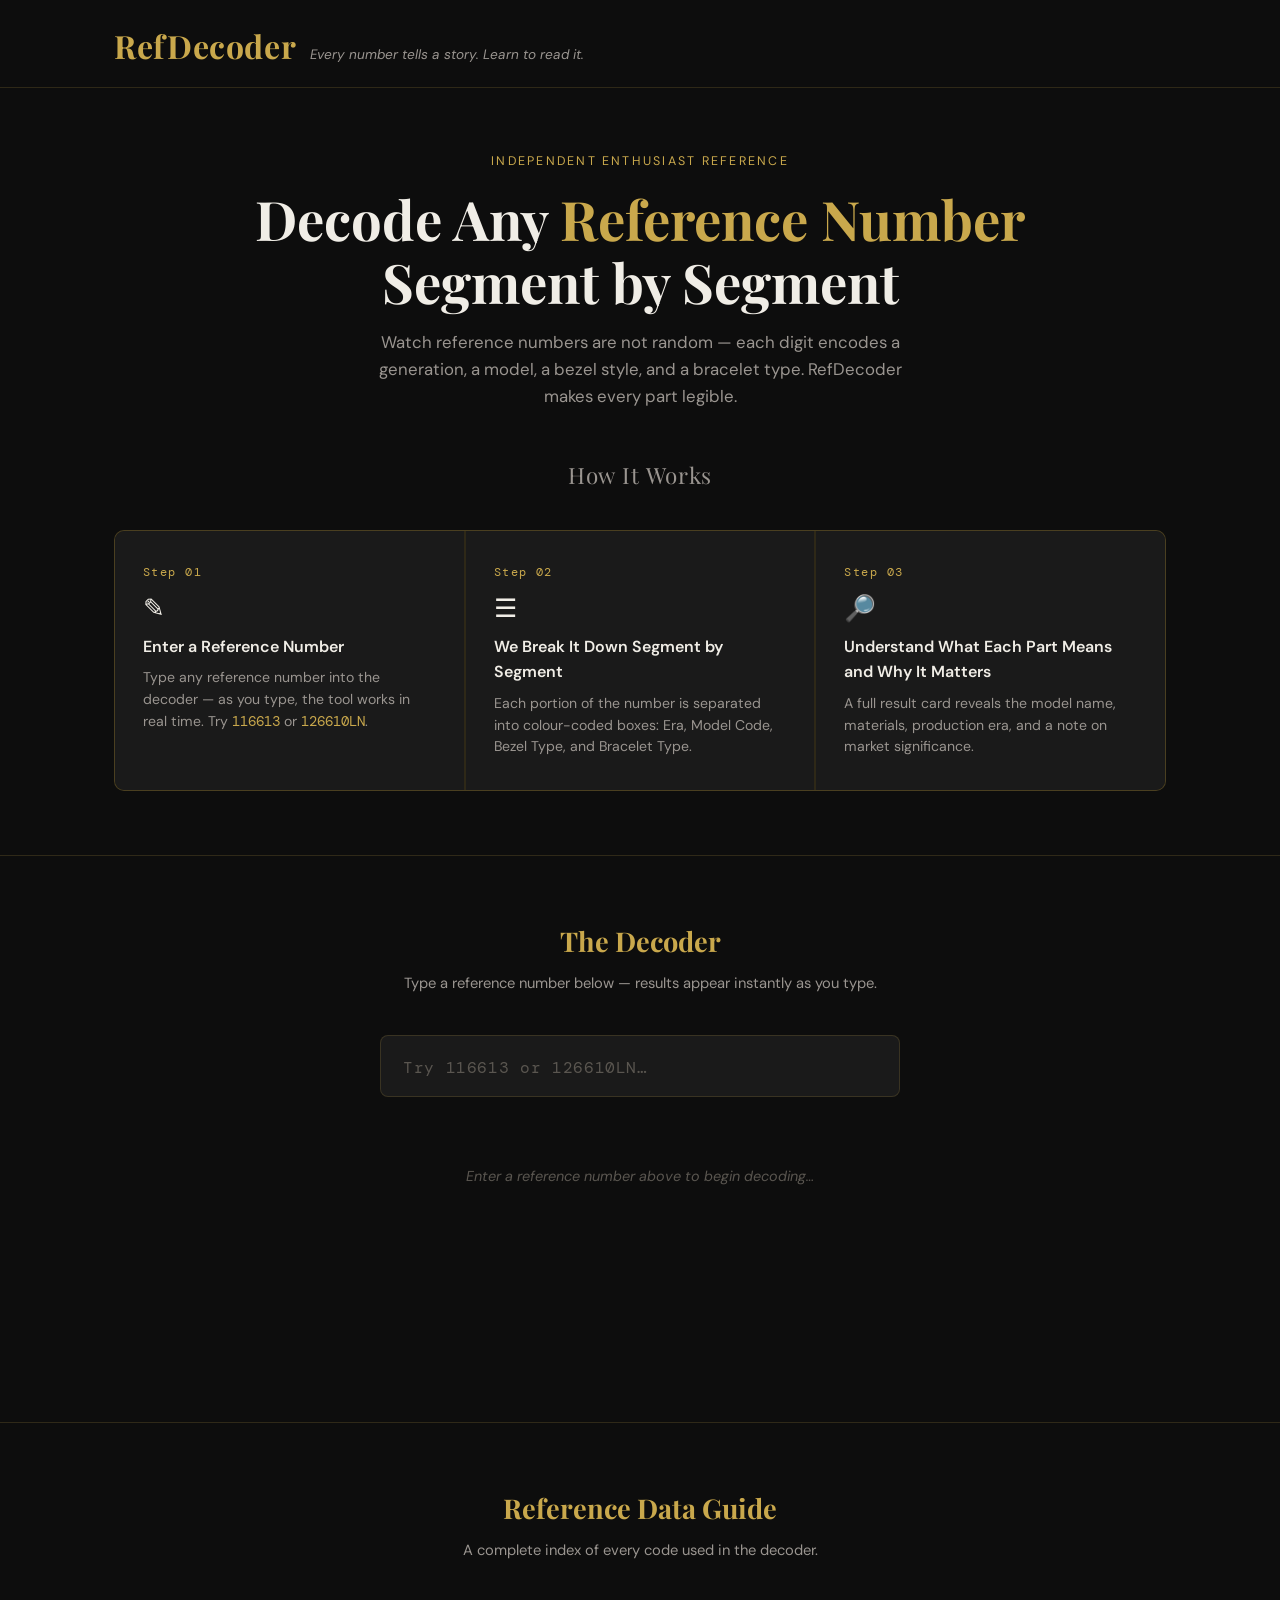
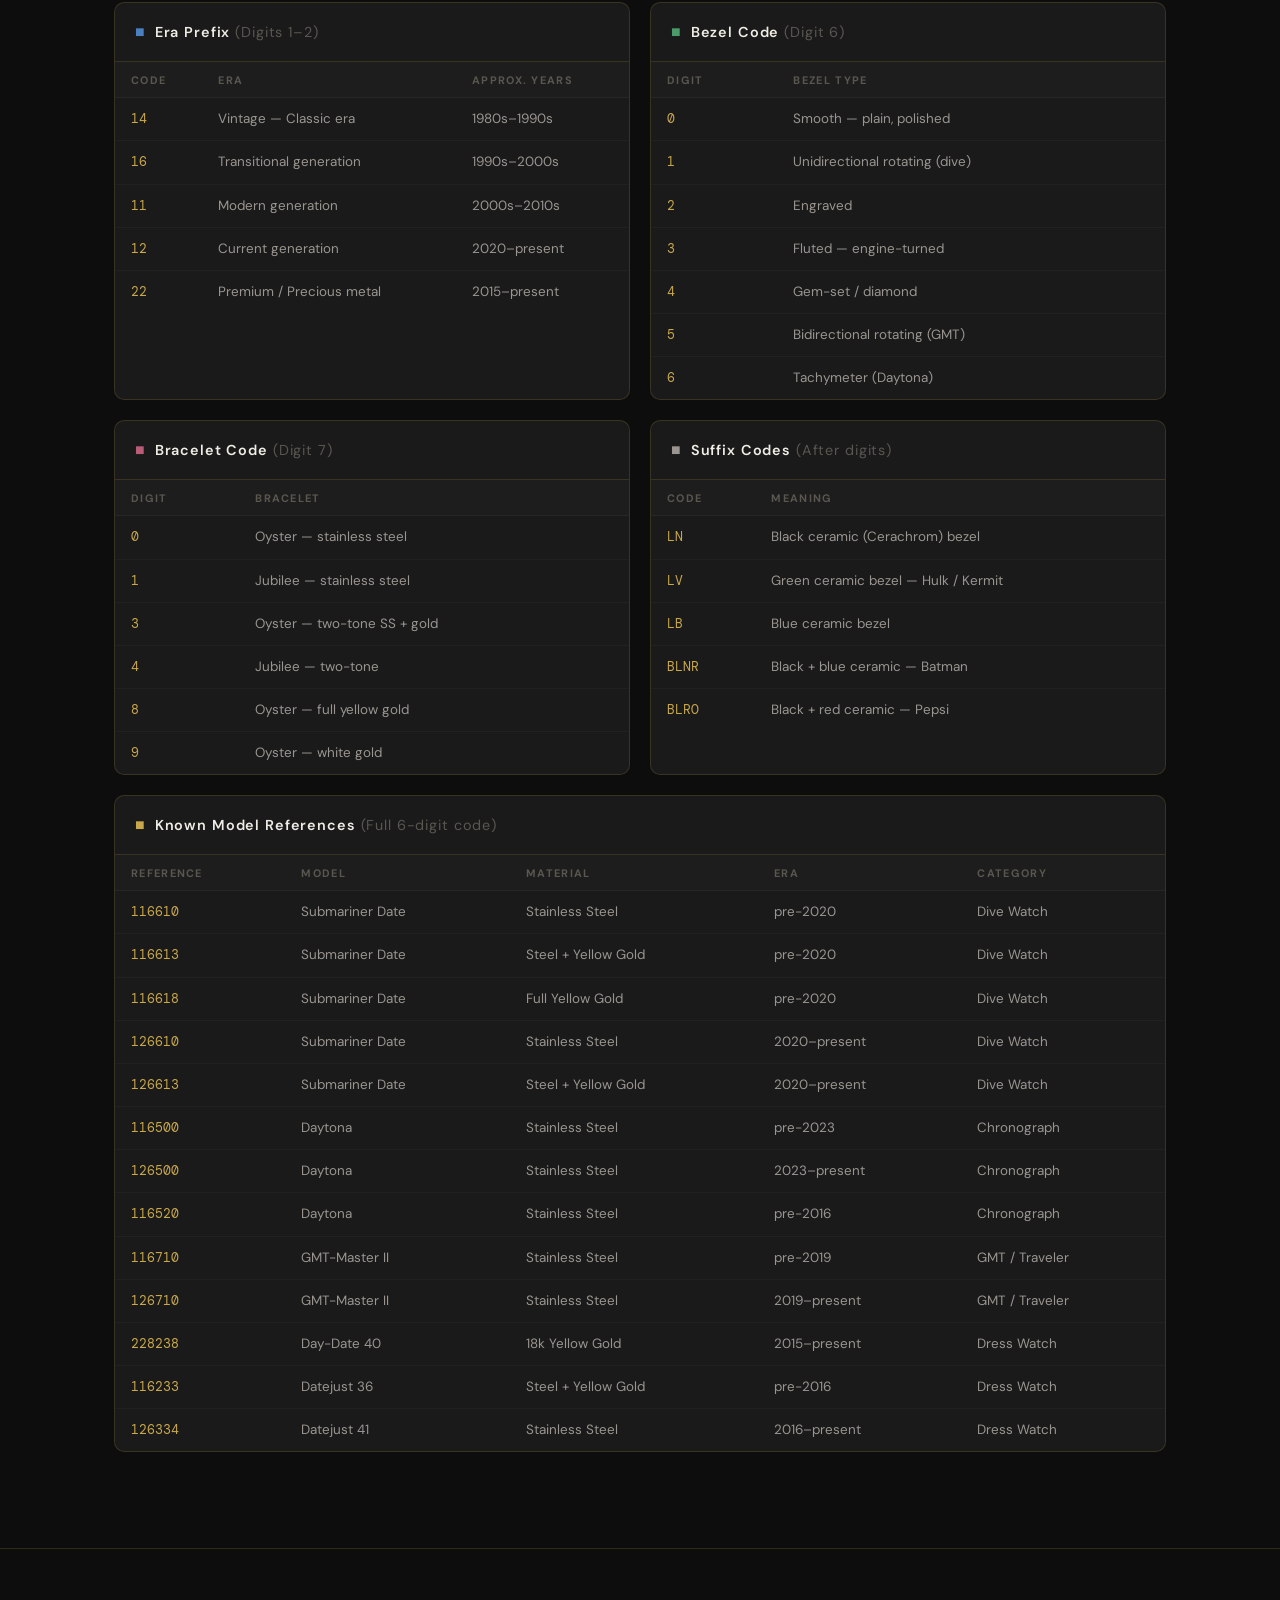
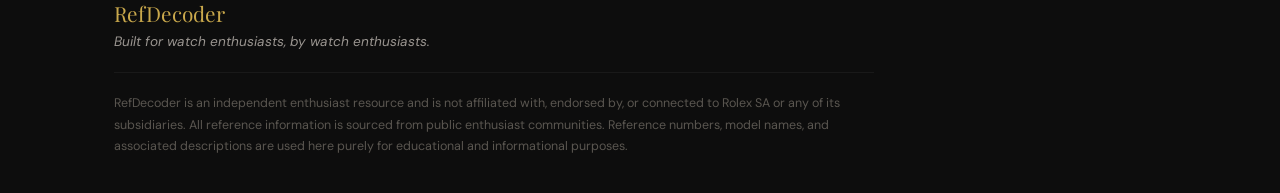
==== refdecoder/index.html @ c5a449d3 "Add RefDecoder test deployment under /refdecoder Co-Authored-By: Claude Sonnet 4.6 <noreply@anthropi" ====
<!-- TESTING VERSION — hosted at habibitakes.com/refdecoder — do not share publicly -->
<!DOCTYPE html>
<html lang="en">
<head>
  <meta charset="UTF-8" />
  <meta name="viewport" content="width=device-width, initial-scale=1.0" />
  <title>RefDecoder — Decode Rolex Reference Numbers</title>
  <meta name="description" content="An independent educational tool for watch enthusiasts to understand how Rolex reference numbers work. Enter any reference number and decode it segment by segment." />
  <meta name="robots" content="noindex, nofollow" />
  <link rel="preconnect" href="https://fonts.googleapis.com" />
  <link rel="preconnect" href="https://fonts.gstatic.com" crossorigin />
  <link href="https://fonts.googleapis.com/css2?family=Playfair+Display:wght@400;700&family=DM+Mono:wght@400;500&family=DM+Sans:wght@400;500;600&display=swap" rel="stylesheet" />
  <link rel="stylesheet" href="styles.css" />
</head>
<body>

  <!-- ── Header ──────────────────────────────────────────────────────── -->
  <header>
    <div class="container">
      <div class="header-inner">
        <span class="site-name">RefDecoder</span>
        <span class="site-tagline">Every number tells a story. Learn to read it.</span>
      </div>
    </div>
  </header>

  <main>

    <!-- ── Hero ──────────────────────────────────────────────────────── -->
    <section class="hero">
      <div class="container">
        <p class="hero-eyebrow">Independent Enthusiast Reference</p>
        <h1 class="hero-title">
          Decode Any <em>Reference Number</em><br>Segment by Segment
        </h1>
        <p class="hero-sub">
          Watch reference numbers are not random — each digit encodes a generation, a model, a bezel style, and a bracelet type. RefDecoder makes every part legible.
        </p>
      </div>
    </section>

    <!-- ── How It Works ───────────────────────────────────────────────── -->
    <section class="how-it-works">
      <div class="container">
        <h2>How It Works</h2>
        <div class="steps-strip">

          <div class="step">
            <span class="step-num">Step 01</span>
            <span class="step-icon">&#9998;</span>
            <p class="step-title">Enter a Reference Number</p>
            <p class="step-desc">Type any reference number into the decoder — as you type, the tool works in real time. Try <code style="color:var(--gold);font-family:'DM Mono',monospace;">116613</code> or <code style="color:var(--gold);font-family:'DM Mono',monospace;">126610LN</code>.</p>
          </div>

          <div class="step">
            <span class="step-num">Step 02</span>
            <span class="step-icon">&#9776;</span>
            <p class="step-title">We Break It Down Segment by Segment</p>
            <p class="step-desc">Each portion of the number is separated into colour-coded boxes: Era, Model Code, Bezel Type, and Bracelet Type.</p>
          </div>

          <div class="step">
            <span class="step-num">Step 03</span>
            <span class="step-icon">&#128270;</span>
            <p class="step-title">Understand What Each Part Means and Why It Matters</p>
            <p class="step-desc">A full result card reveals the model name, materials, production era, and a note on market significance.</p>
          </div>

        </div>
      </div>
    </section>

    <hr class="section-divider" />

    <!-- ── Decoder Tool ───────────────────────────────────────────────── -->
    <section class="decoder-section" id="decoder">
      <div class="container">
        <h2 class="section-title">The Decoder</h2>
        <p class="section-sub">Type a reference number below — results appear instantly as you type.</p>

        <!-- Input -->
        <div class="decoder-input-wrap">
          <input
            type="text"
            id="ref-input"
            class="mono"
            placeholder="Try 116613 or 126610LN&hellip;"
            maxlength="20"
            autocomplete="off"
            autocorrect="off"
            spellcheck="false"
            aria-label="Reference number input"
          />
        </div>

        <!-- Placeholder -->
        <div id="decoder-placeholder" class="decoder-placeholder">
          Enter a reference number above to begin decoding&hellip;
        </div>

        <!-- Segment Boxes -->
        <div class="segments-strip">

          <div class="seg-box hidden" id="seg-era" aria-label="Era segment">
            <span class="seg-label dot-blue">Era / Generation</span>
            <span class="seg-value mono" id="seg-era-value">—</span>
            <span class="seg-decoded" id="seg-era-decoded"></span>
          </div>

          <div class="seg-box hidden" id="seg-model" aria-label="Model code segment">
            <span class="seg-label dot-gold">Model Code</span>
            <span class="seg-value mono" id="seg-model-value">—</span>
            <span class="seg-decoded" id="seg-model-decoded"></span>
          </div>

          <div class="seg-box hidden" id="seg-bezel" aria-label="Bezel type segment">
            <span class="seg-label dot-green">Bezel Type</span>
            <span class="seg-value mono" id="seg-bezel-value">—</span>
            <span class="seg-decoded" id="seg-bezel-decoded"></span>
          </div>

          <div class="seg-box hidden" id="seg-bracelet" aria-label="Bracelet type segment">
            <span class="seg-label dot-rose">Bracelet</span>
            <span class="seg-value mono" id="seg-bracelet-value">—</span>
            <span class="seg-decoded" id="seg-bracelet-decoded"></span>
          </div>

          <div class="seg-box hidden" id="seg-suffix" aria-label="Suffix segment">
            <span class="seg-label">Suffix</span>
            <span class="seg-value mono" id="seg-suffix-value">—</span>
            <span class="seg-decoded" id="seg-suffix-decoded"></span>
          </div>

        </div>

        <!-- Result Card -->
        <div id="result-card" class="hidden" aria-live="polite"></div>

      </div>
    </section>

    <hr class="section-divider" />

    <!-- ── Reference Data Guide ───────────────────────────────────────── -->
    <section class="ref-guide" id="guide">
      <div class="container">
        <h2 class="section-title">Reference Data Guide</h2>
        <p class="section-sub">A complete index of every code used in the decoder.</p>

        <div class="ref-guide-grid">

          <!-- Era Prefixes -->
          <div class="ref-card">
            <div class="ref-card-header">
              <span class="ref-card-icon dot-blue">&#9632;</span>
              <h3>Era Prefix <span style="color:var(--text-faint);font-weight:400">(Digits 1–2)</span></h3>
            </div>
            <table class="ref-table">
              <thead>
                <tr><th>Code</th><th>Era</th><th>Approx. Years</th></tr>
              </thead>
              <tbody>
                <tr><td>14</td><td>Vintage — Classic era</td><td>1980s–1990s</td></tr>
                <tr><td>16</td><td>Transitional generation</td><td>1990s–2000s</td></tr>
                <tr><td>11</td><td>Modern generation</td><td>2000s–2010s</td></tr>
                <tr><td>12</td><td>Current generation</td><td>2020–present</td></tr>
                <tr><td>22</td><td>Premium / Precious metal</td><td>2015–present</td></tr>
              </tbody>
            </table>
          </div>

          <!-- Bezel Codes -->
          <div class="ref-card">
            <div class="ref-card-header">
              <span class="ref-card-icon dot-green">&#9632;</span>
              <h3>Bezel Code <span style="color:var(--text-faint);font-weight:400">(Digit 6)</span></h3>
            </div>
            <table class="ref-table">
              <thead>
                <tr><th>Digit</th><th>Bezel Type</th></tr>
              </thead>
              <tbody>
                <tr><td>0</td><td>Smooth — plain, polished</td></tr>
                <tr><td>1</td><td>Unidirectional rotating (dive)</td></tr>
                <tr><td>2</td><td>Engraved</td></tr>
                <tr><td>3</td><td>Fluted — engine-turned</td></tr>
                <tr><td>4</td><td>Gem-set / diamond</td></tr>
                <tr><td>5</td><td>Bidirectional rotating (GMT)</td></tr>
                <tr><td>6</td><td>Tachymeter (Daytona)</td></tr>
              </tbody>
            </table>
          </div>

          <!-- Bracelet Codes -->
          <div class="ref-card">
            <div class="ref-card-header">
              <span class="ref-card-icon dot-rose">&#9632;</span>
              <h3>Bracelet Code <span style="color:var(--text-faint);font-weight:400">(Digit 7)</span></h3>
            </div>
            <table class="ref-table">
              <thead>
                <tr><th>Digit</th><th>Bracelet</th></tr>
              </thead>
              <tbody>
                <tr><td>0</td><td>Oyster — stainless steel</td></tr>
                <tr><td>1</td><td>Jubilee — stainless steel</td></tr>
                <tr><td>3</td><td>Oyster — two-tone SS + gold</td></tr>
                <tr><td>4</td><td>Jubilee — two-tone</td></tr>
                <tr><td>8</td><td>Oyster — full yellow gold</td></tr>
                <tr><td>9</td><td>Oyster — white gold</td></tr>
              </tbody>
            </table>
          </div>

          <!-- Suffix Codes -->
          <div class="ref-card">
            <div class="ref-card-header">
              <span class="ref-card-icon" style="color:var(--text-dim)">&#9632;</span>
              <h3>Suffix Codes <span style="color:var(--text-faint);font-weight:400">(After digits)</span></h3>
            </div>
            <table class="ref-table">
              <thead>
                <tr><th>Code</th><th>Meaning</th></tr>
              </thead>
              <tbody>
                <tr><td>LN</td><td>Black ceramic (Cerachrom) bezel</td></tr>
                <tr><td>LV</td><td>Green ceramic bezel — Hulk / Kermit</td></tr>
                <tr><td>LB</td><td>Blue ceramic bezel</td></tr>
                <tr><td>BLNR</td><td>Black + blue ceramic — Batman</td></tr>
                <tr><td>BLRO</td><td>Black + red ceramic — Pepsi</td></tr>
              </tbody>
            </table>
          </div>

          <!-- Model Codes — full width -->
          <div class="ref-card full-width">
            <div class="ref-card-header">
              <span class="ref-card-icon dot-gold">&#9632;</span>
              <h3>Known Model References <span style="color:var(--text-faint);font-weight:400">(Full 6-digit code)</span></h3>
            </div>
            <table class="ref-table">
              <thead>
                <tr><th>Reference</th><th>Model</th><th>Material</th><th>Era</th><th>Category</th></tr>
              </thead>
              <tbody>
                <tr><td>116610</td><td>Submariner Date</td><td>Stainless Steel</td><td>pre-2020</td><td>Dive Watch</td></tr>
                <tr><td>116613</td><td>Submariner Date</td><td>Steel + Yellow Gold</td><td>pre-2020</td><td>Dive Watch</td></tr>
                <tr><td>116618</td><td>Submariner Date</td><td>Full Yellow Gold</td><td>pre-2020</td><td>Dive Watch</td></tr>
                <tr><td>126610</td><td>Submariner Date</td><td>Stainless Steel</td><td>2020–present</td><td>Dive Watch</td></tr>
                <tr><td>126613</td><td>Submariner Date</td><td>Steel + Yellow Gold</td><td>2020–present</td><td>Dive Watch</td></tr>
                <tr><td>116500</td><td>Daytona</td><td>Stainless Steel</td><td>pre-2023</td><td>Chronograph</td></tr>
                <tr><td>126500</td><td>Daytona</td><td>Stainless Steel</td><td>2023–present</td><td>Chronograph</td></tr>
                <tr><td>116520</td><td>Daytona</td><td>Stainless Steel</td><td>pre-2016</td><td>Chronograph</td></tr>
                <tr><td>116710</td><td>GMT-Master II</td><td>Stainless Steel</td><td>pre-2019</td><td>GMT / Traveler</td></tr>
                <tr><td>126710</td><td>GMT-Master II</td><td>Stainless Steel</td><td>2019–present</td><td>GMT / Traveler</td></tr>
                <tr><td>228238</td><td>Day-Date 40</td><td>18k Yellow Gold</td><td>2015–present</td><td>Dress Watch</td></tr>
                <tr><td>116233</td><td>Datejust 36</td><td>Steel + Yellow Gold</td><td>pre-2016</td><td>Dress Watch</td></tr>
                <tr><td>126334</td><td>Datejust 41</td><td>Stainless Steel</td><td>2016–present</td><td>Dress Watch</td></tr>
              </tbody>
            </table>
          </div>

        </div>
      </div>
    </section>

  </main>

  <!-- ── Footer ──────────────────────────────────────────────────────────── -->
  <footer>
    <div class="container">
      <div class="footer-inner">
        <div>
          <div class="footer-brand">RefDecoder</div>
          <div class="footer-tagline">Built for watch enthusiasts, by watch enthusiasts.</div>
        </div>
        <p class="footer-disclaimer">
          RefDecoder is an independent enthusiast resource and is not affiliated with, endorsed by, or connected to Rolex SA or any of its subsidiaries. All reference information is sourced from public enthusiast communities. Reference numbers, model names, and associated descriptions are used here purely for educational and informational purposes.
        </p>
      </div>
    </div>
  </footer>

  <script src="data/references.js"></script>
  <script src="decoder.js"></script>
</body>
</html>
---- refdecoder/styles.css ----
/* ── Reset & Base ──────────────────────────────────────────────────────── */
*, *::before, *::after { box-sizing: border-box; margin: 0; padding: 0; }

:root {
  --bg:        #0D0D0D;
  --surface:   #1A1A1A;
  --surface2:  #222222;
  --gold:      #C9A84C;
  --gold-dim:  #8a6f2e;
  --gold-glow: rgba(201,168,76,0.18);
  --text:      #F0EDE6;
  --text-dim:  #9a9590;
  --text-faint:#5a5650;
  --blue:      #4a7fc1;
  --green:     #4a9c6a;
  --rose:      #b85c78;
  --border:    rgba(201,168,76,0.18);
  --radius:    10px;
}

html { font-size: 16px; scroll-behavior: smooth; }

body {
  background: var(--bg);
  color: var(--text);
  font-family: "DM Sans", sans-serif;
  line-height: 1.6;
  min-height: 100vh;
}

/* ── Typography ────────────────────────────────────────────────────────── */
h1, h2, h3 { font-family: "Playfair Display", serif; }

.mono { font-family: "DM Mono", monospace; }

/* ── Utility ────────────────────────────────────────────────────────────── */
.hidden { display: none !important; }

.container {
  max-width: 1100px;
  margin: 0 auto;
  padding: 0 24px;
}

/* ── Header / Hero ──────────────────────────────────────────────────────── */
header {
  border-bottom: 1px solid var(--border);
  padding: 20px 0 16px;
  animation: fadeIn 800ms ease both;
}

.header-inner {
  display: flex;
  align-items: baseline;
  gap: 14px;
}

.site-name {
  font-family: "Playfair Display", serif;
  font-size: 2rem;
  font-weight: 700;
  color: var(--gold);
  letter-spacing: 0.02em;
}

.site-tagline {
  font-size: 0.85rem;
  color: var(--text-dim);
  font-style: italic;
}

/* ── Hero Strip ─────────────────────────────────────────────────────────── */
.hero {
  padding: 64px 0 48px;
  text-align: center;
  animation: fadeIn 800ms ease 100ms both;
}

.hero-eyebrow {
  font-size: 0.78rem;
  letter-spacing: 0.18em;
  text-transform: uppercase;
  color: var(--gold);
  margin-bottom: 16px;
}

.hero-title {
  font-size: clamp(2rem, 5vw, 3.4rem);
  font-weight: 700;
  line-height: 1.15;
  margin-bottom: 16px;
  color: var(--text);
}

.hero-title em {
  font-style: normal;
  color: var(--gold);
}

.hero-sub {
  font-size: 1.05rem;
  color: var(--text-dim);
  max-width: 540px;
  margin: 0 auto;
}

/* ── How It Works ───────────────────────────────────────────────────────── */
.how-it-works {
  padding: 0 0 64px;
  animation: fadeIn 800ms ease 200ms both;
}

.how-it-works h2 {
  text-align: center;
  font-size: 1.4rem;
  color: var(--text-dim);
  margin-bottom: 36px;
  font-weight: 400;
  letter-spacing: 0.04em;
}

.steps-strip {
  display: grid;
  grid-template-columns: repeat(3, 1fr);
  gap: 2px;
  background: var(--border);
  border: 1px solid var(--border);
  border-radius: var(--radius);
  overflow: hidden;
}

.step {
  background: var(--surface);
  padding: 32px 28px;
  position: relative;
}

.step-num {
  font-family: "DM Mono", monospace;
  font-size: 0.75rem;
  color: var(--gold);
  letter-spacing: 0.12em;
  margin-bottom: 14px;
  display: block;
}

.step-icon {
  font-size: 1.6rem;
  margin-bottom: 12px;
  display: block;
  line-height: 1;
}

.step-title {
  font-size: 1rem;
  font-weight: 600;
  color: var(--text);
  margin-bottom: 8px;
}

.step-desc {
  font-size: 0.88rem;
  color: var(--text-dim);
  line-height: 1.55;
}

/* ── Decoder Tool ───────────────────────────────────────────────────────── */
.decoder-section {
  padding: 64px 0;
  animation: fadeIn 800ms ease 300ms both;
}

.section-title {
  font-size: 1.7rem;
  color: var(--gold);
  margin-bottom: 8px;
  text-align: center;
}

.section-sub {
  text-align: center;
  color: var(--text-dim);
  font-size: 0.92rem;
  margin-bottom: 40px;
}

/* Input */
.decoder-input-wrap {
  display: flex;
  justify-content: center;
  margin-bottom: 40px;
}

#ref-input {
  width: 100%;
  max-width: 520px;
  background: var(--surface);
  border: 1.5px solid var(--border);
  border-radius: 8px;
  color: var(--text);
  font-family: "DM Mono", monospace;
  font-size: 1.35rem;
  padding: 16px 22px;
  outline: none;
  letter-spacing: 0.08em;
  transition: border-color 250ms, box-shadow 250ms;
}

#ref-input::placeholder {
  color: var(--text-faint);
  font-size: 1rem;
  letter-spacing: 0.04em;
}

#ref-input:focus {
  border-color: var(--gold);
  box-shadow: 0 0 0 3px var(--gold-glow);
}

/* Placeholder state */
.decoder-placeholder {
  text-align: center;
  padding: 28px;
  color: var(--text-faint);
  font-size: 0.9rem;
  font-style: italic;
}

/* Segment strip */
.segments-strip {
  display: flex;
  gap: 10px;
  justify-content: center;
  flex-wrap: wrap;
  margin-bottom: 32px;
  min-height: 110px;
  align-items: center;
}

.seg-box {
  display: flex;
  flex-direction: column;
  align-items: center;
  background: var(--surface);
  border: 1.5px solid var(--border);
  border-radius: 8px;
  padding: 14px 18px;
  min-width: 120px;
  max-width: 200px;
  transition: border-color 250ms, box-shadow 250ms;
  cursor: default;
}

.seg-box:hover {
  border-color: var(--gold);
  box-shadow: 0 0 14px var(--gold-glow);
}

.seg-box.seg-unknown {
  border-color: rgba(255,255,255,0.1);
  opacity: 0.7;
}

.seg-label {
  font-size: 0.68rem;
  letter-spacing: 0.12em;
  text-transform: uppercase;
  color: var(--text-faint);
  margin-bottom: 8px;
}

.seg-value {
  font-family: "DM Mono", monospace;
  font-size: 1.5rem;
  font-weight: 700;
  margin-bottom: 6px;
  letter-spacing: 0.06em;
}

.seg-decoded {
  font-size: 0.78rem;
  color: var(--text-dim);
  text-align: center;
  line-height: 1.4;
}

/* Segment color accents */
#seg-era    .seg-value { color: var(--blue); }
#seg-model  .seg-value { color: var(--gold); }
#seg-bezel  .seg-value { color: var(--green); }
#seg-bracelet .seg-value { color: var(--rose); }
#seg-suffix .seg-value { color: var(--text); font-size: 1.1rem; }

#seg-era    { border-top: 2px solid var(--blue); }
#seg-model  { border-top: 2px solid var(--gold); }
#seg-bezel  { border-top: 2px solid var(--green); }
#seg-bracelet { border-top: 2px solid var(--rose); }
#seg-suffix { border-top: 2px solid var(--text-dim); }

/* Result Card */
#result-card {
  background: var(--surface);
  border: 1px solid var(--border);
  border-radius: var(--radius);
  padding: 0;
  overflow: hidden;
  max-width: 760px;
  margin: 0 auto;
}

.card-partial-notice {
  background: rgba(201,168,76,0.08);
  border-bottom: 1px solid var(--border);
  padding: 14px 28px;
  font-size: 0.85rem;
  color: var(--gold);
}

.card-header {
  padding: 28px 28px 20px;
  border-bottom: 1px solid var(--border);
}

.card-ref {
  font-family: "DM Mono", monospace;
  font-size: 0.8rem;
  color: var(--text-faint);
  letter-spacing: 0.12em;
  display: block;
  margin-bottom: 6px;
}

.card-model-name {
  font-size: 1.6rem;
  color: var(--text);
  font-weight: 700;
  margin-bottom: 6px;
}

.card-category {
  display: inline-block;
  font-size: 0.72rem;
  letter-spacing: 0.14em;
  text-transform: uppercase;
  color: var(--gold);
  background: rgba(201,168,76,0.1);
  border: 1px solid rgba(201,168,76,0.25);
  border-radius: 4px;
  padding: 2px 9px;
}

.card-grid {
  padding: 8px 28px;
}

.card-row {
  display: grid;
  grid-template-columns: 180px 1fr;
  gap: 12px;
  padding: 14px 0;
  border-bottom: 1px solid rgba(255,255,255,0.04);
  align-items: start;
}

.card-row:last-child { border-bottom: none; }

.card-row-label {
  font-size: 0.78rem;
  letter-spacing: 0.1em;
  text-transform: uppercase;
  color: var(--text-faint);
  padding-top: 2px;
}

.card-row-value {
  font-size: 0.93rem;
  color: var(--text);
  line-height: 1.5;
}

.card-sub {
  font-size: 0.82rem;
  color: var(--text-dim);
  display: block;
  margin-top: 3px;
}

.unknown-inline {
  color: var(--text-faint);
  font-style: italic;
  font-size: 0.85rem;
}

.ceramic-dot {
  display: inline-block;
  width: 10px;
  height: 10px;
  border-radius: 50%;
  margin-right: 8px;
  vertical-align: middle;
  border: 1px solid rgba(255,255,255,0.15);
}

.card-significance {
  margin: 0 28px 28px;
  background: rgba(201,168,76,0.06);
  border: 1px solid rgba(201,168,76,0.15);
  border-radius: 7px;
  padding: 18px 20px;
}

.sig-label {
  font-size: 0.7rem;
  letter-spacing: 0.15em;
  text-transform: uppercase;
  color: var(--gold);
  display: block;
  margin-bottom: 8px;
}

.card-significance p {
  font-size: 0.9rem;
  color: var(--text-dim);
  line-height: 1.6;
}

/* ── Reference Data Guide ───────────────────────────────────────────────── */
.ref-guide {
  padding: 64px 0;
  animation: fadeIn 800ms ease 400ms both;
}

.ref-guide-grid {
  display: grid;
  grid-template-columns: repeat(2, 1fr);
  gap: 20px;
  margin-top: 40px;
}

.ref-card {
  background: var(--surface);
  border: 1px solid var(--border);
  border-radius: var(--radius);
  overflow: hidden;
}

.ref-card-header {
  padding: 16px 20px;
  border-bottom: 1px solid var(--border);
  display: flex;
  align-items: center;
  gap: 10px;
}

.ref-card-header h3 {
  font-size: 0.9rem;
  font-family: "DM Sans", sans-serif;
  font-weight: 600;
  letter-spacing: 0.06em;
  color: var(--text);
}

.ref-card-icon {
  font-size: 1rem;
}

.ref-table {
  width: 100%;
  border-collapse: collapse;
}

.ref-table th {
  font-size: 0.68rem;
  letter-spacing: 0.12em;
  text-transform: uppercase;
  color: var(--text-faint);
  padding: 10px 16px 8px;
  text-align: left;
  border-bottom: 1px solid rgba(255,255,255,0.04);
  background: rgba(255,255,255,0.01);
}

.ref-table td {
  padding: 11px 16px;
  font-size: 0.84rem;
  color: var(--text-dim);
  border-bottom: 1px solid rgba(255,255,255,0.03);
  vertical-align: top;
  line-height: 1.5;
}

.ref-table tr:last-child td { border-bottom: none; }

.ref-table tr:hover td { background: rgba(255,255,255,0.02); }

.ref-table td:first-child {
  font-family: "DM Mono", monospace;
  font-size: 0.82rem;
  color: var(--gold);
  white-space: nowrap;
}

/* Wide model table spans full width */
.ref-card.full-width {
  grid-column: 1 / -1;
}

/* Color accent dots next to code type */
.dot-blue  { color: var(--blue); }
.dot-gold  { color: var(--gold); }
.dot-green { color: var(--green); }
.dot-rose  { color: var(--rose); }

/* ── Divider ─────────────────────────────────────────────────────────────── */
.section-divider {
  border: none;
  border-top: 1px solid var(--border);
  margin: 0;
}

/* ── Footer ──────────────────────────────────────────────────────────────── */
footer {
  border-top: 1px solid var(--border);
  padding: 48px 0 36px;
  margin-top: 32px;
}

.footer-inner {
  display: flex;
  flex-direction: column;
  gap: 20px;
}

.footer-brand {
  font-family: "Playfair Display", serif;
  font-size: 1.3rem;
  color: var(--gold);
}

.footer-tagline {
  font-size: 0.85rem;
  color: var(--text-dim);
  font-style: italic;
}

.footer-disclaimer {
  font-size: 0.78rem;
  color: var(--text-faint);
  line-height: 1.7;
  max-width: 760px;
  border-top: 1px solid rgba(255,255,255,0.05);
  padding-top: 20px;
}

/* ── Animations ──────────────────────────────────────────────────────────── */
@keyframes fadeIn {
  from { opacity: 0; transform: translateY(10px); }
  to   { opacity: 1; transform: translateY(0); }
}

/* ── Responsive ──────────────────────────────────────────────────────────── */
@media (max-width: 768px) {
  .steps-strip {
    grid-template-columns: 1fr;
    gap: 1px;
  }

  .ref-guide-grid {
    grid-template-columns: 1fr;
  }

  .segments-strip {
    gap: 8px;
  }

  .seg-box {
    min-width: 90px;
    padding: 10px 12px;
  }

  .seg-value {
    font-size: 1.2rem;
  }

  .card-row {
    grid-template-columns: 1fr;
    gap: 4px;
  }

  .card-row-label {
    font-size: 0.72rem;
  }

  .header-inner {
    flex-direction: column;
    gap: 4px;
  }
}

@media (max-width: 480px) {
  #ref-input {
    font-size: 1.1rem;
  }

  .site-name {
    font-size: 1.6rem;
  }
}
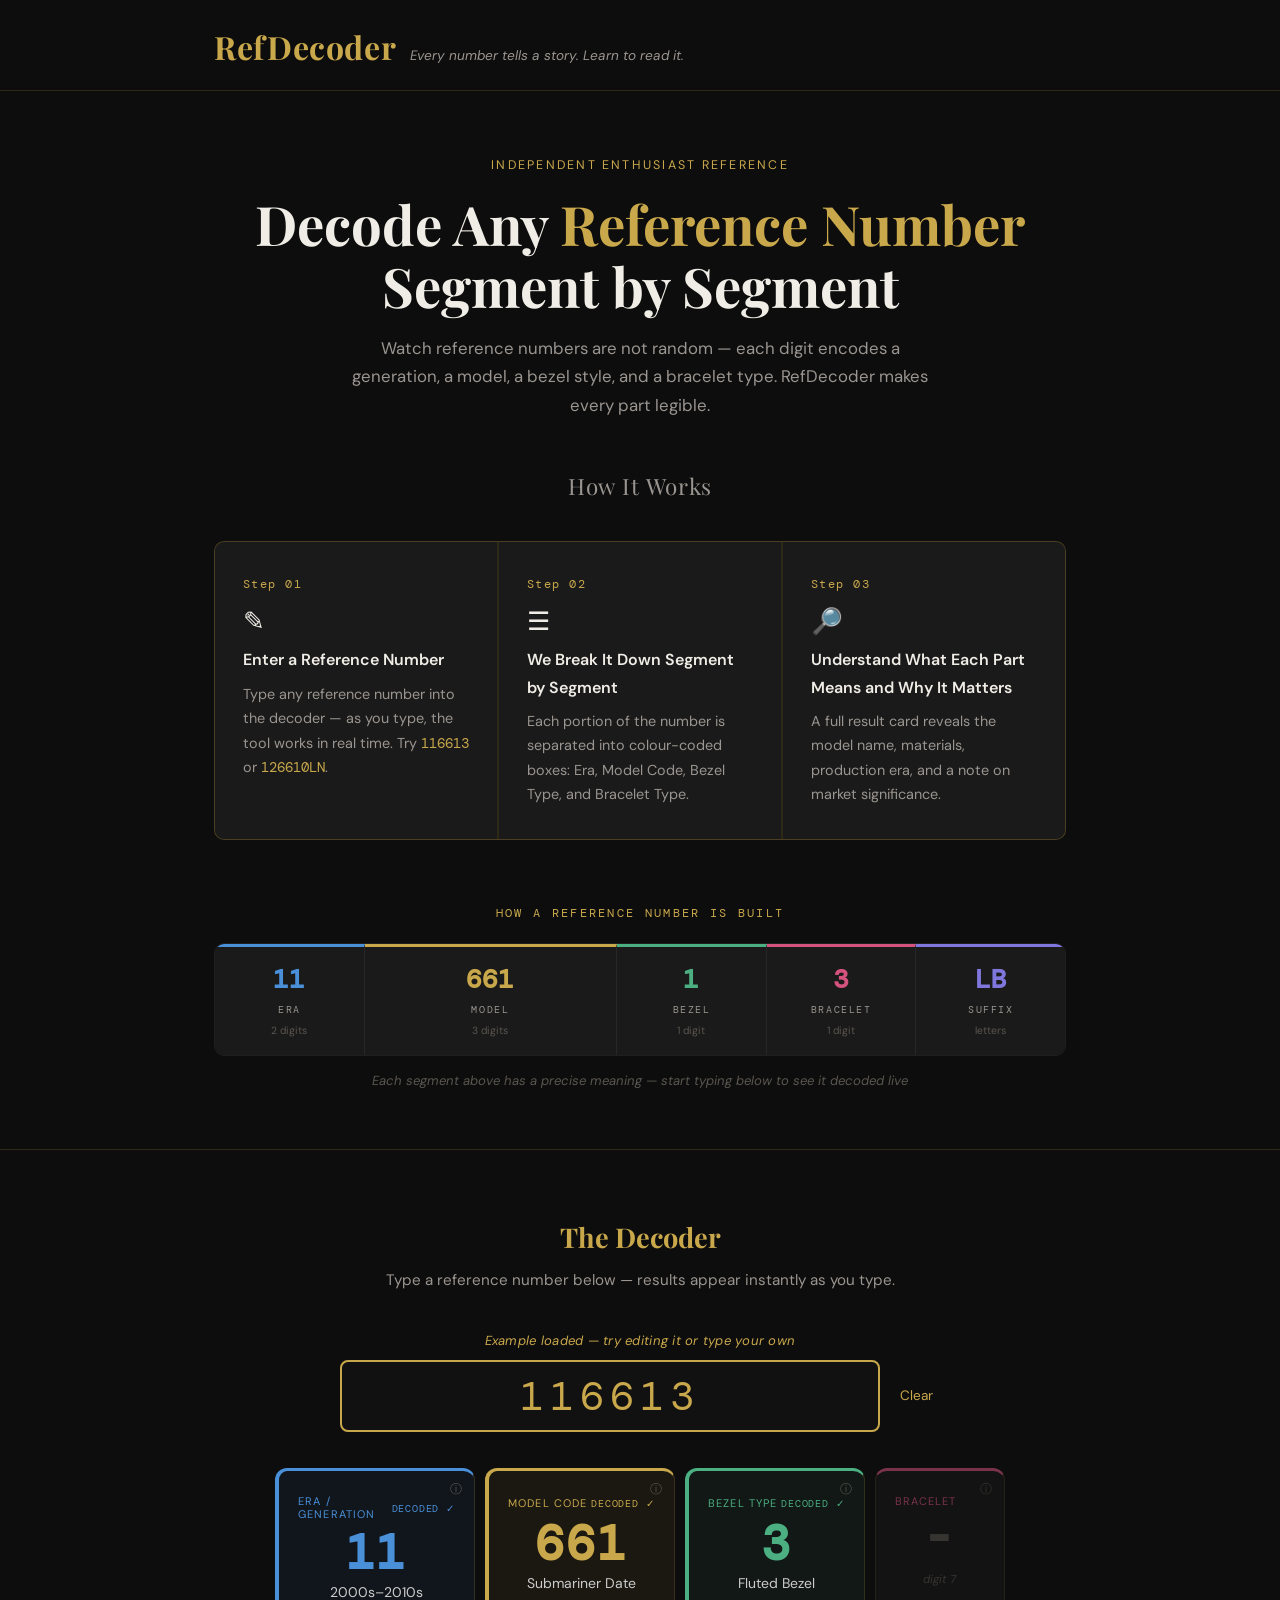
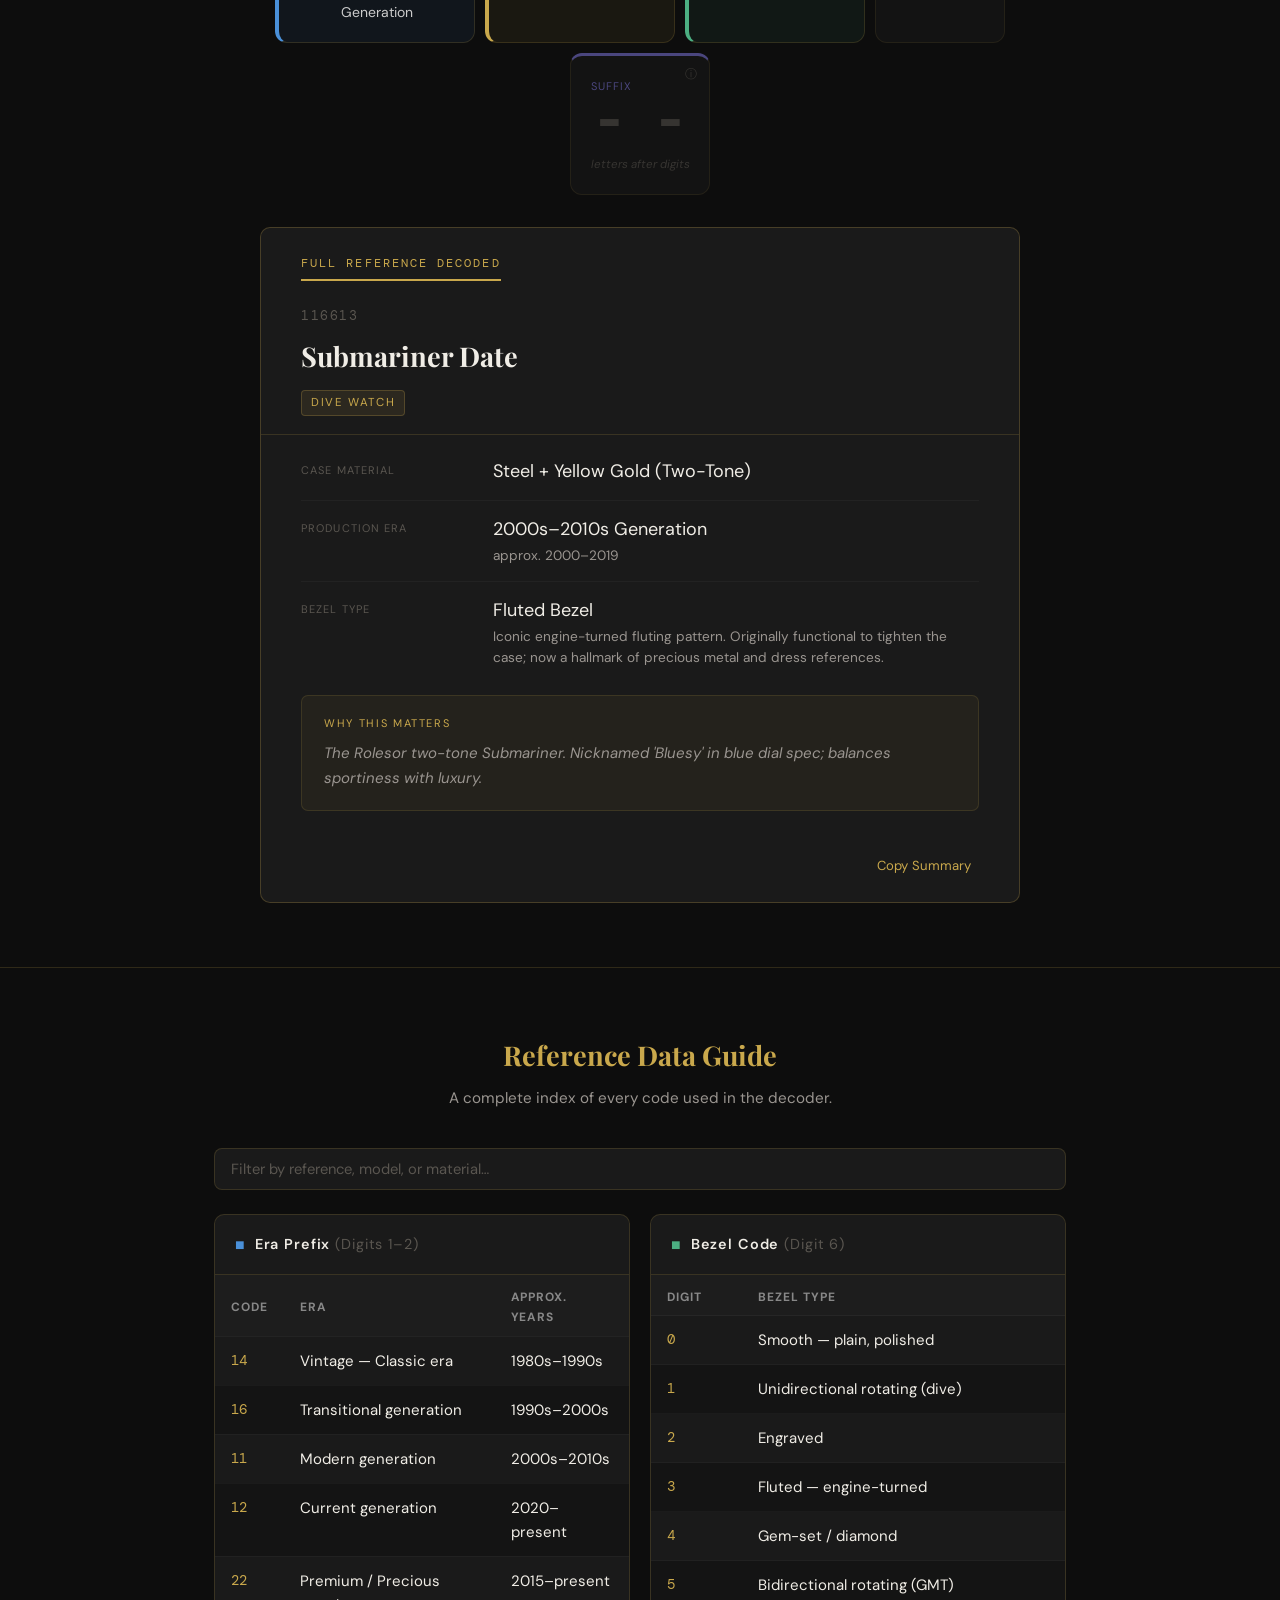
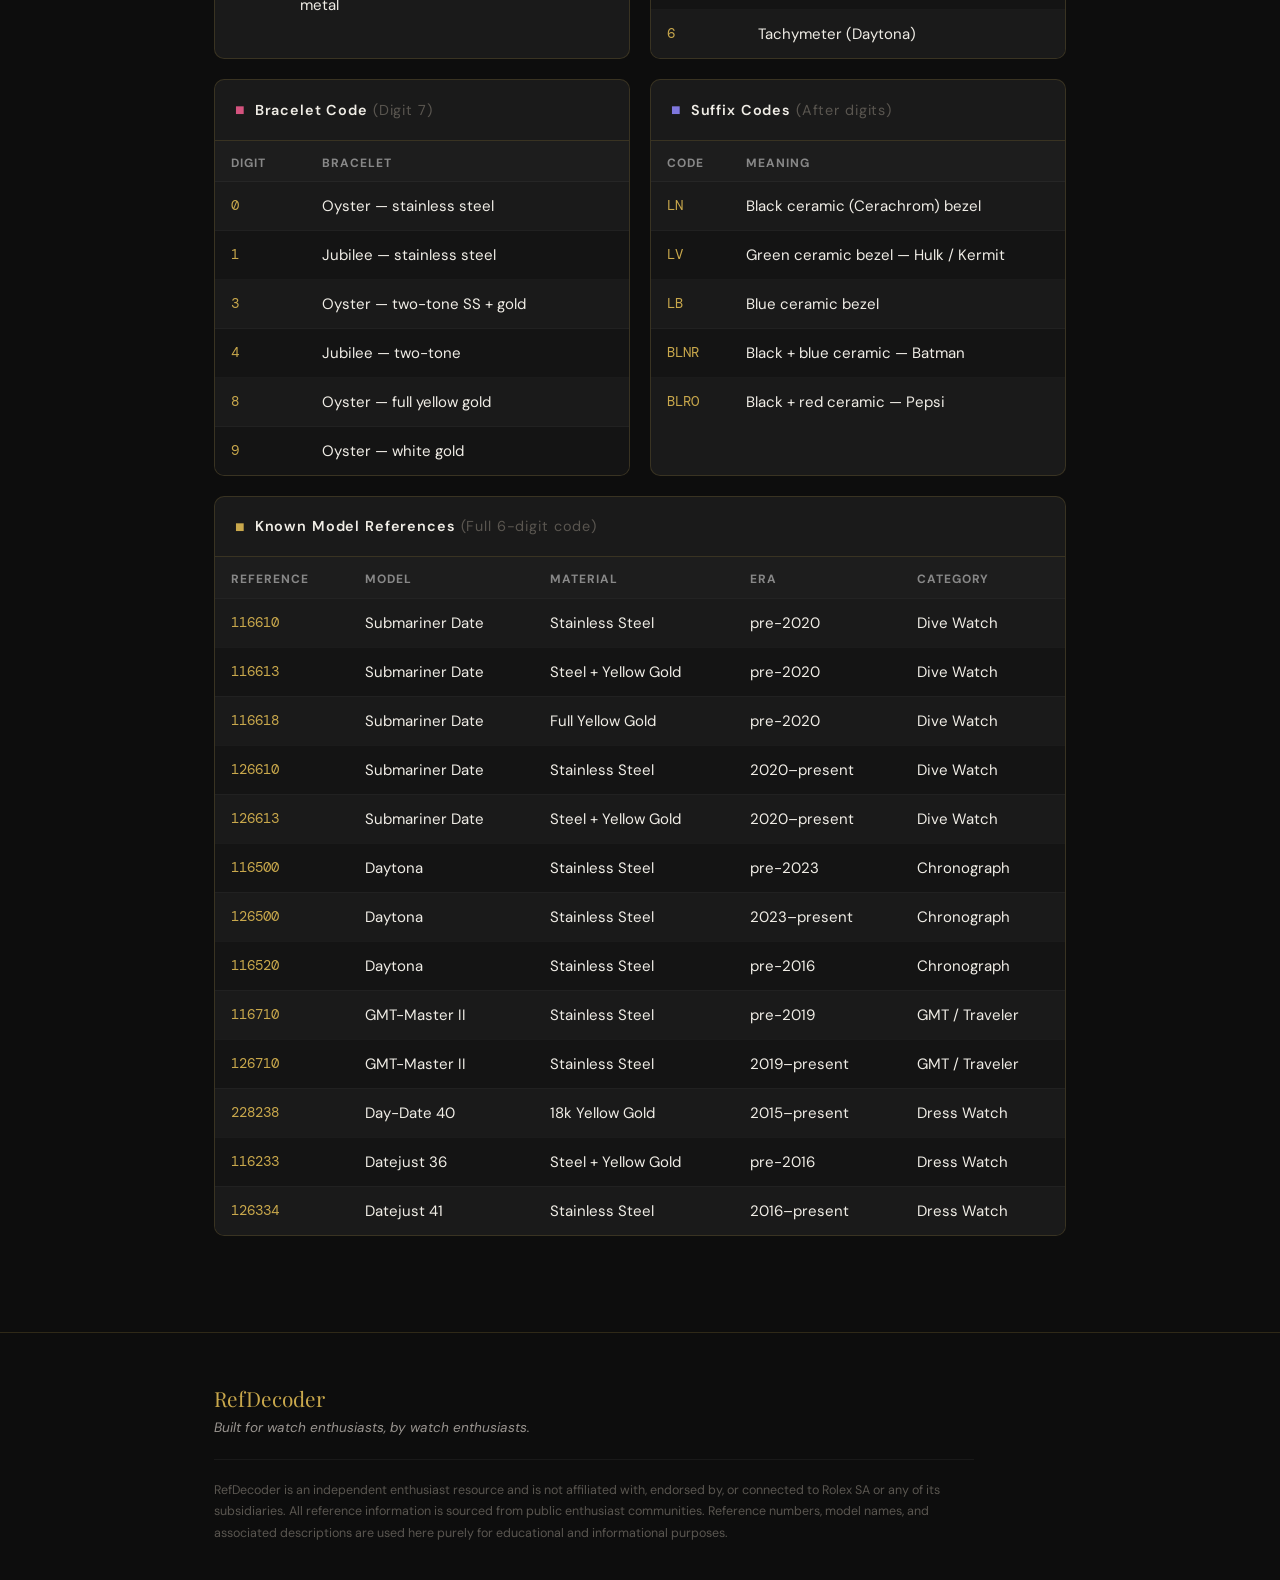
==== commit 01de6f73: "Improve readability, educational highlighting, and UX - Visual anatomy diagram showing how a referen" ====
--- a/refdecoder/index.html
+++ b/refdecoder/index.html
@@ -5,8 +5,8 @@
   <meta charset="UTF-8" />
   <meta name="viewport" content="width=device-width, initial-scale=1.0" />
   <title>RefDecoder — Decode Rolex Reference Numbers</title>
+  <meta name="robots" content="noindex, nofollow" />
   <meta name="description" content="An independent educational tool for watch enthusiasts to understand how Rolex reference numbers work. Enter any reference number and decode it segment by segment." />
-  <meta name="robots" content="noindex, nofollow" />
   <link rel="preconnect" href="https://fonts.googleapis.com" />
   <link rel="preconnect" href="https://fonts.gstatic.com" crossorigin />
   <link href="https://fonts.googleapis.com/css2?family=Playfair+Display:wght@400;700&family=DM+Mono:wght@400;500&family=DM+Sans:wght@400;500;600&display=swap" rel="stylesheet" />
@@ -39,7 +39,7 @@
       </div>
     </section>
 
-    <!-- ── How It Works ───────────────────────────────────────────────── -->
+    <!-- ── How It Works ─────────────────────────────────────────────── -->
     <section class="how-it-works">
       <div class="container">
         <h2>How It Works</h2>
@@ -70,15 +70,61 @@
       </div>
     </section>
 
+    <!-- ── Reference Number Anatomy Diagram ─────────────────────────── -->
+    <section class="diagram-section">
+      <div class="container">
+        <p class="diagram-title">How a Reference Number is Built</p>
+        <div class="diagram-anatomy">
+
+          <div class="da-seg da-era">
+            <div class="da-digit">11</div>
+            <div class="da-name">ERA</div>
+            <div class="da-note">2 digits</div>
+          </div>
+
+          <div class="da-seg da-model">
+            <div class="da-digit">661</div>
+            <div class="da-name">MODEL</div>
+            <div class="da-note">3 digits</div>
+          </div>
+
+          <div class="da-seg da-bezel">
+            <div class="da-digit">1</div>
+            <div class="da-name">BEZEL</div>
+            <div class="da-note">1 digit</div>
+          </div>
+
+          <div class="da-seg da-bracelet">
+            <div class="da-digit">3</div>
+            <div class="da-name">BRACELET</div>
+            <div class="da-note">1 digit</div>
+          </div>
+
+          <div class="da-seg da-suffix">
+            <div class="da-digit">LB</div>
+            <div class="da-name">SUFFIX</div>
+            <div class="da-note">letters</div>
+          </div>
+
+        </div>
+        <p class="diagram-note">Each segment above has a precise meaning — start typing below to see it decoded live</p>
+      </div>
+    </section>
+
     <hr class="section-divider" />
 
-    <!-- ── Decoder Tool ───────────────────────────────────────────────── -->
+    <!-- ── Decoder Tool ──────────────────────────────────────────────── -->
     <section class="decoder-section" id="decoder">
       <div class="container">
         <h2 class="section-title">The Decoder</h2>
         <p class="section-sub">Type a reference number below — results appear instantly as you type.</p>
 
-        <!-- Input -->
+        <!-- Example label -->
+        <p id="example-label" class="example-label" style="display:none">
+          Example loaded — try editing it or type your own
+        </p>
+
+        <!-- Input + Clear -->
         <div class="decoder-input-wrap">
           <input
             type="text"
@@ -91,43 +137,74 @@
             spellcheck="false"
             aria-label="Reference number input"
           />
-        </div>
-
-        <!-- Placeholder -->
-        <div id="decoder-placeholder" class="decoder-placeholder">
-          Enter a reference number above to begin decoding&hellip;
-        </div>
-
-        <!-- Segment Boxes -->
+          <button id="clear-btn" class="clear-btn" aria-label="Clear input" style="display:none">Clear</button>
+        </div>
+
+        <!-- Segment Boxes — all visible in waiting state -->
         <div class="segments-strip">
 
-          <div class="seg-box hidden" id="seg-era" aria-label="Era segment">
-            <span class="seg-label dot-blue">Era / Generation</span>
-            <span class="seg-value mono" id="seg-era-value">—</span>
+          <div class="seg-box" id="seg-era" data-state="waiting" aria-label="Era segment">
+            <div class="seg-box-header">
+              <span class="seg-label dot-blue">Era / Generation</span>
+              <span class="seg-decoded-tag">DECODED ✓</span>
+            </div>
+            <button class="seg-info-btn" type="button" aria-expanded="false" aria-label="About Era segment">
+              ⓘ<span class="seg-tooltip">The first two digits indicate which generation of the watch this is</span>
+            </button>
+            <span class="seg-value mono" id="seg-era-value">- -</span>
+            <span class="seg-hint">first 2 digits</span>
             <span class="seg-decoded" id="seg-era-decoded"></span>
           </div>
 
-          <div class="seg-box hidden" id="seg-model" aria-label="Model code segment">
-            <span class="seg-label dot-gold">Model Code</span>
-            <span class="seg-value mono" id="seg-model-value">—</span>
+          <div class="seg-box" id="seg-model" data-state="waiting" aria-label="Model code segment">
+            <div class="seg-box-header">
+              <span class="seg-label dot-gold">Model Code</span>
+              <span class="seg-decoded-tag">DECODED ✓</span>
+            </div>
+            <button class="seg-info-btn" type="button" aria-expanded="false" aria-label="About Model segment">
+              ⓘ<span class="seg-tooltip">These three digits identify the watch family and style</span>
+            </button>
+            <span class="seg-value mono" id="seg-model-value">- - -</span>
+            <span class="seg-hint">digits 3–5</span>
             <span class="seg-decoded" id="seg-model-decoded"></span>
           </div>
 
-          <div class="seg-box hidden" id="seg-bezel" aria-label="Bezel type segment">
-            <span class="seg-label dot-green">Bezel Type</span>
-            <span class="seg-value mono" id="seg-bezel-value">—</span>
+          <div class="seg-box" id="seg-bezel" data-state="waiting" aria-label="Bezel type segment">
+            <div class="seg-box-header">
+              <span class="seg-label dot-green">Bezel Type</span>
+              <span class="seg-decoded-tag">DECODED ✓</span>
+            </div>
+            <button class="seg-info-btn" type="button" aria-expanded="false" aria-label="About Bezel segment">
+              ⓘ<span class="seg-tooltip">This digit tells you what type of bezel surrounds the dial</span>
+            </button>
+            <span class="seg-value mono" id="seg-bezel-value">-</span>
+            <span class="seg-hint">digit 6</span>
             <span class="seg-decoded" id="seg-bezel-decoded"></span>
           </div>
 
-          <div class="seg-box hidden" id="seg-bracelet" aria-label="Bracelet type segment">
-            <span class="seg-label dot-rose">Bracelet</span>
-            <span class="seg-value mono" id="seg-bracelet-value">—</span>
+          <div class="seg-box" id="seg-bracelet" data-state="waiting" aria-label="Bracelet segment">
+            <div class="seg-box-header">
+              <span class="seg-label dot-rose">Bracelet</span>
+              <span class="seg-decoded-tag">DECODED ✓</span>
+            </div>
+            <button class="seg-info-btn" type="button" aria-expanded="false" aria-label="About Bracelet segment">
+              ⓘ<span class="seg-tooltip">This digit identifies the bracelet or strap material and style</span>
+            </button>
+            <span class="seg-value mono" id="seg-bracelet-value">-</span>
+            <span class="seg-hint">digit 7</span>
             <span class="seg-decoded" id="seg-bracelet-decoded"></span>
           </div>
 
-          <div class="seg-box hidden" id="seg-suffix" aria-label="Suffix segment">
-            <span class="seg-label">Suffix</span>
-            <span class="seg-value mono" id="seg-suffix-value">—</span>
+          <div class="seg-box" id="seg-suffix" data-state="waiting" aria-label="Suffix segment">
+            <div class="seg-box-header">
+              <span class="seg-label dot-purple">Suffix</span>
+              <span class="seg-decoded-tag">DECODED ✓</span>
+            </div>
+            <button class="seg-info-btn" type="button" aria-expanded="false" aria-label="About Suffix segment">
+              ⓘ<span class="seg-tooltip">Letter codes after the digits indicate bezel color and material</span>
+            </button>
+            <span class="seg-value mono" id="seg-suffix-value">- -</span>
+            <span class="seg-hint">letters after digits</span>
             <span class="seg-decoded" id="seg-suffix-decoded"></span>
           </div>
 
@@ -141,12 +218,23 @@
 
     <hr class="section-divider" />
 
-    <!-- ── Reference Data Guide ───────────────────────────────────────── -->
+    <!-- ── Reference Data Guide ──────────────────────────────────────── -->
     <section class="ref-guide" id="guide">
       <div class="container">
         <h2 class="section-title">Reference Data Guide</h2>
         <p class="section-sub">A complete index of every code used in the decoder.</p>
 
+        <!-- Filter -->
+        <div class="ref-filter-wrap">
+          <input
+            type="text"
+            id="ref-filter"
+            placeholder="Filter by reference, model, or material&hellip;"
+            autocomplete="off"
+            spellcheck="false"
+          />
+        </div>
+
         <div class="ref-guide-grid">
 
           <!-- Era Prefixes -->
@@ -155,18 +243,20 @@
               <span class="ref-card-icon dot-blue">&#9632;</span>
               <h3>Era Prefix <span style="color:var(--text-faint);font-weight:400">(Digits 1–2)</span></h3>
             </div>
-            <table class="ref-table">
-              <thead>
-                <tr><th>Code</th><th>Era</th><th>Approx. Years</th></tr>
-              </thead>
-              <tbody>
-                <tr><td>14</td><td>Vintage — Classic era</td><td>1980s–1990s</td></tr>
-                <tr><td>16</td><td>Transitional generation</td><td>1990s–2000s</td></tr>
-                <tr><td>11</td><td>Modern generation</td><td>2000s–2010s</td></tr>
-                <tr><td>12</td><td>Current generation</td><td>2020–present</td></tr>
-                <tr><td>22</td><td>Premium / Precious metal</td><td>2015–present</td></tr>
-              </tbody>
-            </table>
+            <div class="ref-table-wrap">
+              <table class="ref-table">
+                <thead>
+                  <tr><th>Code</th><th>Era</th><th>Approx. Years</th></tr>
+                </thead>
+                <tbody>
+                  <tr><td>14</td><td>Vintage — Classic era</td><td>1980s–1990s</td></tr>
+                  <tr><td>16</td><td>Transitional generation</td><td>1990s–2000s</td></tr>
+                  <tr><td>11</td><td>Modern generation</td><td>2000s–2010s</td></tr>
+                  <tr><td>12</td><td>Current generation</td><td>2020–present</td></tr>
+                  <tr><td>22</td><td>Premium / Precious metal</td><td>2015–present</td></tr>
+                </tbody>
+              </table>
+            </div>
           </div>
 
           <!-- Bezel Codes -->
@@ -175,20 +265,22 @@
               <span class="ref-card-icon dot-green">&#9632;</span>
               <h3>Bezel Code <span style="color:var(--text-faint);font-weight:400">(Digit 6)</span></h3>
             </div>
-            <table class="ref-table">
-              <thead>
-                <tr><th>Digit</th><th>Bezel Type</th></tr>
-              </thead>
-              <tbody>
-                <tr><td>0</td><td>Smooth — plain, polished</td></tr>
-                <tr><td>1</td><td>Unidirectional rotating (dive)</td></tr>
-                <tr><td>2</td><td>Engraved</td></tr>
-                <tr><td>3</td><td>Fluted — engine-turned</td></tr>
-                <tr><td>4</td><td>Gem-set / diamond</td></tr>
-                <tr><td>5</td><td>Bidirectional rotating (GMT)</td></tr>
-                <tr><td>6</td><td>Tachymeter (Daytona)</td></tr>
-              </tbody>
-            </table>
+            <div class="ref-table-wrap">
+              <table class="ref-table">
+                <thead>
+                  <tr><th>Digit</th><th>Bezel Type</th></tr>
+                </thead>
+                <tbody>
+                  <tr><td>0</td><td>Smooth — plain, polished</td></tr>
+                  <tr><td>1</td><td>Unidirectional rotating (dive)</td></tr>
+                  <tr><td>2</td><td>Engraved</td></tr>
+                  <tr><td>3</td><td>Fluted — engine-turned</td></tr>
+                  <tr><td>4</td><td>Gem-set / diamond</td></tr>
+                  <tr><td>5</td><td>Bidirectional rotating (GMT)</td></tr>
+                  <tr><td>6</td><td>Tachymeter (Daytona)</td></tr>
+                </tbody>
+              </table>
+            </div>
           </div>
 
           <!-- Bracelet Codes -->
@@ -197,39 +289,43 @@
               <span class="ref-card-icon dot-rose">&#9632;</span>
               <h3>Bracelet Code <span style="color:var(--text-faint);font-weight:400">(Digit 7)</span></h3>
             </div>
-            <table class="ref-table">
-              <thead>
-                <tr><th>Digit</th><th>Bracelet</th></tr>
-              </thead>
-              <tbody>
-                <tr><td>0</td><td>Oyster — stainless steel</td></tr>
-                <tr><td>1</td><td>Jubilee — stainless steel</td></tr>
-                <tr><td>3</td><td>Oyster — two-tone SS + gold</td></tr>
-                <tr><td>4</td><td>Jubilee — two-tone</td></tr>
-                <tr><td>8</td><td>Oyster — full yellow gold</td></tr>
-                <tr><td>9</td><td>Oyster — white gold</td></tr>
-              </tbody>
-            </table>
+            <div class="ref-table-wrap">
+              <table class="ref-table">
+                <thead>
+                  <tr><th>Digit</th><th>Bracelet</th></tr>
+                </thead>
+                <tbody>
+                  <tr><td>0</td><td>Oyster — stainless steel</td></tr>
+                  <tr><td>1</td><td>Jubilee — stainless steel</td></tr>
+                  <tr><td>3</td><td>Oyster — two-tone SS + gold</td></tr>
+                  <tr><td>4</td><td>Jubilee — two-tone</td></tr>
+                  <tr><td>8</td><td>Oyster — full yellow gold</td></tr>
+                  <tr><td>9</td><td>Oyster — white gold</td></tr>
+                </tbody>
+              </table>
+            </div>
           </div>
 
           <!-- Suffix Codes -->
           <div class="ref-card">
             <div class="ref-card-header">
-              <span class="ref-card-icon" style="color:var(--text-dim)">&#9632;</span>
+              <span class="ref-card-icon dot-purple">&#9632;</span>
               <h3>Suffix Codes <span style="color:var(--text-faint);font-weight:400">(After digits)</span></h3>
             </div>
-            <table class="ref-table">
-              <thead>
-                <tr><th>Code</th><th>Meaning</th></tr>
-              </thead>
-              <tbody>
-                <tr><td>LN</td><td>Black ceramic (Cerachrom) bezel</td></tr>
-                <tr><td>LV</td><td>Green ceramic bezel — Hulk / Kermit</td></tr>
-                <tr><td>LB</td><td>Blue ceramic bezel</td></tr>
-                <tr><td>BLNR</td><td>Black + blue ceramic — Batman</td></tr>
-                <tr><td>BLRO</td><td>Black + red ceramic — Pepsi</td></tr>
-              </tbody>
-            </table>
+            <div class="ref-table-wrap">
+              <table class="ref-table">
+                <thead>
+                  <tr><th>Code</th><th>Meaning</th></tr>
+                </thead>
+                <tbody>
+                  <tr><td>LN</td><td>Black ceramic (Cerachrom) bezel</td></tr>
+                  <tr><td>LV</td><td>Green ceramic bezel — Hulk / Kermit</td></tr>
+                  <tr><td>LB</td><td>Blue ceramic bezel</td></tr>
+                  <tr><td>BLNR</td><td>Black + blue ceramic — Batman</td></tr>
+                  <tr><td>BLRO</td><td>Black + red ceramic — Pepsi</td></tr>
+                </tbody>
+              </table>
+            </div>
           </div>
 
           <!-- Model Codes — full width -->
@@ -238,26 +334,28 @@
               <span class="ref-card-icon dot-gold">&#9632;</span>
               <h3>Known Model References <span style="color:var(--text-faint);font-weight:400">(Full 6-digit code)</span></h3>
             </div>
-            <table class="ref-table">
-              <thead>
-                <tr><th>Reference</th><th>Model</th><th>Material</th><th>Era</th><th>Category</th></tr>
-              </thead>
-              <tbody>
-                <tr><td>116610</td><td>Submariner Date</td><td>Stainless Steel</td><td>pre-2020</td><td>Dive Watch</td></tr>
-                <tr><td>116613</td><td>Submariner Date</td><td>Steel + Yellow Gold</td><td>pre-2020</td><td>Dive Watch</td></tr>
-                <tr><td>116618</td><td>Submariner Date</td><td>Full Yellow Gold</td><td>pre-2020</td><td>Dive Watch</td></tr>
-                <tr><td>126610</td><td>Submariner Date</td><td>Stainless Steel</td><td>2020–present</td><td>Dive Watch</td></tr>
-                <tr><td>126613</td><td>Submariner Date</td><td>Steel + Yellow Gold</td><td>2020–present</td><td>Dive Watch</td></tr>
-                <tr><td>116500</td><td>Daytona</td><td>Stainless Steel</td><td>pre-2023</td><td>Chronograph</td></tr>
-                <tr><td>126500</td><td>Daytona</td><td>Stainless Steel</td><td>2023–present</td><td>Chronograph</td></tr>
-                <tr><td>116520</td><td>Daytona</td><td>Stainless Steel</td><td>pre-2016</td><td>Chronograph</td></tr>
-                <tr><td>116710</td><td>GMT-Master II</td><td>Stainless Steel</td><td>pre-2019</td><td>GMT / Traveler</td></tr>
-                <tr><td>126710</td><td>GMT-Master II</td><td>Stainless Steel</td><td>2019–present</td><td>GMT / Traveler</td></tr>
-                <tr><td>228238</td><td>Day-Date 40</td><td>18k Yellow Gold</td><td>2015–present</td><td>Dress Watch</td></tr>
-                <tr><td>116233</td><td>Datejust 36</td><td>Steel + Yellow Gold</td><td>pre-2016</td><td>Dress Watch</td></tr>
-                <tr><td>126334</td><td>Datejust 41</td><td>Stainless Steel</td><td>2016–present</td><td>Dress Watch</td></tr>
-              </tbody>
-            </table>
+            <div class="ref-table-wrap">
+              <table class="ref-table">
+                <thead>
+                  <tr><th>Reference</th><th>Model</th><th>Material</th><th>Era</th><th>Category</th></tr>
+                </thead>
+                <tbody>
+                  <tr><td>116610</td><td>Submariner Date</td><td>Stainless Steel</td><td>pre-2020</td><td>Dive Watch</td></tr>
+                  <tr><td>116613</td><td>Submariner Date</td><td>Steel + Yellow Gold</td><td>pre-2020</td><td>Dive Watch</td></tr>
+                  <tr><td>116618</td><td>Submariner Date</td><td>Full Yellow Gold</td><td>pre-2020</td><td>Dive Watch</td></tr>
+                  <tr><td>126610</td><td>Submariner Date</td><td>Stainless Steel</td><td>2020–present</td><td>Dive Watch</td></tr>
+                  <tr><td>126613</td><td>Submariner Date</td><td>Steel + Yellow Gold</td><td>2020–present</td><td>Dive Watch</td></tr>
+                  <tr><td>116500</td><td>Daytona</td><td>Stainless Steel</td><td>pre-2023</td><td>Chronograph</td></tr>
+                  <tr><td>126500</td><td>Daytona</td><td>Stainless Steel</td><td>2023–present</td><td>Chronograph</td></tr>
+                  <tr><td>116520</td><td>Daytona</td><td>Stainless Steel</td><td>pre-2016</td><td>Chronograph</td></tr>
+                  <tr><td>116710</td><td>GMT-Master II</td><td>Stainless Steel</td><td>pre-2019</td><td>GMT / Traveler</td></tr>
+                  <tr><td>126710</td><td>GMT-Master II</td><td>Stainless Steel</td><td>2019–present</td><td>GMT / Traveler</td></tr>
+                  <tr><td>228238</td><td>Day-Date 40</td><td>18k Yellow Gold</td><td>2015–present</td><td>Dress Watch</td></tr>
+                  <tr><td>116233</td><td>Datejust 36</td><td>Steel + Yellow Gold</td><td>pre-2016</td><td>Dress Watch</td></tr>
+                  <tr><td>126334</td><td>Datejust 41</td><td>Stainless Steel</td><td>2016–present</td><td>Dress Watch</td></tr>
+                </tbody>
+              </table>
+            </div>
           </div>
 
         </div>
--- a/refdecoder/styles.css
+++ b/refdecoder/styles.css
@@ -11,9 +11,10 @@
   --text:      #F0EDE6;
   --text-dim:  #9a9590;
   --text-faint:#5a5650;
-  --blue:      #4a7fc1;
-  --green:     #4a9c6a;
-  --rose:      #b85c78;
+  --blue:      #4A90D9;
+  --green:     #4CAF82;
+  --rose:      #D4537E;
+  --purple:    #7F77DD;
   --border:    rgba(201,168,76,0.18);
   --radius:    10px;
 }
@@ -24,25 +25,26 @@
   background: var(--bg);
   color: var(--text);
   font-family: "DM Sans", sans-serif;
-  line-height: 1.6;
+  line-height: 1.7;
   min-height: 100vh;
-}
-
-/* ── Typography ────────────────────────────────────────────────────────── */
+  overflow-x: hidden;
+}
+
+/* ── Typography ─────────────────────────────────────────────────────────── */
 h1, h2, h3 { font-family: "Playfair Display", serif; }
-
 .mono { font-family: "DM Mono", monospace; }
+p { font-size: 1rem; }
 
 /* ── Utility ────────────────────────────────────────────────────────────── */
 .hidden { display: none !important; }
 
 .container {
-  max-width: 1100px;
+  max-width: 900px;
   margin: 0 auto;
   padding: 0 24px;
 }
 
-/* ── Header / Hero ──────────────────────────────────────────────────────── */
+/* ── Header ─────────────────────────────────────────────────────────────── */
 header {
   border-bottom: 1px solid var(--border);
   padding: 20px 0 16px;
@@ -69,7 +71,7 @@
   font-style: italic;
 }
 
-/* ── Hero Strip ─────────────────────────────────────────────────────────── */
+/* ── Hero ────────────────────────────────────────────────────────────────── */
 .hero {
   padding: 64px 0 48px;
   text-align: center;
@@ -92,19 +94,17 @@
   color: var(--text);
 }
 
-.hero-title em {
-  font-style: normal;
-  color: var(--gold);
-}
+.hero-title em { font-style: normal; color: var(--gold); }
 
 .hero-sub {
   font-size: 1.05rem;
   color: var(--text-dim);
-  max-width: 540px;
+  max-width: 580px;
   margin: 0 auto;
-}
-
-/* ── How It Works ───────────────────────────────────────────────────────── */
+  line-height: 1.7;
+}
+
+/* ── How It Works ────────────────────────────────────────────────────────── */
 .how-it-works {
   padding: 0 0 64px;
   animation: fadeIn 800ms ease 200ms both;
@@ -132,7 +132,6 @@
 .step {
   background: var(--surface);
   padding: 32px 28px;
-  position: relative;
 }
 
 .step-num {
@@ -159,12 +158,98 @@
 }
 
 .step-desc {
-  font-size: 0.88rem;
+  font-size: 0.9rem;
   color: var(--text-dim);
-  line-height: 1.55;
-}
-
-/* ── Decoder Tool ───────────────────────────────────────────────────────── */
+  line-height: 1.7;
+}
+
+/* ── Reference Number Anatomy Diagram ───────────────────────────────────── */
+.diagram-section {
+  padding: 0 0 56px;
+  animation: fadeIn 800ms ease 250ms both;
+}
+
+.diagram-title {
+  text-align: center;
+  font-size: 0.72rem;
+  letter-spacing: 0.2em;
+  text-transform: uppercase;
+  color: var(--gold);
+  margin-bottom: 20px;
+  font-family: "DM Mono", monospace;
+}
+
+.diagram-anatomy {
+  display: flex;
+  border: 1px solid rgba(255,255,255,0.08);
+  border-radius: 10px;
+  overflow: hidden;
+  overflow-x: auto;
+  -webkit-overflow-scrolling: touch;
+}
+
+.da-seg {
+  flex: 1;
+  min-width: 70px;
+  display: flex;
+  flex-direction: column;
+  align-items: center;
+  padding: 20px 10px 16px;
+  border-right: 1px solid rgba(255,255,255,0.06);
+  background: var(--surface);
+  opacity: 0;
+  animation: diagramSlideIn 350ms ease both;
+}
+
+.da-seg:last-child { border-right: none; }
+.da-seg:nth-child(1) { animation-delay: 100ms; }
+.da-seg:nth-child(2) { animation-delay: 200ms; }
+.da-seg:nth-child(3) { animation-delay: 300ms; }
+.da-seg:nth-child(4) { animation-delay: 400ms; }
+.da-seg:nth-child(5) { animation-delay: 500ms; }
+
+.da-digit {
+  font-family: "DM Mono", monospace;
+  font-size: 1.6rem;
+  font-weight: 700;
+  line-height: 1;
+  margin-bottom: 8px;
+}
+
+.da-name {
+  font-family: "DM Mono", monospace;
+  font-size: 0.65rem;
+  letter-spacing: 0.15em;
+  text-transform: uppercase;
+  margin-bottom: 3px;
+  color: var(--text-dim);
+}
+
+.da-note {
+  font-size: 0.65rem;
+  color: var(--text-faint);
+}
+
+.da-era      { border-top: 3px solid var(--blue); }
+.da-era      .da-digit { color: var(--blue); }
+.da-model    { border-top: 3px solid var(--gold); flex: 1.8; }
+.da-model    .da-digit { color: var(--gold); }
+.da-bezel    { border-top: 3px solid var(--green); }
+.da-bezel    .da-digit { color: var(--green); }
+.da-bracelet { border-top: 3px solid var(--rose); }
+.da-bracelet .da-digit { color: var(--rose); }
+.da-suffix   { border-top: 3px solid var(--purple); }
+.da-suffix   .da-digit { color: var(--purple); }
+
+.diagram-note {
+  text-align: center;
+  font-size: 0.82rem;
+  color: var(--text-faint);
+  margin-top: 14px;
+  font-style: italic;
+}
+
+/* ── Decoder Section ─────────────────────────────────────────────────────── */
 .decoder-section {
   padding: 64px 0;
   animation: fadeIn 800ms ease 300ms both;
@@ -180,127 +265,261 @@
 .section-sub {
   text-align: center;
   color: var(--text-dim);
-  font-size: 0.92rem;
-  margin-bottom: 40px;
-}
-
-/* Input */
+  font-size: 0.95rem;
+  margin-bottom: 36px;
+}
+
+/* Example label */
+.example-label {
+  text-align: center;
+  font-size: 0.82rem;
+  color: var(--gold);
+  font-style: italic;
+  margin-bottom: 8px;
+  letter-spacing: 0.02em;
+  animation: fadeIn 400ms ease both;
+}
+
+/* Input wrapper */
 .decoder-input-wrap {
   display: flex;
   justify-content: center;
-  margin-bottom: 40px;
+  align-items: center;
+  gap: 12px;
+  margin-bottom: 36px;
 }
 
 #ref-input {
   width: 100%;
-  max-width: 520px;
-  background: var(--surface);
-  border: 1.5px solid var(--border);
+  max-width: 540px;
+  background: #111;
+  border: 2px solid var(--gold);
   border-radius: 8px;
-  color: var(--text);
+  color: var(--gold);
   font-family: "DM Mono", monospace;
-  font-size: 1.35rem;
-  padding: 16px 22px;
+  font-size: 2.5rem;
+  height: 72px;
+  padding: 1rem 1.5rem;
   outline: none;
-  letter-spacing: 0.08em;
+  letter-spacing: 0.15em;
+  text-align: center;
   transition: border-color 250ms, box-shadow 250ms;
 }
 
 #ref-input::placeholder {
-  color: var(--text-faint);
+  color: #555;
   font-size: 1rem;
-  letter-spacing: 0.04em;
+  letter-spacing: 0.06em;
 }
 
 #ref-input:focus {
   border-color: var(--gold);
-  box-shadow: 0 0 0 3px var(--gold-glow);
-}
-
-/* Placeholder state */
-.decoder-placeholder {
-  text-align: center;
-  padding: 28px;
-  color: var(--text-faint);
-  font-size: 0.9rem;
-  font-style: italic;
-}
-
-/* Segment strip */
+  box-shadow: 0 0 0 4px var(--gold-glow);
+}
+
+/* Clear button */
+.clear-btn {
+  background: none;
+  border: none;
+  color: var(--gold);
+  font-family: "DM Sans", sans-serif;
+  font-size: 0.85rem;
+  cursor: pointer;
+  padding: 4px 8px;
+  border-radius: 4px;
+  transition: text-decoration 150ms;
+  white-space: nowrap;
+  flex-shrink: 0;
+}
+
+.clear-btn:hover { text-decoration: underline; }
+
+/* Segments strip */
 .segments-strip {
   display: flex;
   gap: 10px;
   justify-content: center;
   flex-wrap: wrap;
   margin-bottom: 32px;
-  min-height: 110px;
-  align-items: center;
-}
-
+  align-items: stretch;
+}
+
+/* ── Segment Boxes ───────────────────────────────────────────────────────── */
 .seg-box {
+  position: relative;
   display: flex;
   flex-direction: column;
   align-items: center;
   background: var(--surface);
   border: 1.5px solid var(--border);
+  border-radius: 12px;
+  padding: 1.5rem 1.2rem 1.2rem;
+  min-width: 130px;
+  max-width: 200px;
+  min-height: 120px;
+  transition: all 0.3s ease;
+  cursor: default;
+  overflow: visible;
+}
+
+/* Per-segment top border and color tokens */
+#seg-era       { --seg-col: var(--blue);   border-top: 3px solid var(--blue); }
+#seg-model     { --seg-col: var(--gold);   border-top: 3px solid var(--gold); }
+#seg-bezel     { --seg-col: var(--green);  border-top: 3px solid var(--green); }
+#seg-bracelet  { --seg-col: var(--rose);   border-top: 3px solid var(--rose); }
+#seg-suffix    { --seg-col: var(--purple); border-top: 3px solid var(--purple); }
+
+/* Waiting state */
+.seg-box[data-state="waiting"] {
+  opacity: 0.55;
+}
+
+.seg-box[data-state="waiting"] .seg-decoded-tag { display: none; }
+.seg-box[data-state="waiting"] .seg-decoded      { display: none; }
+.seg-box[data-state="waiting"] .seg-hint         { display: block; }
+.seg-box[data-state="waiting"] .seg-value        { color: var(--text-faint); }
+
+/* Active state */
+.seg-box[data-state="active"] {
+  opacity: 1;
+  border-left: 4px solid var(--seg-col);
+  animation: segActivate 300ms cubic-bezier(0.34,1.56,0.64,1) both;
+}
+
+.seg-box[data-state="active"] .seg-decoded-tag { display: inline-block; }
+.seg-box[data-state="active"] .seg-decoded      { display: block; }
+.seg-box[data-state="active"] .seg-hint         { display: none; }
+
+#seg-era[data-state="active"]       { background: rgba(74,144,217,0.07); }
+#seg-model[data-state="active"]     { background: rgba(201,168,76,0.07); }
+#seg-bezel[data-state="active"]     { background: rgba(76,175,130,0.07); }
+#seg-bracelet[data-state="active"]  { background: rgba(212,83,126,0.07); }
+#seg-suffix[data-state="active"]    { background: rgba(127,119,221,0.07); }
+
+#seg-era[data-state="active"]      .seg-value { color: var(--blue); }
+#seg-model[data-state="active"]    .seg-value { color: var(--gold); }
+#seg-bezel[data-state="active"]    .seg-value { color: var(--green); }
+#seg-bracelet[data-state="active"] .seg-value { color: var(--rose); }
+#seg-suffix[data-state="active"]   .seg-value { color: var(--purple); }
+
+/* Box header row */
+.seg-box-header {
+  display: flex;
+  align-items: center;
+  justify-content: space-between;
+  width: 100%;
+  margin-bottom: 8px;
+  gap: 4px;
+}
+
+.seg-label {
+  font-size: 11px;
+  letter-spacing: 0.1em;
+  text-transform: uppercase;
+  color: #888;
+  line-height: 1.2;
+  flex: 1;
+}
+
+/* DECODED ✓ tag */
+.seg-decoded-tag {
+  font-size: 10px;
+  letter-spacing: 0.08em;
+  text-transform: uppercase;
+  color: var(--seg-col);
+  white-space: nowrap;
+  font-family: "DM Mono", monospace;
+}
+
+/* Value (large digit) */
+.seg-value {
+  font-family: "DM Mono", monospace;
+  font-size: 3rem;
+  font-weight: 700;
+  margin-bottom: 6px;
+  letter-spacing: 0.04em;
+  line-height: 1;
+  text-align: center;
+}
+
+/* Hint (shown in waiting state) */
+.seg-hint {
+  font-size: 0.72rem;
+  color: var(--text-faint);
+  font-style: italic;
+  text-align: center;
+}
+
+/* Decoded text (shown in active state) */
+.seg-decoded {
+  font-size: 14px;
+  color: #ccc;
+  text-align: center;
+  line-height: 1.4;
+}
+
+/* Info button + tooltip */
+.seg-info-btn {
+  position: absolute;
+  top: 10px;
+  right: 10px;
+  background: none;
+  border: none;
+  color: var(--text-faint);
+  font-size: 0.75rem;
+  cursor: pointer;
+  padding: 2px;
+  line-height: 1;
+  border-radius: 50%;
+  transition: color 200ms;
+  z-index: 2;
+}
+
+.seg-info-btn:hover,
+.seg-info-btn:focus { color: var(--gold); outline: none; }
+
+.seg-tooltip {
+  position: absolute;
+  bottom: calc(100% + 8px);
+  right: 0;
+  background: #222;
+  border: 1px solid rgba(201,168,76,0.35);
   border-radius: 8px;
-  padding: 14px 18px;
-  min-width: 120px;
-  max-width: 200px;
-  transition: border-color 250ms, box-shadow 250ms;
-  cursor: default;
-}
-
-.seg-box:hover {
-  border-color: var(--gold);
-  box-shadow: 0 0 14px var(--gold-glow);
-}
-
+  padding: 10px 12px;
+  font-size: 13px;
+  color: var(--text);
+  line-height: 1.5;
+  max-width: 220px;
+  width: max-content;
+  pointer-events: none;
+  opacity: 0;
+  transform: translateY(4px);
+  transition: opacity 200ms, transform 200ms;
+  z-index: 100;
+  text-align: left;
+  font-style: normal;
+  font-family: "DM Sans", sans-serif;
+  text-transform: none;
+  letter-spacing: normal;
+  white-space: normal;
+}
+
+.seg-info-btn:hover .seg-tooltip,
+.seg-info-btn:focus .seg-tooltip,
+.seg-info-btn[aria-expanded="true"] .seg-tooltip {
+  opacity: 1;
+  transform: translateY(0);
+}
+
+/* Unknown state */
 .seg-box.seg-unknown {
   border-color: rgba(255,255,255,0.1);
-  opacity: 0.7;
-}
-
-.seg-label {
-  font-size: 0.68rem;
-  letter-spacing: 0.12em;
-  text-transform: uppercase;
-  color: var(--text-faint);
-  margin-bottom: 8px;
-}
-
-.seg-value {
-  font-family: "DM Mono", monospace;
-  font-size: 1.5rem;
-  font-weight: 700;
-  margin-bottom: 6px;
-  letter-spacing: 0.06em;
-}
-
-.seg-decoded {
-  font-size: 0.78rem;
-  color: var(--text-dim);
-  text-align: center;
-  line-height: 1.4;
-}
-
-/* Segment color accents */
-#seg-era    .seg-value { color: var(--blue); }
-#seg-model  .seg-value { color: var(--gold); }
-#seg-bezel  .seg-value { color: var(--green); }
-#seg-bracelet .seg-value { color: var(--rose); }
-#seg-suffix .seg-value { color: var(--text); font-size: 1.1rem; }
-
-#seg-era    { border-top: 2px solid var(--blue); }
-#seg-model  { border-top: 2px solid var(--gold); }
-#seg-bezel  { border-top: 2px solid var(--green); }
-#seg-bracelet { border-top: 2px solid var(--rose); }
-#seg-suffix { border-top: 2px solid var(--text-dim); }
-
-/* Result Card */
+}
+
+/* ── Result Card ─────────────────────────────────────────────────────────── */
 #result-card {
   background: var(--surface);
-  border: 1px solid var(--border);
+  border: 1px solid rgba(201,168,76,0.25);
   border-radius: var(--radius);
   padding: 0;
   overflow: hidden;
@@ -308,16 +527,31 @@
   margin: 0 auto;
 }
 
+.card-full-header {
+  padding: 20px 2.5rem 0;
+}
+
+.card-full-label {
+  display: inline-block;
+  font-family: "DM Mono", monospace;
+  font-size: 0.72rem;
+  letter-spacing: 0.18em;
+  text-transform: uppercase;
+  color: var(--gold);
+  padding-bottom: 6px;
+  border-bottom: 2px solid var(--gold);
+}
+
 .card-partial-notice {
-  background: rgba(201,168,76,0.08);
-  border-bottom: 1px solid var(--border);
-  padding: 14px 28px;
-  font-size: 0.85rem;
-  color: var(--gold);
+  background: rgba(255,200,0,0.07);
+  border-bottom: 1px solid rgba(255,200,0,0.2);
+  padding: 14px 2.5rem;
+  font-size: 0.88rem;
+  color: #e8c84a;
 }
 
 .card-header {
-  padding: 28px 28px 20px;
+  padding: 24px 2.5rem 18px;
   border-bottom: 1px solid var(--border);
 }
 
@@ -331,10 +565,10 @@
 }
 
 .card-model-name {
-  font-size: 1.6rem;
+  font-size: 1.7rem;
   color: var(--text);
   font-weight: 700;
-  margin-bottom: 6px;
+  margin-bottom: 8px;
 }
 
 .card-category {
@@ -349,15 +583,13 @@
   padding: 2px 9px;
 }
 
-.card-grid {
-  padding: 8px 28px;
-}
+.card-grid { padding: 8px 2.5rem; }
 
 .card-row {
   display: grid;
   grid-template-columns: 180px 1fr;
   gap: 12px;
-  padding: 14px 0;
+  padding: 15px 0;
   border-bottom: 1px solid rgba(255,255,255,0.04);
   align-items: start;
 }
@@ -365,21 +597,21 @@
 .card-row:last-child { border-bottom: none; }
 
 .card-row-label {
-  font-size: 0.78rem;
+  font-size: 11px;
   letter-spacing: 0.1em;
   text-transform: uppercase;
   color: var(--text-faint);
-  padding-top: 2px;
+  padding-top: 3px;
 }
 
 .card-row-value {
-  font-size: 0.93rem;
+  font-size: 18px;
   color: var(--text);
   line-height: 1.5;
 }
 
 .card-sub {
-  font-size: 0.82rem;
+  font-size: 0.85rem;
   color: var(--text-dim);
   display: block;
   margin-top: 3px;
@@ -388,7 +620,7 @@
 .unknown-inline {
   color: var(--text-faint);
   font-style: italic;
-  font-size: 0.85rem;
+  font-size: 0.9rem;
 }
 
 .ceramic-dot {
@@ -402,15 +634,15 @@
 }
 
 .card-significance {
-  margin: 0 28px 28px;
+  margin: 4px 2.5rem 2.5rem;
   background: rgba(201,168,76,0.06);
   border: 1px solid rgba(201,168,76,0.15);
   border-radius: 7px;
-  padding: 18px 20px;
+  padding: 18px 22px;
 }
 
 .sig-label {
-  font-size: 0.7rem;
+  font-size: 11px;
   letter-spacing: 0.15em;
   text-transform: uppercase;
   color: var(--gold);
@@ -419,22 +651,63 @@
 }
 
 .card-significance p {
-  font-size: 0.9rem;
+  font-size: 15px;
   color: var(--text-dim);
-  line-height: 1.6;
-}
-
-/* ── Reference Data Guide ───────────────────────────────────────────────── */
+  line-height: 1.7;
+  font-style: italic;
+}
+
+.card-copy-row {
+  padding: 0 2.5rem 1.5rem;
+  text-align: right;
+}
+
+.copy-btn {
+  background: none;
+  border: none;
+  color: var(--gold);
+  font-family: "DM Sans", sans-serif;
+  font-size: 0.82rem;
+  cursor: pointer;
+  padding: 4px 8px;
+  border-radius: 4px;
+  transition: text-decoration 150ms;
+}
+
+.copy-btn:hover { text-decoration: underline; }
+
+/* ── Reference Data Guide ────────────────────────────────────────────────── */
 .ref-guide {
   padding: 64px 0;
   animation: fadeIn 800ms ease 400ms both;
 }
+
+/* Filter input */
+.ref-filter-wrap {
+  margin-bottom: 24px;
+}
+
+#ref-filter {
+  width: 100%;
+  background: var(--surface);
+  border: 1.5px solid var(--border);
+  border-radius: 8px;
+  color: var(--text);
+  font-family: "DM Sans", sans-serif;
+  font-size: 0.92rem;
+  padding: 10px 16px;
+  outline: none;
+  transition: border-color 250ms;
+}
+
+#ref-filter::placeholder { color: var(--text-faint); }
+#ref-filter:focus { border-color: var(--gold); }
 
 .ref-guide-grid {
   display: grid;
   grid-template-columns: repeat(2, 1fr);
   gap: 20px;
-  margin-top: 40px;
+  margin-top: 0;
 }
 
 .ref-card {
@@ -460,9 +733,9 @@
   color: var(--text);
 }
 
-.ref-card-icon {
-  font-size: 1rem;
-}
+.ref-card-icon { font-size: 1rem; }
+
+.ref-table-wrap { overflow-x: auto; -webkit-overflow-scrolling: touch; }
 
 .ref-table {
   width: 100%;
@@ -470,55 +743,54 @@
 }
 
 .ref-table th {
-  font-size: 0.68rem;
-  letter-spacing: 0.12em;
+  font-size: 12px;
+  letter-spacing: 0.08em;
   text-transform: uppercase;
-  color: var(--text-faint);
-  padding: 10px 16px 8px;
+  color: #888;
+  padding: 12px 16px 8px;
   text-align: left;
   border-bottom: 1px solid rgba(255,255,255,0.04);
   background: rgba(255,255,255,0.01);
 }
 
 .ref-table td {
-  padding: 11px 16px;
-  font-size: 0.84rem;
-  color: var(--text-dim);
+  padding: 12px 16px;
+  font-size: 15px;
+  color: var(--text);
   border-bottom: 1px solid rgba(255,255,255,0.03);
   vertical-align: top;
-  line-height: 1.5;
-}
-
+  line-height: 1.6;
+}
+
+.ref-table tr:nth-child(odd) td  { background: #1A1A1A; }
+.ref-table tr:nth-child(even) td { background: #141414; }
 .ref-table tr:last-child td { border-bottom: none; }
-
-.ref-table tr:hover td { background: rgba(255,255,255,0.02); }
+.ref-table tr:hover td { background: rgba(255,255,255,0.04); }
 
 .ref-table td:first-child {
   font-family: "DM Mono", monospace;
-  font-size: 0.82rem;
+  font-size: 0.9rem;
   color: var(--gold);
   white-space: nowrap;
 }
 
-/* Wide model table spans full width */
-.ref-card.full-width {
-  grid-column: 1 / -1;
-}
-
-/* Color accent dots next to code type */
-.dot-blue  { color: var(--blue); }
-.dot-gold  { color: var(--gold); }
-.dot-green { color: var(--green); }
-.dot-rose  { color: var(--rose); }
-
-/* ── Divider ─────────────────────────────────────────────────────────────── */
+.ref-card.full-width { grid-column: 1 / -1; }
+
+/* Color dots */
+.dot-blue   { color: var(--blue); }
+.dot-gold   { color: var(--gold); }
+.dot-green  { color: var(--green); }
+.dot-rose   { color: var(--rose); }
+.dot-purple { color: var(--purple); }
+
+/* ── Divider ──────────────────────────────────────────────────────────────── */
 .section-divider {
   border: none;
   border-top: 1px solid var(--border);
   margin: 0;
 }
 
-/* ── Footer ──────────────────────────────────────────────────────────────── */
+/* ── Footer ───────────────────────────────────────────────────────────────── */
 footer {
   border-top: 1px solid var(--border);
   padding: 48px 0 36px;
@@ -552,34 +824,57 @@
   padding-top: 20px;
 }
 
-/* ── Animations ──────────────────────────────────────────────────────────── */
+/* ── Animations ───────────────────────────────────────────────────────────── */
 @keyframes fadeIn {
   from { opacity: 0; transform: translateY(10px); }
   to   { opacity: 1; transform: translateY(0); }
 }
 
-/* ── Responsive ──────────────────────────────────────────────────────────── */
+@keyframes diagramSlideIn {
+  from { opacity: 0; transform: translateY(-8px); }
+  to   { opacity: 1; transform: translateY(0); }
+}
+
+@keyframes segActivate {
+  from { transform: scale(0.95); }
+  to   { transform: scale(1); }
+}
+
+@keyframes cardSlideUp {
+  from { opacity: 0; transform: translateY(20px); }
+  to   { opacity: 1; transform: translateY(0); }
+}
+
+@keyframes cardRowIn {
+  from { opacity: 0; transform: translateX(-8px); }
+  to   { opacity: 1; transform: translateX(0); }
+}
+
+/* ── Responsive ───────────────────────────────────────────────────────────── */
 @media (max-width: 768px) {
   .steps-strip {
     grid-template-columns: 1fr;
     gap: 1px;
   }
 
-  .ref-guide-grid {
-    grid-template-columns: 1fr;
-  }
+  .ref-guide-grid { grid-template-columns: 1fr; }
 
   .segments-strip {
+    display: grid;
+    grid-template-columns: repeat(2, 1fr);
     gap: 8px;
   }
 
-  .seg-box {
-    min-width: 90px;
-    padding: 10px 12px;
+  .segments-strip .seg-box {
+    max-width: 100%;
+    min-width: 0;
   }
 
-  .seg-value {
-    font-size: 1.2rem;
+  .seg-value { font-size: 2rem; }
+
+  #ref-input {
+    font-size: 1.8rem;
+    height: 64px;
   }
 
   .card-row {
@@ -587,22 +882,32 @@
     gap: 4px;
   }
 
-  .card-row-label {
-    font-size: 0.72rem;
+  .card-row-label { font-size: 11px; }
+  .card-grid, .card-header, .card-full-header,
+  .card-significance, .card-copy-row, .card-partial-notice {
+    padding-left: 1.5rem;
+    padding-right: 1.5rem;
   }
 
-  .header-inner {
-    flex-direction: column;
-    gap: 4px;
+  .header-inner { flex-direction: column; gap: 4px; }
+
+  .ref-table td { font-size: 13px; }
+}
+
+@media (max-width: 480px) {
+  .site-name { font-size: 1.8rem; }
+  .site-tagline { font-size: 12px; }
+  .hero-sub { font-size: 14px; }
+
+  #ref-input {
+    font-size: 1.8rem;
+    height: 60px;
+    letter-spacing: 0.1em;
   }
-}
-
-@media (max-width: 480px) {
-  #ref-input {
-    font-size: 1.1rem;
-  }
-
-  .site-name {
-    font-size: 1.6rem;
-  }
-}
+
+  .seg-value { font-size: 2rem; }
+
+  .step { padding: 20px 16px; }
+
+  .segments-strip { grid-template-columns: 1fr 1fr; }
+}
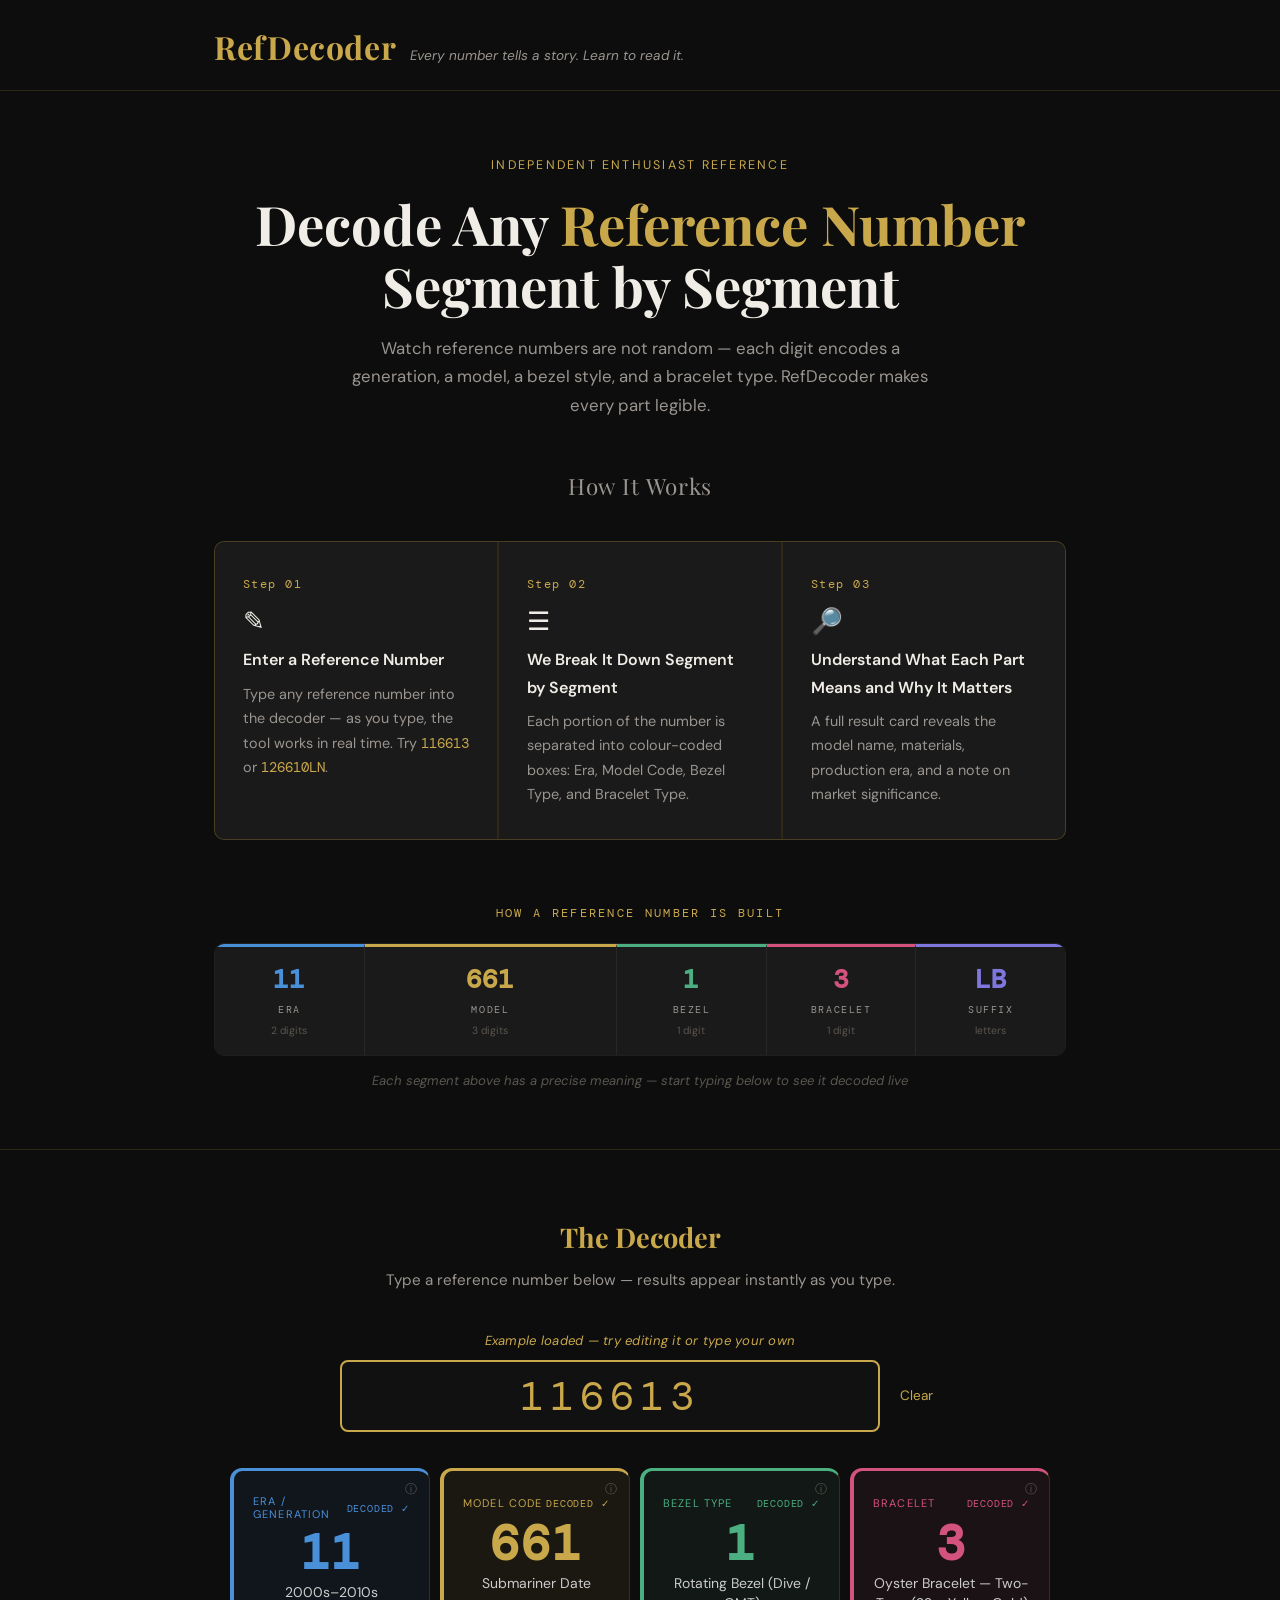
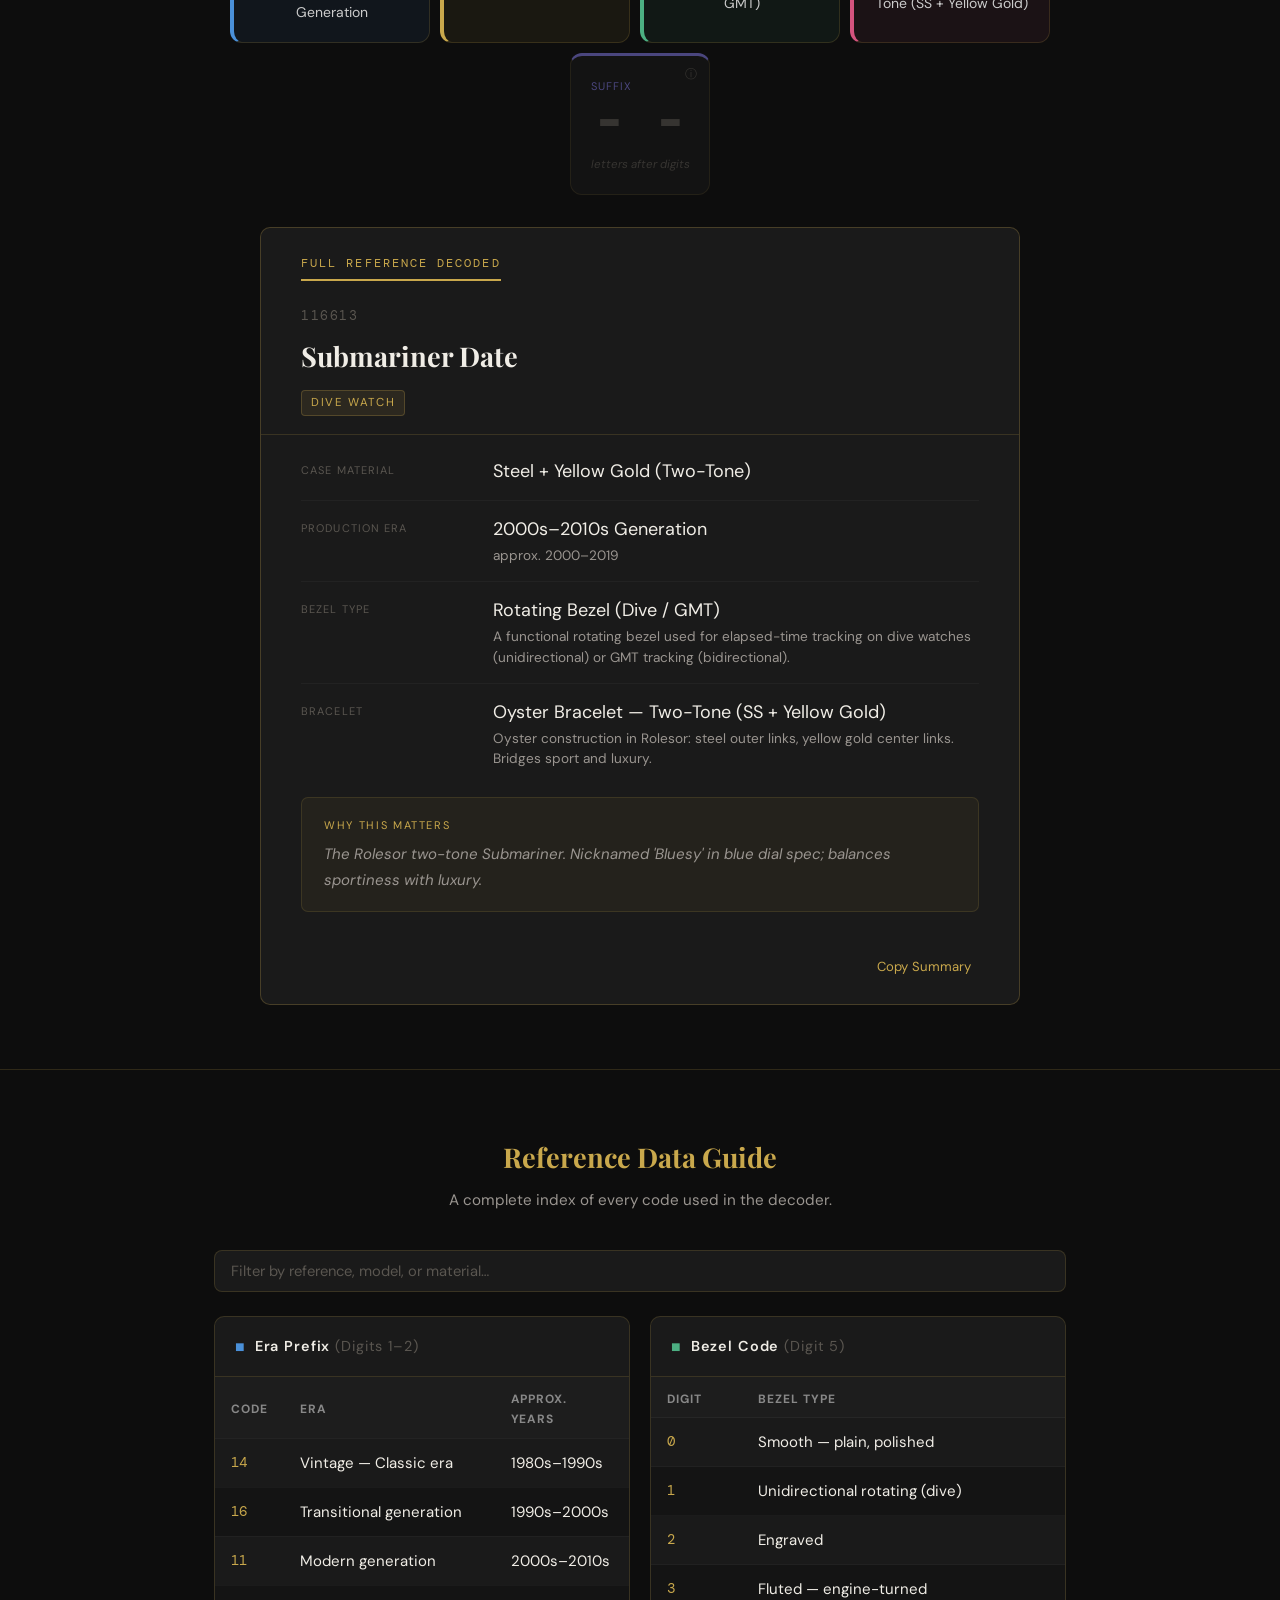
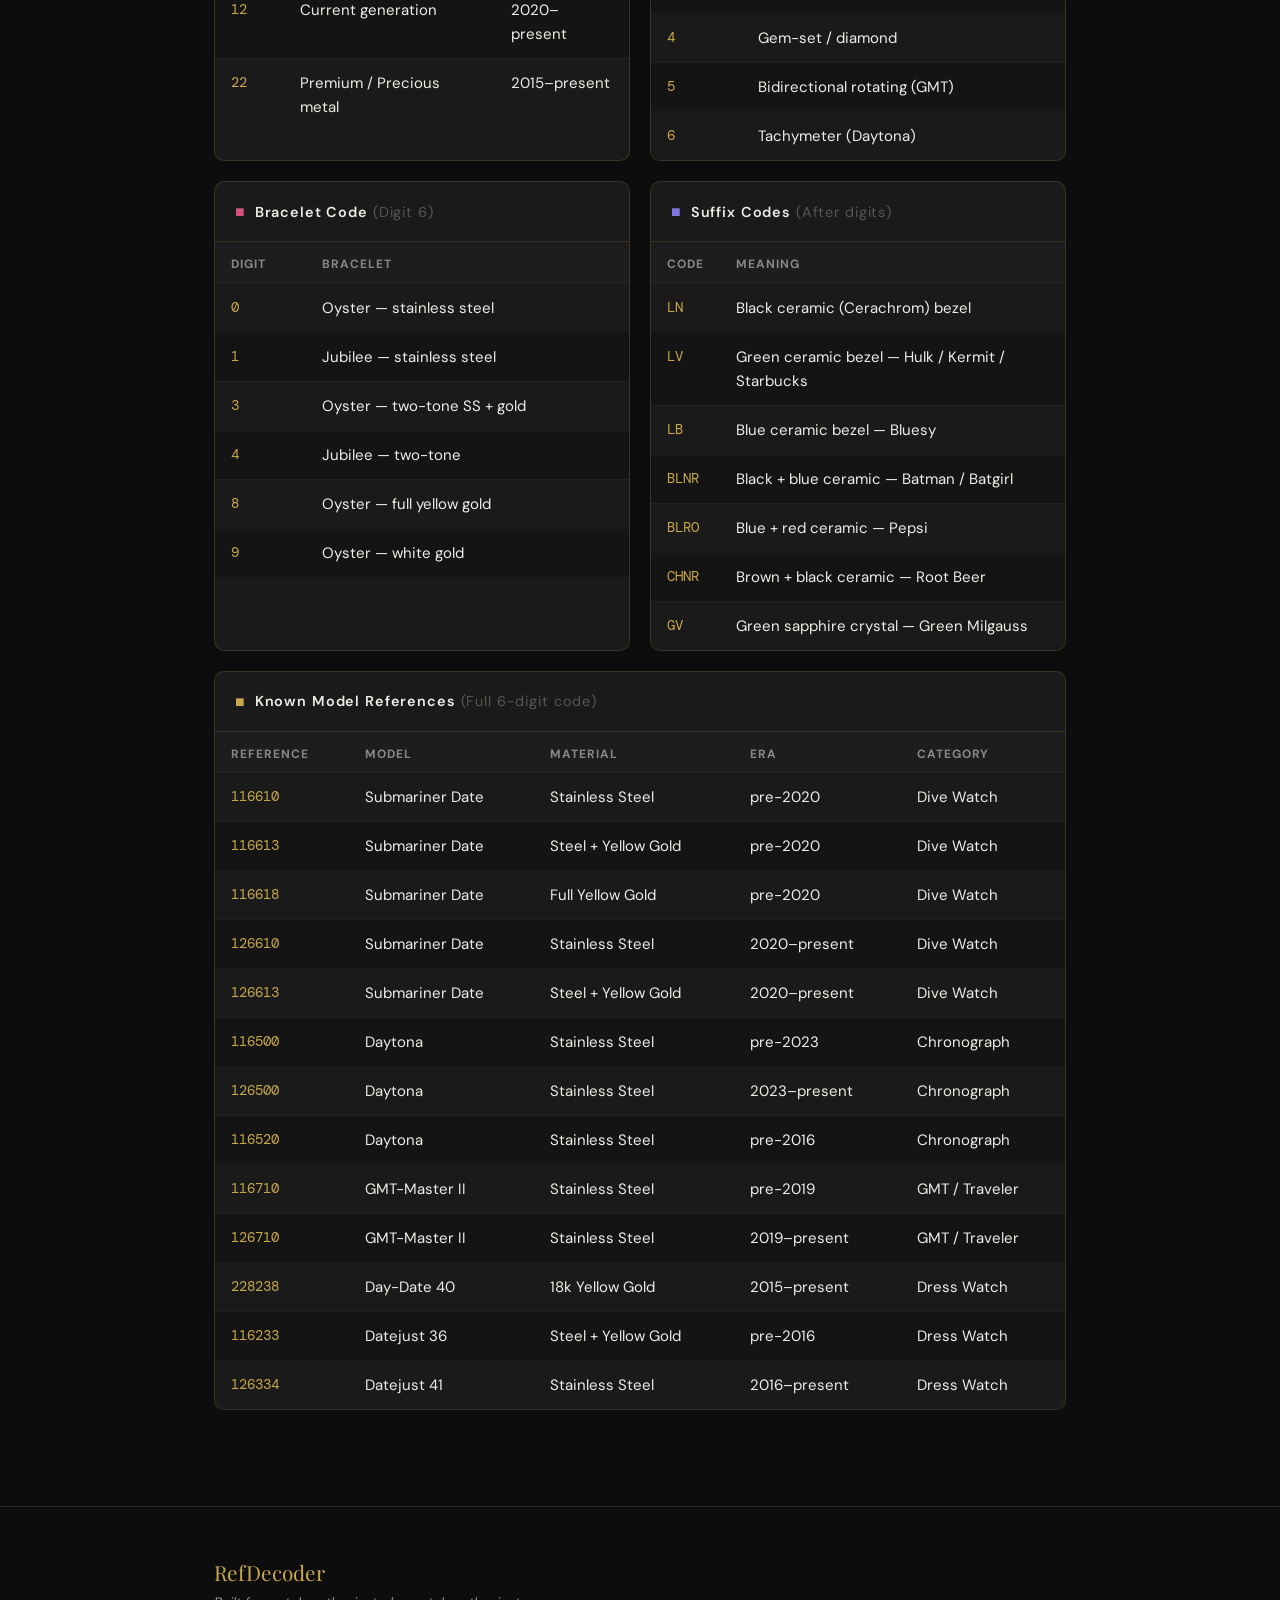
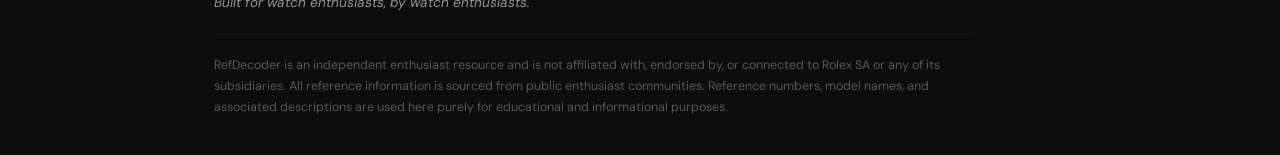
==== commit d2c66cdf: "Fix bracelet digit bug and add community names system - Fix bracelet digit assignment (digits[5] not" ====
--- a/refdecoder/index.html
+++ b/refdecoder/index.html
@@ -1,11 +1,10 @@
-<!-- TESTING VERSION — hosted at habibitakes.com/refdecoder — do not share publicly -->
 <!DOCTYPE html>
 <html lang="en">
 <head>
   <meta charset="UTF-8" />
   <meta name="viewport" content="width=device-width, initial-scale=1.0" />
   <title>RefDecoder — Decode Rolex Reference Numbers</title>
-  <meta name="robots" content="noindex, nofollow" />
+  <meta name="robots" content="noindex" />
   <meta name="description" content="An independent educational tool for watch enthusiasts to understand how Rolex reference numbers work. Enter any reference number and decode it segment by segment." />
   <link rel="preconnect" href="https://fonts.googleapis.com" />
   <link rel="preconnect" href="https://fonts.gstatic.com" crossorigin />
@@ -178,7 +177,7 @@
               ⓘ<span class="seg-tooltip">This digit tells you what type of bezel surrounds the dial</span>
             </button>
             <span class="seg-value mono" id="seg-bezel-value">-</span>
-            <span class="seg-hint">digit 6</span>
+            <span class="seg-hint">digit 5</span>
             <span class="seg-decoded" id="seg-bezel-decoded"></span>
           </div>
 
@@ -191,7 +190,7 @@
               ⓘ<span class="seg-tooltip">This digit identifies the bracelet or strap material and style</span>
             </button>
             <span class="seg-value mono" id="seg-bracelet-value">-</span>
-            <span class="seg-hint">digit 7</span>
+            <span class="seg-hint">digit 6</span>
             <span class="seg-decoded" id="seg-bracelet-decoded"></span>
           </div>
 
@@ -263,7 +262,7 @@
           <div class="ref-card">
             <div class="ref-card-header">
               <span class="ref-card-icon dot-green">&#9632;</span>
-              <h3>Bezel Code <span style="color:var(--text-faint);font-weight:400">(Digit 6)</span></h3>
+              <h3>Bezel Code <span style="color:var(--text-faint);font-weight:400">(Digit 5)</span></h3>
             </div>
             <div class="ref-table-wrap">
               <table class="ref-table">
@@ -287,7 +286,7 @@
           <div class="ref-card">
             <div class="ref-card-header">
               <span class="ref-card-icon dot-rose">&#9632;</span>
-              <h3>Bracelet Code <span style="color:var(--text-faint);font-weight:400">(Digit 7)</span></h3>
+              <h3>Bracelet Code <span style="color:var(--text-faint);font-weight:400">(Digit 6)</span></h3>
             </div>
             <div class="ref-table-wrap">
               <table class="ref-table">
@@ -319,10 +318,12 @@
                 </thead>
                 <tbody>
                   <tr><td>LN</td><td>Black ceramic (Cerachrom) bezel</td></tr>
-                  <tr><td>LV</td><td>Green ceramic bezel — Hulk / Kermit</td></tr>
-                  <tr><td>LB</td><td>Blue ceramic bezel</td></tr>
-                  <tr><td>BLNR</td><td>Black + blue ceramic — Batman</td></tr>
-                  <tr><td>BLRO</td><td>Black + red ceramic — Pepsi</td></tr>
+                  <tr><td>LV</td><td>Green ceramic bezel — Hulk / Kermit / Starbucks</td></tr>
+                  <tr><td>LB</td><td>Blue ceramic bezel — Bluesy</td></tr>
+                  <tr><td>BLNR</td><td>Black + blue ceramic — Batman / Batgirl</td></tr>
+                  <tr><td>BLRO</td><td>Blue + red ceramic — Pepsi</td></tr>
+                  <tr><td>CHNR</td><td>Brown + black ceramic — Root Beer</td></tr>
+                  <tr><td>GV</td><td>Green sapphire crystal — Green Milgauss</td></tr>
                 </tbody>
               </table>
             </div>
--- a/refdecoder/styles.css
+++ b/refdecoder/styles.css
@@ -657,6 +657,40 @@
   font-style: italic;
 }
 
+/* Community / enthusiast name block */
+.card-known-as {
+  padding: 0 2.5rem 20px;
+}
+
+.known-as-label {
+  font-size: 11px;
+  letter-spacing: 0.14em;
+  text-transform: uppercase;
+  color: var(--text-faint);
+  display: block;
+  margin-bottom: 6px;
+}
+
+.known-as-value {
+  font-size: 1.45rem;
+  color: var(--gold);
+  font-style: italic;
+  font-weight: 500;
+  font-family: "Playfair Display", serif;
+  margin: 0;
+  line-height: 1.3;
+}
+
+/* Community name secondary line inside suffix segment box */
+.seg-community-name {
+  color: var(--gold);
+  font-style: italic;
+  font-size: 0.88em;
+  display: block;
+  margin-top: 3px;
+  line-height: 1.3;
+}
+
 .card-copy-row {
   padding: 0 2.5rem 1.5rem;
   text-align: right;
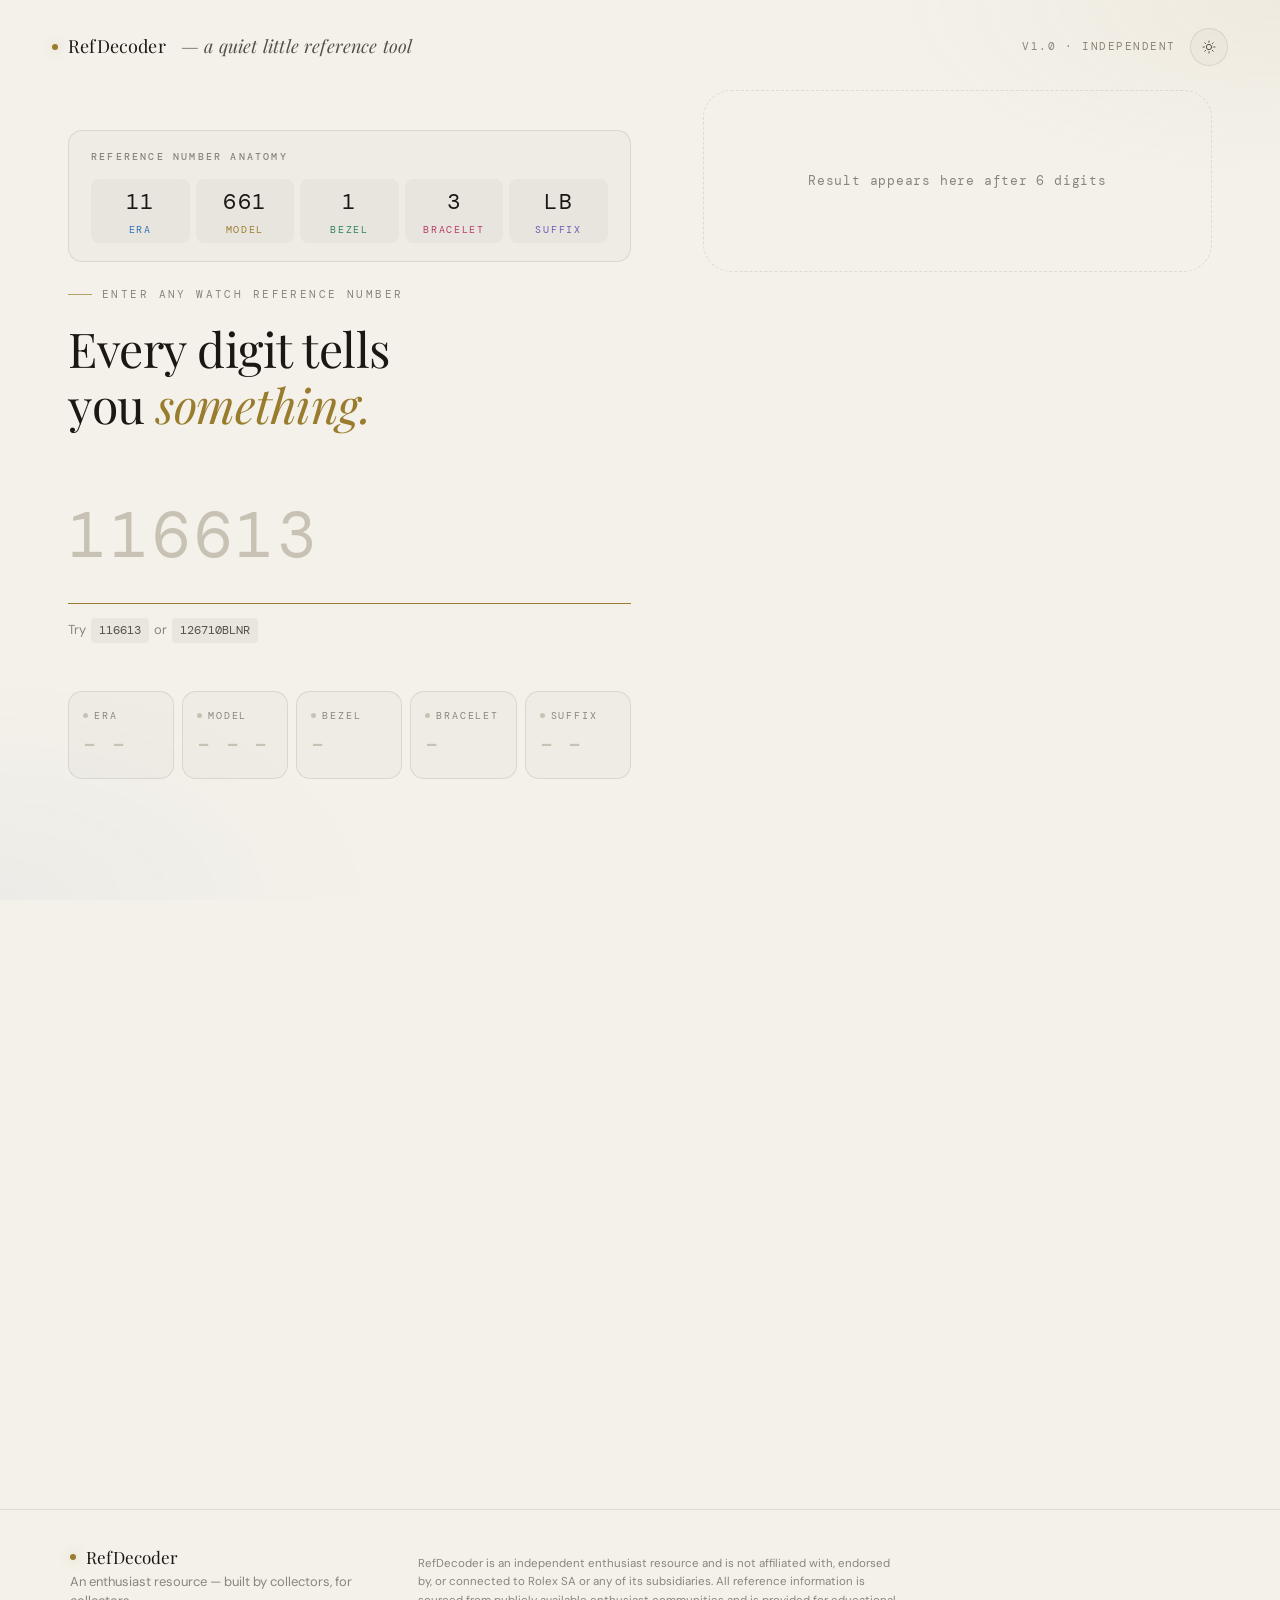
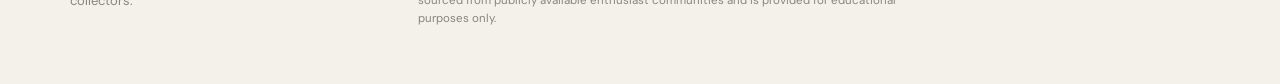
==== commit ab53bf29: "Deploy RefDecoder v2.0 — new mobile-first design - Replace multi-file site with single self-containe" ====
--- a/refdecoder/index.html
+++ b/refdecoder/index.html
@@ -1,386 +1,1803 @@
-<!DOCTYPE html>
+<!doctype html>
+<!-- RefDecoder v2.0 — deployed 2026-05-27 — habibitakes.com/refdecoder -->
 <html lang="en">
 <head>
-  <meta charset="UTF-8" />
-  <meta name="viewport" content="width=device-width, initial-scale=1.0" />
-  <title>RefDecoder — Decode Rolex Reference Numbers</title>
-  <meta name="robots" content="noindex" />
-  <meta name="description" content="An independent educational tool for watch enthusiasts to understand how Rolex reference numbers work. Enter any reference number and decode it segment by segment." />
-  <link rel="preconnect" href="https://fonts.googleapis.com" />
-  <link rel="preconnect" href="https://fonts.gstatic.com" crossorigin />
-  <link href="https://fonts.googleapis.com/css2?family=Playfair+Display:wght@400;700&family=DM+Mono:wght@400;500&family=DM+Sans:wght@400;500;600&display=swap" rel="stylesheet" />
-  <link rel="stylesheet" href="styles.css" />
+<meta charset="utf-8" />
+<meta name="viewport" content="width=device-width, initial-scale=1.0, viewport-fit=cover" />
+<title>RefDecoder — Decode Any Watch Reference Number</title>
+<meta name="description" content="An independent educational tool for watch enthusiasts. Enter any reference number and decode every digit — model, era, bezel, bracelet, and more — in plain English." />
+<meta name="robots" content="noindex, nofollow" />
+<link rel="preconnect" href="https://fonts.googleapis.com" />
+<link rel="preconnect" href="https://fonts.gstatic.com" crossorigin />
+<link href="https://fonts.googleapis.com/css2?family=Playfair+Display:ital,wght@0,400;0,500;1,400&family=DM+Sans:wght@400;500;600&family=DM+Mono:wght@400;500&display=swap" rel="stylesheet" />
+<style>
+/* ─────────────────────────────────────────────────────────────────────
+   TOKENS  —  dark by default, [data-theme="light"] overrides below
+   ───────────────────────────────────────────────────────────────────── */
+:root{
+  color-scheme: dark;
+  --bg:#0D0D0D;
+  --surface:#141414;
+  --elevated:#1A1A1A;
+  --hairline:rgba(255,255,255,0.06);
+  --hairline-strong:rgba(255,255,255,0.12);
+  --shade-soft:rgba(255,255,255,0.015);
+  --shade-mute:rgba(255,255,255,0.04);
+  --shade-card:rgba(255,255,255,0.02);
+  --text:#F0EDE6;
+  --text-dim:#A8A39A;
+  --text-muted:#6C6862;
+  --text-faint:#3A3833;
+  --gold:#C9A84C;
+  --gold-on-bg:#C9A84C;
+  --gold-soft:rgba(201,168,76,0.6);
+  --gold-veil:rgba(201,168,76,0.05);
+  --veil-cool:rgba(74,144,217,0.04);
+  --selection-bg:rgba(201,168,76,0.30);
+  --scrim:rgba(0,0,0,0.6);
+  --autofill-bg:#0D0D0D;
+  --partial-bg:rgba(201,168,76,0.06);
+  --shadow-card:0 1px 0 rgba(255,255,255,0.04) inset, 0 20px 60px -20px rgba(0,0,0,0.6);
+
+  --era:#4A90D9;
+  --model:#C9A84C;
+  --bezel:#4CAF82;
+  --bracelet:#D4537E;
+  --suffix:#9B8DD4;
+
+  --r-sm:8px;
+  --r-md:14px;
+  --r-lg:22px;
+  --r-xl:28px;
+
+  --serif:'Playfair Display', Georgia, serif;
+  --sans:'DM Sans', system-ui, -apple-system, sans-serif;
+  --mono:'DM Mono', 'SF Mono', Menlo, monospace;
+
+  --maxw:1240px;
+}
+
+/* Light theme — warm paper, museum-style. Same gold; just darker on light. */
+[data-theme="light"]{
+  color-scheme: light;
+  --bg:#F4F1EA;
+  --surface:#FBF8F2;
+  --elevated:#FFFFFF;
+  --hairline:rgba(40,32,20,0.10);
+  --hairline-strong:rgba(40,32,20,0.22);
+  --shade-soft:rgba(40,32,20,0.02);
+  --shade-mute:rgba(40,32,20,0.05);
+  --shade-card:rgba(40,32,20,0.03);
+  --text:#1B1814;
+  --text-dim:#55504A;
+  --text-muted:#8A857C;
+  --text-faint:#C8C2B5;
+  --gold:#9A7C2E;
+  --gold-on-bg:#9A7C2E;
+  --gold-soft:rgba(154,124,46,0.35);
+  --gold-veil:rgba(154,124,46,0.05);
+  --veil-cool:rgba(40,80,160,0.03);
+  --selection-bg:rgba(154,124,46,0.25);
+  --scrim:rgba(20,15,8,0.35);
+  --autofill-bg:#F4F1EA;
+  --partial-bg:rgba(154,124,46,0.08);
+  --shadow-card:0 1px 0 rgba(255,255,255,0.7) inset, 0 24px 64px -28px rgba(40,32,20,0.20);
+
+  /* Tonally adjusted segment colors for AA contrast on warm paper */
+  --era:#2F6FB4;
+  --model:#9A7C2E;
+  --bezel:#2F8358;
+  --bracelet:#B83C68;
+  --suffix:#6C5BB4;
+}
+
+/* Smooth crossfade between themes — but only on theme-driven properties */
+html{
+  transition: background-color 260ms ease;
+}
+body, .topbar, .stage, footer,
+.input-row, .pill, .pill .pill-value, .pill .pill-tag,
+.result-card, .rc-row, .rc-why, .rc-actions .btn, .rc-era-pill,
+.acc-item, .acc-head, .acc-content .codes, .acc-content .codes > div,
+.sheet, .sheet-scrim, .result-empty, .input-row .clear-btn,
+.hint .ref-chip, .anatomy, .anatomy .seg{
+  transition: background-color 260ms ease, color 260ms ease, border-color 260ms ease;
+}
+
+/* ─────────────────────────────────────────────────────────────────────
+   RESET
+   ───────────────────────────────────────────────────────────────────── */
+*,*::before,*::after{box-sizing:border-box;}
+html,body{margin:0;padding:0;}
+html{background:var(--bg);}
+body{
+  font-family:var(--sans);
+  font-size:16px;
+  line-height:1.55;
+  color:var(--text);
+  background:var(--bg);
+  -webkit-font-smoothing:antialiased;
+  text-rendering:optimizeLegibility;
+  min-height:100vh;
+  min-height:100dvh;
+  overflow-x:hidden;
+}
+button{font:inherit;color:inherit;background:none;border:0;cursor:pointer;padding:0;}
+input{font:inherit;color:inherit;background:none;border:0;outline:0;}
+input:-webkit-autofill{-webkit-text-fill-color:var(--text);-webkit-box-shadow:0 0 0 1000px var(--autofill-bg) inset;}
+::selection{background:var(--selection-bg);color:var(--text);}
+
+/* ─────────────────────────────────────────────────────────────────────
+   PAGE CHROME
+   ───────────────────────────────────────────────────────────────────── */
+.shell{
+  max-width:var(--maxw);
+  margin:0 auto;
+  padding:0 22px;
+}
+.topbar{
+  display:flex;
+  align-items:center;
+  justify-content:space-between;
+  padding:22px 22px 0;
+  max-width:var(--maxw);
+  margin:0 auto;
+}
+.brand{
+  display:flex;align-items:center;gap:10px;
+  font-family:var(--serif);
+  font-size:18px;
+  letter-spacing:0.01em;
+  color:var(--text);
+}
+.brand .dot{
+  width:6px;height:6px;border-radius:50%;
+  background:var(--gold);
+  box-shadow:0 0 12px var(--gold-soft);
+}
+.brand em{font-style:italic;color:var(--text-dim);font-weight:400;}
+.topbar .meta{
+  font-family:var(--mono);
+  font-size:11px;
+  letter-spacing:0.14em;
+  color:var(--text-muted);
+  text-transform:uppercase;
+  display:flex;
+  align-items:center;
+  gap:14px;
+}
+
+/* Theme toggle */
+.theme-toggle{
+  width:38px;height:38px;
+  border-radius:99px;
+  border:1px solid var(--hairline);
+  display:flex;align-items:center;justify-content:center;
+  color:var(--text-dim);
+  background:var(--shade-soft);
+  transition: color 200ms, border-color 200ms, background 200ms, transform 300ms;
+  position:relative;
+  overflow:hidden;
+}
+.theme-toggle:hover{color:var(--text);border-color:var(--hairline-strong);}
+.theme-toggle:focus-visible{outline:1px solid var(--gold);outline-offset:2px;}
+.theme-toggle svg{
+  position:absolute;
+  width:16px;height:16px;
+  transition: opacity 240ms ease, transform 320ms cubic-bezier(.2,.7,.2,1);
+}
+.theme-toggle .sun{opacity:0;transform:rotate(-30deg) scale(0.6);}
+.theme-toggle .moon{opacity:1;transform:rotate(0deg) scale(1);}
+[data-theme="light"] .theme-toggle .sun{opacity:1;transform:rotate(0deg) scale(1);}
+[data-theme="light"] .theme-toggle .moon{opacity:0;transform:rotate(30deg) scale(0.6);}
+
+/* ─────────────────────────────────────────────────────────────────────
+   HERO INPUT  — the only thing on screen at first
+   ───────────────────────────────────────────────────────────────────── */
+.hero{
+  min-height:calc(100vh - 22px);
+  min-height:calc(100dvh - 22px);
+  display:flex;
+  flex-direction:column;
+  justify-content:center;
+  padding:60px 22px 40px;
+  max-width:var(--maxw);
+  margin:0 auto;
+  position:relative;
+}
+
+.eyebrow{
+  font-family:var(--mono);
+  font-size:11px;
+  letter-spacing:0.22em;
+  text-transform:uppercase;
+  color:var(--text-muted);
+  margin:0 0 18px;
+  display:flex;align-items:center;gap:10px;
+}
+.eyebrow::before{
+  content:"";
+  width:24px;height:1px;
+  background:var(--gold);
+  opacity:0.7;
+}
+
+.prompt{
+  font-family:var(--serif);
+  font-weight:400;
+  font-size:clamp(28px,7vw,44px);
+  line-height:1.15;
+  letter-spacing:-0.01em;
+  margin:0 0 36px;
+  color:var(--text);
+  max-width:18ch;
+}
+.prompt em{
+  font-style:italic;
+  color:var(--gold);
+}
+
+/* The input itself */
+.input-stage{
+  position:relative;
+}
+.input-row{
+  display:flex;
+  align-items:baseline;
+  gap:14px;
+  padding:18px 0 18px;
+  border-bottom:1px solid var(--hairline-strong);
+  transition:border-color 250ms ease;
+  position:relative;
+}
+.input-row.is-focused{border-bottom-color:var(--gold);}
+.input-row .ref-input{
+  font-family:var(--mono);
+  font-size:clamp(40px,11vw,68px);
+  font-weight:400;
+  letter-spacing:0.04em;
+  width:100%;
+  background:transparent;
+  color:var(--text);
+  caret-color:var(--gold);
+  padding:0;
+  text-transform:uppercase;
+}
+.input-row .ref-input::placeholder{
+  color:var(--text-faint);
+  letter-spacing:0.06em;
+  opacity:1;
+}
+.input-row .clear-btn{
+  font-family:var(--mono);
+  font-size:11px;
+  letter-spacing:0.14em;
+  color:var(--text-muted);
+  text-transform:uppercase;
+  padding:8px 12px;
+  border:1px solid var(--hairline);
+  border-radius:999px;
+  background:var(--shade-soft);
+  transition:opacity 200ms ease, color 200ms ease, border-color 200ms ease, background 200ms ease;
+  opacity:0;pointer-events:none;
+  min-height:32px;
+  white-space:nowrap;
+}
+.input-row .clear-btn.show{opacity:1;pointer-events:auto;}
+.input-row .clear-btn:hover{color:var(--text);border-color:var(--hairline-strong);}
+
+.hint{
+  margin:14px 0 0;
+  font-size:13px;
+  color:var(--text-muted);
+}
+.hint .ref-chip{
+  font-family:var(--mono);
+  font-size:12px;
+  color:var(--text-dim);
+  background:var(--shade-mute);
+  padding:3px 8px;
+  border-radius:4px;
+  cursor:pointer;
+  transition:background 200ms, color 200ms;
+  margin:0 2px;
+}
+.hint .ref-chip:hover{color:var(--gold);background:var(--partial-bg);}
+
+/* ─────────────────────────────────────────────────────────────────────
+   SEGMENT PILLS — light up as digits are typed
+   ───────────────────────────────────────────────────────────────────── */
+.pills{
+  margin-top:40px;
+  display:grid;
+  grid-template-columns:repeat(5, minmax(0,1fr));
+  gap:8px;
+}
+.pill{
+  --c:var(--text-muted);
+  position:relative;
+  text-align:left;
+  padding:14px 12px 12px;
+  border:1px solid var(--hairline);
+  border-radius:var(--r-md);
+  background:var(--shade-soft);
+  min-height:74px;
+  display:flex;
+  flex-direction:column;
+  justify-content:space-between;
+  transition:border-color 300ms ease, background 300ms ease, transform 300ms ease;
+  overflow:hidden;
+}
+.pill:focus-visible{outline:1px solid var(--gold);outline-offset:2px;}
+.pill .pill-tag{
+  font-family:var(--mono);
+  font-size:9.5px;
+  letter-spacing:0.18em;
+  text-transform:uppercase;
+  color:var(--text-muted);
+  display:flex;align-items:center;gap:6px;
+  transition:color 300ms;
+}
+.pill .pill-tag::before{
+  content:"";
+  width:5px;height:5px;border-radius:50%;
+  background:var(--text-faint);
+  transition:background 300ms, box-shadow 300ms;
+}
+.pill .pill-value{
+  margin-top:10px;
+  font-family:var(--mono);
+  font-size:18px;
+  font-weight:500;
+  color:var(--text-faint);
+  letter-spacing:0.06em;
+  transition:color 300ms;
+  line-height:1.1;
+}
+.pill .pill-decoded{
+  margin-top:4px;
+  font-size:11px;
+  color:transparent;
+  line-height:1.3;
+  height:0;
+  overflow:hidden;
+  transition:opacity 250ms 80ms ease, height 250ms ease, color 250ms 80ms ease;
+  opacity:0;
+}
+.pill.is-active{
+  border-color:color-mix(in oklab, var(--c) 40%, transparent);
+  background:color-mix(in oklab, var(--c) 7%, transparent);
+}
+.pill.is-active .pill-tag{color:var(--c);}
+.pill.is-active .pill-tag::before{
+  background:var(--c);
+  box-shadow:0 0 10px color-mix(in oklab, var(--c) 70%, transparent);
+}
+.pill.is-active .pill-value{color:var(--text);}
+.pill.is-active .pill-decoded{
+  opacity:1;
+  color:var(--text-dim);
+  height:28px;
+}
+.pill.is-unknown .pill-value{color:#c66;}
+.pill.is-unknown .pill-decoded{color:#c66;}
+
+/* Active-glow accent stripe */
+.pill::after{
+  content:"";
+  position:absolute;
+  left:0;right:0;bottom:0;
+  height:1px;
+  background:var(--c);
+  transform:scaleX(0);
+  transform-origin:left center;
+  transition:transform 350ms cubic-bezier(.2,.7,.2,1);
+}
+.pill.is-active::after{transform:scaleX(1);}
+
+#pill-era{--c:var(--era);}
+#pill-model{--c:var(--model);}
+#pill-bezel{--c:var(--bezel);}
+#pill-bracelet{--c:var(--bracelet);}
+#pill-suffix{--c:var(--suffix);}
+
+/* Tablet+ */
+@media (min-width:560px){
+  .pill{min-height:88px;padding:16px 14px 14px;}
+  .pill .pill-tag{font-size:10px;}
+  .pill .pill-value{font-size:22px;}
+  .pill .pill-decoded{font-size:12px;}
+}
+
+/* Mobile: tighter columns OK */
+@media (max-width:360px){
+  .pills{gap:6px;}
+  .pill{padding:12px 9px 10px;min-height:68px;}
+  .pill .pill-value{font-size:16px;}
+}
+
+/* Scroll cue under pills */
+.scroll-cue{
+  margin-top:40px;
+  display:flex;
+  align-items:center;
+  justify-content:center;
+  gap:10px;
+  font-family:var(--mono);
+  font-size:11px;
+  letter-spacing:0.18em;
+  text-transform:uppercase;
+  color:var(--text-muted);
+  opacity:0;
+  transition:opacity 400ms ease;
+  pointer-events:none;
+}
+.scroll-cue.show{opacity:1;pointer-events:auto;}
+.scroll-cue .arrow{
+  width:1px;height:18px;
+  background:var(--text-muted);
+  position:relative;
+}
+.scroll-cue .arrow::after{
+  content:"";
+  position:absolute;
+  bottom:-1px;left:-3px;
+  width:7px;height:7px;
+  border-right:1px solid var(--text-muted);
+  border-bottom:1px solid var(--text-muted);
+  transform:rotate(45deg);
+}
+
+/* ─────────────────────────────────────────────────────────────────────
+   RESULT CARD — the second screen
+   ───────────────────────────────────────────────────────────────────── */
+.result-wrap{
+  max-width:var(--maxw);
+  margin:0 auto;
+  padding:24px 22px 24px;
+  position:relative;
+}
+.result-card{
+  background:var(--surface);
+  border:1px solid var(--hairline);
+  border-radius:var(--r-xl);
+  padding:28px 24px 26px;
+  position:relative;
+  box-shadow:var(--shadow-card);
+  opacity:0;
+  transform:translateY(28px);
+  transition:opacity 480ms ease, transform 480ms cubic-bezier(.2,.7,.2,1);
+  pointer-events:none;
+  overflow:hidden;
+}
+.result-card.show{
+  opacity:1;
+  transform:translateY(0);
+  pointer-events:auto;
+}
+.result-card::before{
+  content:"";
+  position:absolute;
+  inset:0;
+  background:radial-gradient(120% 80% at 100% 0%, rgba(201,168,76,0.06), transparent 50%);
+  pointer-events:none;
+}
+.result-grip{
+  display:none;
+  width:36px;height:4px;
+  border-radius:99px;
+  background:rgba(255,255,255,0.12);
+  margin:0 auto 16px;
+}
+
+.rc-head{
+  display:flex;
+  align-items:flex-start;
+  justify-content:space-between;
+  gap:14px;
+  margin-bottom:18px;
+  position:relative;
+}
+.rc-ref{
+  font-family:var(--mono);
+  font-size:12px;
+  letter-spacing:0.16em;
+  color:var(--text-muted);
+  text-transform:uppercase;
+}
+.rc-era-pill{
+  font-family:var(--mono);
+  font-size:10px;
+  letter-spacing:0.16em;
+  text-transform:uppercase;
+  color:var(--era);
+  padding:5px 10px;
+  border:1px solid color-mix(in oklab, var(--era) 35%, transparent);
+  border-radius:99px;
+  background:color-mix(in oklab, var(--era) 8%, transparent);
+  white-space:nowrap;
+}
+.rc-title{
+  font-family:var(--serif);
+  font-weight:400;
+  font-size:clamp(30px, 7vw, 44px);
+  line-height:1.05;
+  letter-spacing:-0.01em;
+  margin:0 0 4px;
+}
+.rc-category{
+  font-family:var(--mono);
+  font-size:11px;
+  letter-spacing:0.18em;
+  text-transform:uppercase;
+  color:var(--gold);
+  margin:0 0 22px;
+}
+
+.rc-rows{
+  display:flex;
+  flex-direction:column;
+  border-top:1px solid var(--hairline);
+}
+.rc-row{
+  display:grid;
+  grid-template-columns:24px 1fr auto;
+  align-items:center;
+  gap:14px;
+  padding:14px 0;
+  border-bottom:1px solid var(--hairline);
+}
+.rc-row .ic{
+  width:22px;height:22px;
+  color:var(--text-dim);
+  display:flex;align-items:center;justify-content:center;
+}
+.rc-row .lbl{
+  font-family:var(--mono);
+  font-size:11px;
+  letter-spacing:0.16em;
+  text-transform:uppercase;
+  color:var(--text-muted);
+}
+.rc-row .val{
+  font-size:15px;
+  color:var(--text);
+  text-align:right;
+  font-weight:500;
+}
+.rc-row .val small{
+  display:block;
+  font-weight:400;
+  color:var(--text-muted);
+  font-size:12px;
+  margin-top:2px;
+}
+.ceramic-swatch{
+  display:inline-block;
+  width:10px;height:10px;
+  border-radius:50%;
+  vertical-align:middle;
+  margin-right:6px;
+  border:1px solid rgba(255,255,255,0.15);
+}
+
+.rc-why{
+  margin-top:20px;
+  padding:16px 18px;
+  background:var(--elevated);
+  border:1px solid var(--hairline);
+  border-radius:var(--r-md);
+  position:relative;
+}
+.rc-why .lbl{
+  font-family:var(--mono);
+  font-size:10px;
+  letter-spacing:0.2em;
+  text-transform:uppercase;
+  color:var(--gold);
+  display:block;
+  margin-bottom:6px;
+}
+.rc-why p{margin:0;font-size:14px;line-height:1.55;color:var(--text-dim);}
+
+.rc-actions{
+  margin-top:18px;
+  display:flex;
+  gap:8px;
+  justify-content:flex-end;
+}
+.rc-actions .btn{
+  font-family:var(--mono);
+  font-size:11px;
+  letter-spacing:0.16em;
+  text-transform:uppercase;
+  padding:10px 14px;
+  border:1px solid var(--hairline);
+  border-radius:99px;
+  color:var(--text-dim);
+  min-height:36px;
+  transition:color 200ms, border-color 200ms, background 200ms;
+}
+.rc-actions .btn:hover{color:var(--text);border-color:var(--hairline-strong);background:var(--shade-card);}
+.rc-actions .btn.primary{color:var(--gold);border-color:color-mix(in oklab, var(--gold) 40%, transparent);}
+.rc-actions .btn.primary:hover{background:color-mix(in oklab, var(--gold) 10%, transparent);}
+
+/* Partial-match notice */
+.rc-partial{
+  margin:0 0 14px;
+  padding:10px 12px;
+  background:var(--partial-bg);
+  border:1px solid color-mix(in oklab, var(--gold) 30%, transparent);
+  border-radius:var(--r-sm);
+  font-size:13px;
+  color:var(--gold);
+}
+.rc-partial::before{content:"⚡ ";opacity:0.8;}
+
+/* Empty result placeholder */
+.result-empty{
+  text-align:center;
+  padding:40px 20px;
+  color:var(--text-muted);
+  font-size:13px;
+  border:1px dashed var(--hairline);
+  border-radius:var(--r-xl);
+  font-family:var(--mono);
+  letter-spacing:0.06em;
+}
+
+/* ─────────────────────────────────────────────────────────────────────
+   LEARN — the quiet third section
+   ───────────────────────────────────────────────────────────────────── */
+.learn{
+  max-width:var(--maxw);
+  margin:0 auto;
+  padding:32px 22px 80px;
+  opacity:0;
+  transition:opacity 600ms ease;
+}
+.learn.visible{opacity:1;}
+.learn-intro{
+  text-align:center;
+  padding:24px 0 28px;
+  border-top:1px solid var(--hairline);
+}
+.learn-intro .eyebrow{
+  justify-content:center;
+  margin-bottom:14px;
+}
+.learn-intro .eyebrow::before{display:none;}
+.learn-intro h3{
+  font-family:var(--serif);
+  font-weight:400;
+  font-size:clamp(22px,4.5vw,30px);
+  line-height:1.25;
+  margin:0 auto;
+  max-width:24ch;
+  color:var(--text);
+  letter-spacing:-0.01em;
+}
+.learn-intro h3 em{color:var(--gold);font-style:italic;}
+
+.acc{
+  margin-top:18px;
+  border-top:1px solid var(--hairline);
+}
+.acc-item{
+  border-bottom:1px solid var(--hairline);
+}
+.acc-head{
+  width:100%;
+  display:flex;
+  align-items:center;
+  justify-content:space-between;
+  gap:16px;
+  padding:20px 4px;
+  text-align:left;
+  min-height:64px;
+}
+.acc-head .lhs{
+  display:flex;align-items:baseline;gap:14px;flex:1;min-width:0;
+}
+.acc-head .pos{
+  font-family:var(--mono);
+  font-size:11px;
+  letter-spacing:0.18em;
+  color:var(--text-muted);
+  text-transform:uppercase;
+  white-space:nowrap;
+}
+.acc-head .pos .swatch{
+  display:inline-block;
+  width:8px;height:8px;border-radius:50%;
+  background:var(--c);
+  margin-right:8px;
+  vertical-align:middle;
+}
+.acc-head .name{
+  font-family:var(--serif);
+  font-size:20px;
+  color:var(--text);
+  letter-spacing:-0.005em;
+}
+.acc-head .chev{
+  width:18px;height:18px;
+  color:var(--text-muted);
+  transition:transform 280ms ease;
+  flex-shrink:0;
+}
+.acc-item[data-open="true"] .chev{transform:rotate(180deg);color:var(--gold);}
+
+.acc-body{
+  display:grid;
+  grid-template-rows:0fr;
+  transition:grid-template-rows 320ms ease;
+}
+.acc-item[data-open="true"] .acc-body{grid-template-rows:1fr;}
+.acc-body > div{
+  overflow:hidden;
+  min-height:0;
+}
+.acc-content{
+  padding:0 4px 22px;
+  color:var(--text-dim);
+  font-size:14.5px;
+  line-height:1.55;
+}
+.acc-content p{margin:0 0 14px;}
+.acc-content .codes{
+  display:grid;
+  grid-template-columns:auto 1fr;
+  gap:0;
+  margin-top:8px;
+  border:1px solid var(--hairline);
+  border-radius:var(--r-sm);
+  overflow:hidden;
+}
+.acc-content .codes > div{
+  padding:10px 14px;
+  border-top:1px solid var(--hairline);
+  display:flex;align-items:center;
+}
+.acc-content .codes > div:nth-child(-n+2){border-top:0;}
+.acc-content .codes .k{
+  font-family:var(--mono);
+  font-size:13px;
+  color:var(--text);
+  background:var(--shade-card);
+  border-right:1px solid var(--hairline);
+  min-width:88px;
+  letter-spacing:0.04em;
+}
+.acc-content .codes .v{font-size:13.5px;color:var(--text-dim);}
+
+#acc-era{--c:var(--era);}
+#acc-model{--c:var(--model);}
+#acc-bezel{--c:var(--bezel);}
+#acc-bracelet{--c:var(--bracelet);}
+#acc-suffix{--c:var(--suffix);}
+
+/* ─────────────────────────────────────────────────────────────────────
+   PILL SHEET (bottom-sheet popover when a pill is tapped)
+   ───────────────────────────────────────────────────────────────────── */
+.sheet-scrim{
+  position:fixed;inset:0;
+  background:var(--scrim);
+  opacity:0;
+  pointer-events:none;
+  transition:opacity 250ms ease;
+  z-index:80;
+  backdrop-filter:blur(2px);
+  -webkit-backdrop-filter:blur(2px);
+}
+.sheet-scrim.open{opacity:1;pointer-events:auto;}
+
+.sheet{
+  position:fixed;
+  left:0;right:0;bottom:0;
+  background:var(--elevated);
+  border-top-left-radius:var(--r-xl);
+  border-top-right-radius:var(--r-xl);
+  border-top:1px solid var(--hairline-strong);
+  padding:14px 22px calc(28px + env(safe-area-inset-bottom));
+  z-index:90;
+  transform:translateY(105%);
+  transition:transform 340ms cubic-bezier(.2,.7,.2,1);
+  max-height:80vh;
+  max-height:80dvh;
+  overflow-y:auto;
+}
+.sheet.open{transform:translateY(0);}
+.sheet .grip{
+  width:38px;height:4px;border-radius:99px;
+  background:var(--hairline-strong);
+  margin:6px auto 16px;
+}
+.sheet-head{
+  display:flex;align-items:center;gap:10px;
+  margin-bottom:6px;
+}
+.sheet-head .swatch{
+  width:8px;height:8px;border-radius:50%;
+}
+.sheet-head .tag{
+  font-family:var(--mono);
+  font-size:11px;
+  letter-spacing:0.18em;
+  text-transform:uppercase;
+  color:var(--text-muted);
+}
+.sheet-title{
+  font-family:var(--serif);
+  font-size:28px;
+  margin:0 0 4px;
+  color:var(--text);
+  letter-spacing:-0.01em;
+}
+.sheet-value{
+  font-family:var(--mono);
+  font-size:13px;
+  color:var(--gold);
+  letter-spacing:0.08em;
+  margin:0 0 16px;
+}
+.sheet-body{
+  font-size:14.5px;
+  line-height:1.6;
+  color:var(--text-dim);
+  margin:0 0 14px;
+}
+.sheet-close{
+  position:absolute;
+  top:14px;right:18px;
+  width:32px;height:32px;
+  border-radius:50%;
+  color:var(--text-muted);
+  display:flex;align-items:center;justify-content:center;
+  border:1px solid var(--hairline);
+}
+
+/* On desktop, the sheet becomes a centered modal */
+@media (min-width:900px){
+  .sheet{
+    left:50%;right:auto;
+    bottom:50%;
+    transform:translate(-50%, calc(50% + 30px));
+    width:min(440px, 92vw);
+    border-radius:var(--r-xl);
+    border:1px solid var(--hairline-strong);
+    padding:28px 28px;
+  }
+  .sheet.open{transform:translate(-50%, 50%);}
+  .sheet .grip{display:none;}
+}
+
+/* ─────────────────────────────────────────────────────────────────────
+   FOOTER
+   ───────────────────────────────────────────────────────────────────── */
+footer{
+  border-top:1px solid var(--hairline);
+  padding:34px 22px 44px;
+}
+footer .inner{
+  max-width:var(--maxw);
+  margin:0 auto;
+  display:grid;
+  gap:18px;
+  grid-template-columns:1fr;
+}
+.foot-brand{
+  font-family:var(--serif);
+  font-size:17px;
+  display:flex;
+  align-items:center;
+  gap:10px;
+}
+.foot-brand .dot{
+  width:6px;height:6px;border-radius:50%;background:var(--gold);
+  box-shadow:0 0 12px var(--gold-soft);
+}
+.foot-tag{
+  font-size:13px;color:var(--text-muted);margin-top:2px;
+  max-width:32ch;line-height:1.5;
+}
+.disclaimer{
+  font-size:11.5px;
+  line-height:1.6;
+  color:var(--text-muted);
+  max-width:60ch;
+  font-family:var(--sans);
+}
+@media (min-width:760px){
+  footer .inner{
+    grid-template-columns:auto 1fr;
+    gap:60px;
+    align-items:start;
+  }
+}
+
+/* ─────────────────────────────────────────────────────────────────────
+   DESKTOP LAYOUT — two columns
+   ───────────────────────────────────────────────────────────────────── */
+@media (min-width:900px){
+  .topbar{padding:28px 32px 0;}
+  .shell, .hero, .result-wrap, .learn, footer .inner{padding-left:48px;padding-right:48px;}
+
+  .stage{
+    display:grid;
+    grid-template-columns:minmax(0,1.05fr) minmax(0,0.95fr);
+    gap:72px;
+    align-items:start;
+    max-width:var(--maxw);
+    margin:0 auto;
+    padding:24px 48px 80px;
+  }
+  .stage .left{
+    position:sticky;
+    top:24px;
+    padding-top:40px;
+  }
+  /* Override hero centering for desktop */
+  .stage .hero{
+    min-height:auto;
+    padding:0;
+    max-width:none;
+    margin:0;
+  }
+  .stage .result-wrap{
+    padding:0;
+    max-width:none;
+    margin:0;
+  }
+  .input-row .ref-input{font-size:64px;}
+  .prompt{font-size:48px;max-width:14ch;}
+  .pills{margin-top:48px;}
+  .result-empty{padding:80px 24px;}
+
+  /* The big anatomy strip — desktop only */
+  .anatomy{
+    margin-top:0;
+    margin-bottom:24px;
+    border:1px solid var(--hairline);
+    border-radius:var(--r-md);
+    padding:18px 22px;
+    background:var(--shade-soft);
+  }
+  .anatomy h4{
+    font-family:var(--mono);
+    font-size:10px;
+    font-weight:500;
+    letter-spacing:0.22em;
+    text-transform:uppercase;
+    color:var(--text-muted);
+    margin:0 0 14px;
+  }
+  .anatomy .row{
+    display:flex;
+    align-items:flex-end;
+    gap:6px;
+    font-family:var(--mono);
+  }
+  .anatomy .seg{
+    flex:1;
+    text-align:center;
+    padding:6px 4px;
+    border-radius:var(--r-sm);
+    background:var(--shade-card);
+  }
+  .anatomy .seg .ch{font-size:22px;color:var(--text);letter-spacing:0.06em;}
+  .anatomy .seg .nm{
+    font-size:9.5px;
+    letter-spacing:0.18em;
+    color:var(--c);
+    text-transform:uppercase;
+    margin-top:4px;
+  }
+  .anatomy .seg.e{--c:var(--era);}
+  .anatomy .seg.m{--c:var(--model);}
+  .anatomy .seg.b{--c:var(--bezel);}
+  .anatomy .seg.r{--c:var(--bracelet);}
+  .anatomy .seg.s{--c:var(--suffix);}
+
+  .scroll-cue{display:none;}
+}
+@media (max-width:899px){
+  .anatomy{display:none;}
+}
+
+/* Tablet — sub-desktop tweaks */
+@media (min-width:560px) and (max-width:899px){
+  .prompt{font-size:48px;max-width:16ch;}
+  .input-row .ref-input{font-size:72px;}
+}
+
+/* ─────────────────────────────────────────────────────────────────────
+   SUBTLE BACKGROUND VEIN (very faint vertical light)
+   ───────────────────────────────────────────────────────────────────── */
+.veil{
+  position:fixed;
+  inset:0;
+  pointer-events:none;
+  z-index:0;
+  background:
+    radial-gradient(60% 40% at 100% 0%, var(--gold-veil), transparent 50%),
+    radial-gradient(60% 50% at 0% 100%, var(--veil-cool), transparent 50%);
+}
+.shell, .stage, .topbar, footer{position:relative;z-index:1;}
+
+/* Cursor blink — only when input is empty */
+.input-row.is-empty .ref-input::placeholder{
+  position:relative;
+}
+.cursor{
+  display:inline-block;
+  width:2px;
+  height:1em;
+  background:var(--gold);
+  vertical-align:-0.12em;
+  margin-left:2px;
+  animation:blink 1s steps(2) infinite;
+}
+@keyframes blink{50%{opacity:0;}}
+
+/* Community / enthusiast name */
+.rc-community{
+  font-family:var(--sans);
+  font-size:15px;
+  color:var(--gold);
+  margin:0 0 6px;
+  letter-spacing:0.01em;
+}
+.rc-community em{
+  font-style:italic;
+  font-family:var(--serif);
+  font-size:17px;
+}
+
+/* Reduced motion */
+@media (prefers-reduced-motion:reduce){
+  *,*::before,*::after{transition-duration:0.01ms !important;animation-duration:0.01ms !important;}
+}
+
+</style>
 </head>
 <body>
 
-  <!-- ── Header ──────────────────────────────────────────────────────── -->
-  <header>
-    <div class="container">
-      <div class="header-inner">
-        <span class="site-name">RefDecoder</span>
-        <span class="site-tagline">Every number tells a story. Learn to read it.</span>
+<div class="veil" aria-hidden="true"></div>
+
+<div class="topbar">
+  <div class="brand"><span class="dot"></span><span>RefDecoder</span><em>&nbsp;— a quiet little reference tool</em></div>
+  <div class="meta">
+    <span class="meta-version">v1.0 · independent</span>
+    <button class="theme-toggle" id="themeToggle" type="button" aria-label="Toggle light and dark mode" aria-pressed="false" title="Toggle theme">
+      <svg class="moon" viewBox="0 0 24 24" fill="none" stroke="currentColor" stroke-width="1.5" aria-hidden="true"><path d="M20.5 14.5A8.5 8.5 0 1 1 9.5 3.5a7 7 0 0 0 11 11Z"/></svg>
+      <svg class="sun" viewBox="0 0 24 24" fill="none" stroke="currentColor" stroke-width="1.5" stroke-linecap="round" aria-hidden="true"><circle cx="12" cy="12" r="4"/><path d="M12 3v2M12 19v2M3 12h2M19 12h2M5.6 5.6l1.4 1.4M17 17l1.4 1.4M5.6 18.4 7 17M17 7l1.4-1.4"/></svg>
+    </button>
+  </div>
+</div>
+
+<div class="stage">
+
+  <!-- LEFT COLUMN (desktop) / TOP SECTION (mobile) -->
+  <div class="left">
+    <section class="hero" aria-labelledby="prompt">
+
+      <!-- Desktop anatomy diagram (hidden on mobile) -->
+      <div class="anatomy" aria-hidden="true">
+        <h4>Reference number anatomy</h4>
+        <div class="row">
+          <div class="seg e"><div class="ch">11</div><div class="nm">Era</div></div>
+          <div class="seg m"><div class="ch">661</div><div class="nm">Model</div></div>
+          <div class="seg b"><div class="ch">1</div><div class="nm">Bezel</div></div>
+          <div class="seg r"><div class="ch">3</div><div class="nm">Bracelet</div></div>
+          <div class="seg s"><div class="ch">LB</div><div class="nm">Suffix</div></div>
+        </div>
       </div>
-    </div>
-  </header>
-
-  <main>
-
-    <!-- ── Hero ──────────────────────────────────────────────────────── -->
-    <section class="hero">
-      <div class="container">
-        <p class="hero-eyebrow">Independent Enthusiast Reference</p>
-        <h1 class="hero-title">
-          Decode Any <em>Reference Number</em><br>Segment by Segment
-        </h1>
-        <p class="hero-sub">
-          Watch reference numbers are not random — each digit encodes a generation, a model, a bezel style, and a bracelet type. RefDecoder makes every part legible.
+
+      <p class="eyebrow">Enter any watch reference number</p>
+      <h1 class="prompt" id="prompt">Every digit tells you <em>something.</em></h1>
+
+      <div class="input-stage">
+        <div class="input-row is-empty" id="inputRow">
+          <input
+            id="refInput"
+            class="ref-input"
+            type="text"
+            inputmode="text"
+            autocomplete="off"
+            autocorrect="off"
+            autocapitalize="characters"
+            spellcheck="false"
+            maxlength="20"
+            placeholder="116613"
+            aria-label="Reference number"
+          />
+          <button class="clear-btn" id="clearBtn" type="button" aria-label="Clear input">Clear</button>
+        </div>
+        <p class="hint">
+          Try
+          <button class="ref-chip" data-chip="116613" type="button">116613</button>
+          or
+          <button class="ref-chip" data-chip="126710BLNR" type="button">126710BLNR</button>
         </p>
+
+        <div class="pills" id="pills" role="list">
+          <button class="pill" id="pill-era" type="button" data-pill="era" role="listitem" aria-label="Era segment">
+            <span class="pill-tag">Era</span>
+            <span class="pill-value" data-value>– –</span>
+            <span class="pill-decoded" data-decoded></span>
+          </button>
+          <button class="pill" id="pill-model" type="button" data-pill="model" role="listitem" aria-label="Model segment">
+            <span class="pill-tag">Model</span>
+            <span class="pill-value" data-value>– – –</span>
+            <span class="pill-decoded" data-decoded></span>
+          </button>
+          <button class="pill" id="pill-bezel" type="button" data-pill="bezel" role="listitem" aria-label="Bezel segment">
+            <span class="pill-tag">Bezel</span>
+            <span class="pill-value" data-value>–</span>
+            <span class="pill-decoded" data-decoded></span>
+          </button>
+          <button class="pill" id="pill-bracelet" type="button" data-pill="bracelet" role="listitem" aria-label="Bracelet segment">
+            <span class="pill-tag">Bracelet</span>
+            <span class="pill-value" data-value>–</span>
+            <span class="pill-decoded" data-decoded></span>
+          </button>
+          <button class="pill" id="pill-suffix" type="button" data-pill="suffix" role="listitem" aria-label="Suffix segment">
+            <span class="pill-tag">Suffix</span>
+            <span class="pill-value" data-value>– –</span>
+            <span class="pill-decoded" data-decoded></span>
+          </button>
+        </div>
+
+        <div class="scroll-cue" id="scrollCue" aria-hidden="true">
+          <span>Result below</span>
+          <span class="arrow"></span>
+        </div>
+
       </div>
     </section>
-
-    <!-- ── How It Works ─────────────────────────────────────────────── -->
-    <section class="how-it-works">
-      <div class="container">
-        <h2>How It Works</h2>
-        <div class="steps-strip">
-
-          <div class="step">
-            <span class="step-num">Step 01</span>
-            <span class="step-icon">&#9998;</span>
-            <p class="step-title">Enter a Reference Number</p>
-            <p class="step-desc">Type any reference number into the decoder — as you type, the tool works in real time. Try <code style="color:var(--gold);font-family:'DM Mono',monospace;">116613</code> or <code style="color:var(--gold);font-family:'DM Mono',monospace;">126610LN</code>.</p>
-          </div>
-
-          <div class="step">
-            <span class="step-num">Step 02</span>
-            <span class="step-icon">&#9776;</span>
-            <p class="step-title">We Break It Down Segment by Segment</p>
-            <p class="step-desc">Each portion of the number is separated into colour-coded boxes: Era, Model Code, Bezel Type, and Bracelet Type.</p>
-          </div>
-
-          <div class="step">
-            <span class="step-num">Step 03</span>
-            <span class="step-icon">&#128270;</span>
-            <p class="step-title">Understand What Each Part Means and Why It Matters</p>
-            <p class="step-desc">A full result card reveals the model name, materials, production era, and a note on market significance.</p>
-          </div>
-
+  </div>
+
+  <!-- RIGHT COLUMN (desktop) / MIDDLE SECTION (mobile) -->
+  <div class="right">
+    <section class="result-wrap" id="resultWrap" aria-live="polite">
+      <div class="result-card" id="resultCard" hidden></div>
+      <div class="result-empty" id="resultEmpty">Result appears here after 6 digits</div>
+    </section>
+  </div>
+</div>
+
+<!-- LEARN — single column under everything on all sizes -->
+<section class="learn" id="learn" aria-label="Learn the system">
+  <div class="learn-intro">
+    <p class="eyebrow">Optional</p>
+    <h3>Want to understand the <em>full system?</em></h3>
+  </div>
+
+  <div class="acc" id="acc">
+    <div class="acc-item" id="acc-era">
+      <button class="acc-head" type="button" aria-expanded="false">
+        <span class="lhs">
+          <span class="pos"><span class="swatch"></span>Digits 1–2</span>
+          <span class="name">Era</span>
+        </span>
+        <svg class="chev" viewBox="0 0 24 24" fill="none" stroke="currentColor" stroke-width="1.5" aria-hidden="true"><path d="M6 9l6 6 6-6"/></svg>
+      </button>
+      <div class="acc-body"><div><div class="acc-content">
+        <p>The first two digits encode which generation a watch belongs to — the case proportions, movement family, and material catalog of its era.</p>
+        <div class="codes">
+          <div class="k">11</div><div class="v">2000s–2010s generation</div>
+          <div class="k">12</div><div class="v">2020s generation (current)</div>
+          <div class="k">14</div><div class="v">1980s–1990s vintage</div>
+          <div class="k">16</div><div class="v">1990s–2000s transitional</div>
+          <div class="k">22</div><div class="v">Premium / precious metal current</div>
         </div>
-      </div>
-    </section>
-
-    <!-- ── Reference Number Anatomy Diagram ─────────────────────────── -->
-    <section class="diagram-section">
-      <div class="container">
-        <p class="diagram-title">How a Reference Number is Built</p>
-        <div class="diagram-anatomy">
-
-          <div class="da-seg da-era">
-            <div class="da-digit">11</div>
-            <div class="da-name">ERA</div>
-            <div class="da-note">2 digits</div>
-          </div>
-
-          <div class="da-seg da-model">
-            <div class="da-digit">661</div>
-            <div class="da-name">MODEL</div>
-            <div class="da-note">3 digits</div>
-          </div>
-
-          <div class="da-seg da-bezel">
-            <div class="da-digit">1</div>
-            <div class="da-name">BEZEL</div>
-            <div class="da-note">1 digit</div>
-          </div>
-
-          <div class="da-seg da-bracelet">
-            <div class="da-digit">3</div>
-            <div class="da-name">BRACELET</div>
-            <div class="da-note">1 digit</div>
-          </div>
-
-          <div class="da-seg da-suffix">
-            <div class="da-digit">LB</div>
-            <div class="da-name">SUFFIX</div>
-            <div class="da-note">letters</div>
-          </div>
-
+      </div></div></div>
+    </div>
+
+    <div class="acc-item" id="acc-model">
+      <button class="acc-head" type="button" aria-expanded="false">
+        <span class="lhs">
+          <span class="pos"><span class="swatch"></span>Digits 3–5</span>
+          <span class="name">Model</span>
+        </span>
+        <svg class="chev" viewBox="0 0 24 24" fill="none" stroke="currentColor" stroke-width="1.5" aria-hidden="true"><path d="M6 9l6 6 6-6"/></svg>
+      </button>
+      <div class="acc-body"><div><div class="acc-content">
+        <p>The middle three digits identify the family — dive, GMT, dress, chronograph — and the specific size or movement variant within it.</p>
+        <div class="codes">
+          <div class="k">610</div><div class="v">Submariner Date</div>
+          <div class="k">500</div><div class="v">Daytona</div>
+          <div class="k">710</div><div class="v">GMT-Master II</div>
+          <div class="k">233</div><div class="v">Datejust 36</div>
+          <div class="k">334</div><div class="v">Datejust 41</div>
+          <div class="k">238</div><div class="v">Day-Date 40</div>
+          <div class="k">270</div><div class="v">Explorer</div>
         </div>
-        <p class="diagram-note">Each segment above has a precise meaning — start typing below to see it decoded live</p>
-      </div>
-    </section>
-
-    <hr class="section-divider" />
-
-    <!-- ── Decoder Tool ──────────────────────────────────────────────── -->
-    <section class="decoder-section" id="decoder">
-      <div class="container">
-        <h2 class="section-title">The Decoder</h2>
-        <p class="section-sub">Type a reference number below — results appear instantly as you type.</p>
-
-        <!-- Example label -->
-        <p id="example-label" class="example-label" style="display:none">
-          Example loaded — try editing it or type your own
-        </p>
-
-        <!-- Input + Clear -->
-        <div class="decoder-input-wrap">
-          <input
-            type="text"
-            id="ref-input"
-            class="mono"
-            placeholder="Try 116613 or 126610LN&hellip;"
-            maxlength="20"
-            autocomplete="off"
-            autocorrect="off"
-            spellcheck="false"
-            aria-label="Reference number input"
-          />
-          <button id="clear-btn" class="clear-btn" aria-label="Clear input" style="display:none">Clear</button>
+      </div></div></div>
+    </div>
+
+    <div class="acc-item" id="acc-bezel">
+      <button class="acc-head" type="button" aria-expanded="false">
+        <span class="lhs">
+          <span class="pos"><span class="swatch"></span>Digit 6</span>
+          <span class="name">Bezel</span>
+        </span>
+        <svg class="chev" viewBox="0 0 24 24" fill="none" stroke="currentColor" stroke-width="1.5" aria-hidden="true"><path d="M6 9l6 6 6-6"/></svg>
+      </button>
+      <div class="acc-body"><div><div class="acc-content">
+        <p>A single digit tells you what's around the dial — and often what kind of watch you're looking at.</p>
+        <div class="codes">
+          <div class="k">0</div><div class="v">Smooth</div>
+          <div class="k">1</div><div class="v">Rotating dive bezel</div>
+          <div class="k">3</div><div class="v">Fluted</div>
+          <div class="k">4</div><div class="v">Gem-set</div>
+          <div class="k">5</div><div class="v">GMT bidirectional</div>
+          <div class="k">6</div><div class="v">Tachymeter</div>
         </div>
-
-        <!-- Segment Boxes — all visible in waiting state -->
-        <div class="segments-strip">
-
-          <div class="seg-box" id="seg-era" data-state="waiting" aria-label="Era segment">
-            <div class="seg-box-header">
-              <span class="seg-label dot-blue">Era / Generation</span>
-              <span class="seg-decoded-tag">DECODED ✓</span>
-            </div>
-            <button class="seg-info-btn" type="button" aria-expanded="false" aria-label="About Era segment">
-              ⓘ<span class="seg-tooltip">The first two digits indicate which generation of the watch this is</span>
-            </button>
-            <span class="seg-value mono" id="seg-era-value">- -</span>
-            <span class="seg-hint">first 2 digits</span>
-            <span class="seg-decoded" id="seg-era-decoded"></span>
-          </div>
-
-          <div class="seg-box" id="seg-model" data-state="waiting" aria-label="Model code segment">
-            <div class="seg-box-header">
-              <span class="seg-label dot-gold">Model Code</span>
-              <span class="seg-decoded-tag">DECODED ✓</span>
-            </div>
-            <button class="seg-info-btn" type="button" aria-expanded="false" aria-label="About Model segment">
-              ⓘ<span class="seg-tooltip">These three digits identify the watch family and style</span>
-            </button>
-            <span class="seg-value mono" id="seg-model-value">- - -</span>
-            <span class="seg-hint">digits 3–5</span>
-            <span class="seg-decoded" id="seg-model-decoded"></span>
-          </div>
-
-          <div class="seg-box" id="seg-bezel" data-state="waiting" aria-label="Bezel type segment">
-            <div class="seg-box-header">
-              <span class="seg-label dot-green">Bezel Type</span>
-              <span class="seg-decoded-tag">DECODED ✓</span>
-            </div>
-            <button class="seg-info-btn" type="button" aria-expanded="false" aria-label="About Bezel segment">
-              ⓘ<span class="seg-tooltip">This digit tells you what type of bezel surrounds the dial</span>
-            </button>
-            <span class="seg-value mono" id="seg-bezel-value">-</span>
-            <span class="seg-hint">digit 5</span>
-            <span class="seg-decoded" id="seg-bezel-decoded"></span>
-          </div>
-
-          <div class="seg-box" id="seg-bracelet" data-state="waiting" aria-label="Bracelet segment">
-            <div class="seg-box-header">
-              <span class="seg-label dot-rose">Bracelet</span>
-              <span class="seg-decoded-tag">DECODED ✓</span>
-            </div>
-            <button class="seg-info-btn" type="button" aria-expanded="false" aria-label="About Bracelet segment">
-              ⓘ<span class="seg-tooltip">This digit identifies the bracelet or strap material and style</span>
-            </button>
-            <span class="seg-value mono" id="seg-bracelet-value">-</span>
-            <span class="seg-hint">digit 6</span>
-            <span class="seg-decoded" id="seg-bracelet-decoded"></span>
-          </div>
-
-          <div class="seg-box" id="seg-suffix" data-state="waiting" aria-label="Suffix segment">
-            <div class="seg-box-header">
-              <span class="seg-label dot-purple">Suffix</span>
-              <span class="seg-decoded-tag">DECODED ✓</span>
-            </div>
-            <button class="seg-info-btn" type="button" aria-expanded="false" aria-label="About Suffix segment">
-              ⓘ<span class="seg-tooltip">Letter codes after the digits indicate bezel color and material</span>
-            </button>
-            <span class="seg-value mono" id="seg-suffix-value">- -</span>
-            <span class="seg-hint">letters after digits</span>
-            <span class="seg-decoded" id="seg-suffix-decoded"></span>
-          </div>
-
+      </div></div></div>
+    </div>
+
+    <div class="acc-item" id="acc-bracelet">
+      <button class="acc-head" type="button" aria-expanded="false">
+        <span class="lhs">
+          <span class="pos"><span class="swatch"></span>Digit 7</span>
+          <span class="name">Bracelet</span>
+        </span>
+        <svg class="chev" viewBox="0 0 24 24" fill="none" stroke="currentColor" stroke-width="1.5" aria-hidden="true"><path d="M6 9l6 6 6-6"/></svg>
+      </button>
+      <div class="acc-body"><div><div class="acc-content">
+        <p>One digit covers the strap style and the metal it's made from.</p>
+        <div class="codes">
+          <div class="k">0</div><div class="v">Oyster, steel</div>
+          <div class="k">1</div><div class="v">Jubilee, steel</div>
+          <div class="k">3</div><div class="v">Oyster, two-tone</div>
+          <div class="k">8</div><div class="v">Oyster, full yellow gold</div>
+          <div class="k">9</div><div class="v">Oyster, white gold</div>
         </div>
-
-        <!-- Result Card -->
-        <div id="result-card" class="hidden" aria-live="polite"></div>
-
-      </div>
-    </section>
-
-    <hr class="section-divider" />
-
-    <!-- ── Reference Data Guide ──────────────────────────────────────── -->
-    <section class="ref-guide" id="guide">
-      <div class="container">
-        <h2 class="section-title">Reference Data Guide</h2>
-        <p class="section-sub">A complete index of every code used in the decoder.</p>
-
-        <!-- Filter -->
-        <div class="ref-filter-wrap">
-          <input
-            type="text"
-            id="ref-filter"
-            placeholder="Filter by reference, model, or material&hellip;"
-            autocomplete="off"
-            spellcheck="false"
-          />
+      </div></div></div>
+    </div>
+
+    <div class="acc-item" id="acc-suffix">
+      <button class="acc-head" type="button" aria-expanded="false">
+        <span class="lhs">
+          <span class="pos"><span class="swatch"></span>After digits</span>
+          <span class="name">Suffix</span>
+        </span>
+        <svg class="chev" viewBox="0 0 24 24" fill="none" stroke="currentColor" stroke-width="1.5" aria-hidden="true"><path d="M6 9l6 6 6-6"/></svg>
+      </button>
+      <div class="acc-body"><div><div class="acc-content">
+        <p>Letters following the digits describe the bezel insert — ceramic color combinations, sometimes with collector nicknames attached.</p>
+        <div class="codes">
+          <div class="k">LN</div><div class="v">Black ceramic bezel</div>
+          <div class="k">LV</div><div class="v">Green ceramic bezel</div>
+          <div class="k">LB</div><div class="v">Blue ceramic bezel</div>
+          <div class="k">BLNR</div><div class="v">Black/blue — “Batman”</div>
+          <div class="k">BLRO</div><div class="v">Black/red — “Pepsi”</div>
+          <div class="k">CHNR</div><div class="v">Chocolate/black — “Rootbeer”</div>
         </div>
-
-        <div class="ref-guide-grid">
-
-          <!-- Era Prefixes -->
-          <div class="ref-card">
-            <div class="ref-card-header">
-              <span class="ref-card-icon dot-blue">&#9632;</span>
-              <h3>Era Prefix <span style="color:var(--text-faint);font-weight:400">(Digits 1–2)</span></h3>
-            </div>
-            <div class="ref-table-wrap">
-              <table class="ref-table">
-                <thead>
-                  <tr><th>Code</th><th>Era</th><th>Approx. Years</th></tr>
-                </thead>
-                <tbody>
-                  <tr><td>14</td><td>Vintage — Classic era</td><td>1980s–1990s</td></tr>
-                  <tr><td>16</td><td>Transitional generation</td><td>1990s–2000s</td></tr>
-                  <tr><td>11</td><td>Modern generation</td><td>2000s–2010s</td></tr>
-                  <tr><td>12</td><td>Current generation</td><td>2020–present</td></tr>
-                  <tr><td>22</td><td>Premium / Precious metal</td><td>2015–present</td></tr>
-                </tbody>
-              </table>
-            </div>
-          </div>
-
-          <!-- Bezel Codes -->
-          <div class="ref-card">
-            <div class="ref-card-header">
-              <span class="ref-card-icon dot-green">&#9632;</span>
-              <h3>Bezel Code <span style="color:var(--text-faint);font-weight:400">(Digit 5)</span></h3>
-            </div>
-            <div class="ref-table-wrap">
-              <table class="ref-table">
-                <thead>
-                  <tr><th>Digit</th><th>Bezel Type</th></tr>
-                </thead>
-                <tbody>
-                  <tr><td>0</td><td>Smooth — plain, polished</td></tr>
-                  <tr><td>1</td><td>Unidirectional rotating (dive)</td></tr>
-                  <tr><td>2</td><td>Engraved</td></tr>
-                  <tr><td>3</td><td>Fluted — engine-turned</td></tr>
-                  <tr><td>4</td><td>Gem-set / diamond</td></tr>
-                  <tr><td>5</td><td>Bidirectional rotating (GMT)</td></tr>
-                  <tr><td>6</td><td>Tachymeter (Daytona)</td></tr>
-                </tbody>
-              </table>
-            </div>
-          </div>
-
-          <!-- Bracelet Codes -->
-          <div class="ref-card">
-            <div class="ref-card-header">
-              <span class="ref-card-icon dot-rose">&#9632;</span>
-              <h3>Bracelet Code <span style="color:var(--text-faint);font-weight:400">(Digit 6)</span></h3>
-            </div>
-            <div class="ref-table-wrap">
-              <table class="ref-table">
-                <thead>
-                  <tr><th>Digit</th><th>Bracelet</th></tr>
-                </thead>
-                <tbody>
-                  <tr><td>0</td><td>Oyster — stainless steel</td></tr>
-                  <tr><td>1</td><td>Jubilee — stainless steel</td></tr>
-                  <tr><td>3</td><td>Oyster — two-tone SS + gold</td></tr>
-                  <tr><td>4</td><td>Jubilee — two-tone</td></tr>
-                  <tr><td>8</td><td>Oyster — full yellow gold</td></tr>
-                  <tr><td>9</td><td>Oyster — white gold</td></tr>
-                </tbody>
-              </table>
-            </div>
-          </div>
-
-          <!-- Suffix Codes -->
-          <div class="ref-card">
-            <div class="ref-card-header">
-              <span class="ref-card-icon dot-purple">&#9632;</span>
-              <h3>Suffix Codes <span style="color:var(--text-faint);font-weight:400">(After digits)</span></h3>
-            </div>
-            <div class="ref-table-wrap">
-              <table class="ref-table">
-                <thead>
-                  <tr><th>Code</th><th>Meaning</th></tr>
-                </thead>
-                <tbody>
-                  <tr><td>LN</td><td>Black ceramic (Cerachrom) bezel</td></tr>
-                  <tr><td>LV</td><td>Green ceramic bezel — Hulk / Kermit / Starbucks</td></tr>
-                  <tr><td>LB</td><td>Blue ceramic bezel — Bluesy</td></tr>
-                  <tr><td>BLNR</td><td>Black + blue ceramic — Batman / Batgirl</td></tr>
-                  <tr><td>BLRO</td><td>Blue + red ceramic — Pepsi</td></tr>
-                  <tr><td>CHNR</td><td>Brown + black ceramic — Root Beer</td></tr>
-                  <tr><td>GV</td><td>Green sapphire crystal — Green Milgauss</td></tr>
-                </tbody>
-              </table>
-            </div>
-          </div>
-
-          <!-- Model Codes — full width -->
-          <div class="ref-card full-width">
-            <div class="ref-card-header">
-              <span class="ref-card-icon dot-gold">&#9632;</span>
-              <h3>Known Model References <span style="color:var(--text-faint);font-weight:400">(Full 6-digit code)</span></h3>
-            </div>
-            <div class="ref-table-wrap">
-              <table class="ref-table">
-                <thead>
-                  <tr><th>Reference</th><th>Model</th><th>Material</th><th>Era</th><th>Category</th></tr>
-                </thead>
-                <tbody>
-                  <tr><td>116610</td><td>Submariner Date</td><td>Stainless Steel</td><td>pre-2020</td><td>Dive Watch</td></tr>
-                  <tr><td>116613</td><td>Submariner Date</td><td>Steel + Yellow Gold</td><td>pre-2020</td><td>Dive Watch</td></tr>
-                  <tr><td>116618</td><td>Submariner Date</td><td>Full Yellow Gold</td><td>pre-2020</td><td>Dive Watch</td></tr>
-                  <tr><td>126610</td><td>Submariner Date</td><td>Stainless Steel</td><td>2020–present</td><td>Dive Watch</td></tr>
-                  <tr><td>126613</td><td>Submariner Date</td><td>Steel + Yellow Gold</td><td>2020–present</td><td>Dive Watch</td></tr>
-                  <tr><td>116500</td><td>Daytona</td><td>Stainless Steel</td><td>pre-2023</td><td>Chronograph</td></tr>
-                  <tr><td>126500</td><td>Daytona</td><td>Stainless Steel</td><td>2023–present</td><td>Chronograph</td></tr>
-                  <tr><td>116520</td><td>Daytona</td><td>Stainless Steel</td><td>pre-2016</td><td>Chronograph</td></tr>
-                  <tr><td>116710</td><td>GMT-Master II</td><td>Stainless Steel</td><td>pre-2019</td><td>GMT / Traveler</td></tr>
-                  <tr><td>126710</td><td>GMT-Master II</td><td>Stainless Steel</td><td>2019–present</td><td>GMT / Traveler</td></tr>
-                  <tr><td>228238</td><td>Day-Date 40</td><td>18k Yellow Gold</td><td>2015–present</td><td>Dress Watch</td></tr>
-                  <tr><td>116233</td><td>Datejust 36</td><td>Steel + Yellow Gold</td><td>pre-2016</td><td>Dress Watch</td></tr>
-                  <tr><td>126334</td><td>Datejust 41</td><td>Stainless Steel</td><td>2016–present</td><td>Dress Watch</td></tr>
-                </tbody>
-              </table>
-            </div>
-          </div>
-
-        </div>
-      </div>
-    </section>
-
-  </main>
-
-  <!-- ── Footer ──────────────────────────────────────────────────────────── -->
-  <footer>
-    <div class="container">
-      <div class="footer-inner">
-        <div>
-          <div class="footer-brand">RefDecoder</div>
-          <div class="footer-tagline">Built for watch enthusiasts, by watch enthusiasts.</div>
-        </div>
-        <p class="footer-disclaimer">
-          RefDecoder is an independent enthusiast resource and is not affiliated with, endorsed by, or connected to Rolex SA or any of its subsidiaries. All reference information is sourced from public enthusiast communities. Reference numbers, model names, and associated descriptions are used here purely for educational and informational purposes.
-        </p>
-      </div>
+      </div></div></div>
     </div>
-  </footer>
-
-  <script src="data/references.js"></script>
-  <script src="decoder.js"></script>
+  </div>
+</section>
+
+<footer>
+  <div class="inner">
+    <div>
+      <div class="foot-brand"><span class="dot"></span>RefDecoder</div>
+      <p class="foot-tag">An enthusiast resource — built by collectors, for collectors.</p>
+    </div>
+    <p class="disclaimer">
+      RefDecoder is an independent enthusiast resource and is not affiliated with, endorsed by, or connected to Rolex SA or any of its subsidiaries. All reference information is sourced from publicly available enthusiast communities and is provided for educational purposes only.
+    </p>
+  </div>
+</footer>
+
+<!-- Bottom-sheet popover for pill explanations -->
+<div class="sheet-scrim" id="sheetScrim" aria-hidden="true"></div>
+<aside class="sheet" id="sheet" role="dialog" aria-modal="true" aria-labelledby="sheetTitle" hidden>
+  <div class="grip"></div>
+  <button class="sheet-close" id="sheetClose" type="button" aria-label="Close">
+    <svg viewBox="0 0 24 24" width="16" height="16" fill="none" stroke="currentColor" stroke-width="1.5"><path d="M6 6l12 12M18 6l-12 12"/></svg>
+  </button>
+  <div class="sheet-head"><span class="swatch" id="sheetSwatch"></span><span class="tag" id="sheetTag">Era</span></div>
+  <h2 class="sheet-title" id="sheetTitle">—</h2>
+  <p class="sheet-value" id="sheetValue"></p>
+  <p class="sheet-body" id="sheetBody"></p>
+</aside>
+
+<script>
+/* ─────────────────────────────────────────────────────────────────────
+   THEME  —  resolved before paint (inline at top of body) to prevent FOUC
+   This block also runs before DOMContentLoaded so the right theme is applied
+   before the user sees anything.
+   ───────────────────────────────────────────────────────────────────── */
+function applyTheme(t){
+  document.documentElement.setAttribute("data-theme", t);
+  const btn = document.getElementById("themeToggle");
+  if(btn){
+    btn.setAttribute("aria-pressed", t === "light" ? "true" : "false");
+    btn.setAttribute("aria-label", t === "light" ? "Switch to dark mode" : "Switch to light mode");
+    btn.setAttribute("title", t === "light" ? "Switch to dark mode" : "Switch to light mode");
+  }
+}
+function initTheme(){
+  let saved = null;
+  try{ saved = localStorage.getItem("refdecoder-theme"); }catch(e){}
+  const sysLight = window.matchMedia && window.matchMedia("(prefers-color-scheme: light)").matches;
+  applyTheme(saved || (sysLight ? "light" : "dark"));
+}
+initTheme();
+
+/* ─────────────────────────────────────────────────────────────────────
+   REFERENCE DATA  (single-file: inlined)
+   ───────────────────────────────────────────────────────────────────── */
+const REF = {
+  era:{
+    "11":{label:"2000s–2010s Generation",years:"approx. 2000–2019",note:"Transitional era introducing ceramic bezels and updated movements."},
+    "12":{label:"2020s Generation",years:"2020–present",note:"Latest generation with updated case proportions, improved luminescence, and modern calibers."},
+    "16":{label:"1990s–2000s Generation",years:"approx. 1990–2002",note:"Transitional era between vintage and modern; highly collectible for purists."},
+    "14":{label:"1980s–1990s Generation",years:"approx. 1980–1995",note:"Classic vintage era. Matte dials, tritium lume, and original bracelet designs."},
+    "22":{label:"2020s Premium Generation",years:"2020–present",note:"Current high-end and precious-metal generation."}
+  },
+  model:{
+    "114060":{name:"Submariner (No Date)",material:"Stainless Steel",era:"2012–2020",category:"Dive Watch",significance:"The clean, no-date Submariner — favoured by purists for its uncluttered dial and symmetrical case.",communityName:"No-Date Sub"},
+    "124060":{name:"Submariner (No Date)",material:"Stainless Steel",era:"2020–present",category:"Dive Watch",significance:"Current-generation no-date Submariner with the updated 41mm case and Cal. 3230.",communityName:"No-Date Sub"},
+    "116610":{name:"Submariner Date",material:"Stainless Steel",era:"pre-2020",category:"Dive Watch",significance:"The definitive modern Submariner before the 2020 refresh. Highly liquid market with strong collector demand.",communityNames:{"LV":"Hulk"}},
+    "116613":{name:"Submariner Date",material:"Steel + Yellow Gold",era:"pre-2020",category:"Dive Watch",significance:"The two-tone Submariner. In blue dial spec it's known as the 'Bluesy' — balances sportiness with luxury.",communityNames:{"LB":"Bluesy"}},
+    "116618":{name:"Submariner Date",material:"Full Yellow Gold",era:"pre-2020",category:"Dive Watch",significance:"All-gold Submariner — the pinnacle of the line's luxury expression before the 2020 update."},
+    "126610":{name:"Submariner Date",material:"Stainless Steel",era:"2020–present",category:"Dive Watch",significance:"The current-generation steel Submariner with a wider bezel and updated movement.",communityNames:{"LV":"Starbucks"}},
+    "126613":{name:"Submariner Date",material:"Steel + Yellow Gold",era:"2020–present",category:"Dive Watch",significance:"Modern two-tone Submariner with refreshed proportions and an updated caliber.",communityNames:{"LB":"Bluesy"}},
+    "116500":{name:"Daytona",material:"Stainless Steel",era:"pre-2023",category:"Chronograph",significance:"The steel Daytona with ceramic bezel — among the most sought-after references in modern watchmaking.",communityNames:{"LN":"Panda"}},
+    "126500":{name:"Daytona",material:"Stainless Steel",era:"2023–present",category:"Chronograph",significance:"The newest Daytona generation, with a refined case profile and updated in-house movement.",communityNames:{"LN":"Panda"}},
+    "116520":{name:"Daytona",material:"Stainless Steel",era:"pre-2016",category:"Chronograph",significance:"Pre-ceramic-bezel Daytona — the last generation with a steel bezel and a benchmark of collectibility."},
+    "116710":{name:"GMT-Master II",material:"Stainless Steel",era:"pre-2019",category:"GMT / Traveler",significance:"Previous-gen GMT-Master II — origin of the 'Batman' and 'Pepsi' nicknames.",communityNames:{"BLNR":"Batman","BLRO":"Pepsi"}},
+    "126710":{name:"GMT-Master II",material:"Stainless Steel",era:"2019–present",category:"GMT / Traveler",significance:"Current GMT-Master II with Jubilee bracelet option and upgraded movement.",communityNames:{"BLNR":"Batgirl","BLRO":"Pepsi"}},
+    "126711":{name:"GMT-Master II",material:"Everose Gold Rolesor",era:"2019–present",category:"GMT / Traveler",significance:"The two-tone GMT-Master II in Everose gold and steel, with a chocolate-and-black 'Rootbeer' ceramic bezel.",communityNames:{"CHNR":"Rootbeer"}},
+    "228238":{name:"Day-Date 40",material:"18k Yellow Gold",era:"2015–present",category:"Dress Watch",significance:"The 'President's Watch' in 40mm — a symbol of achievement worn for decades."},
+    "116233":{name:"Datejust 36",material:"Steel + Yellow Gold",era:"pre-2016",category:"Dress Watch",significance:"Classic two-tone Datejust — the original luxury sports watch, refined over generations."},
+    "126334":{name:"Datejust 41",material:"Stainless Steel",era:"2016–present",category:"Dress Watch",significance:"The modern large Datejust — versatile enough for boardroom or weekend wear."}
+  },
+  bezel:{
+    "0":{label:"Smooth Bezel",description:"Plain polished or brushed bezel with no markings. Found on dress watches and precious-metal references."},
+    "1":{label:"Rotating Dive Bezel",description:"Unidirectional dive standard. Rotates counterclockwise only, to measure elapsed dive time."},
+    "2":{label:"Engraved Bezel",description:"Decoratively engraved bezel, often on vintage and anniversary references."},
+    "3":{label:"Fluted Bezel",description:"Engine-turned fluting pattern — originally functional, now a hallmark of dress and precious-metal models."},
+    "4":{label:"Gem-Set Bezel",description:"Set with diamonds or other precious stones. Reserved for luxury and precious-metal variants."},
+    "5":{label:"GMT Bidirectional Bezel",description:"24-hour graduated bezel that rotates in both directions to track a second time zone."},
+    "6":{label:"Tachymeter Bezel",description:"Fixed bezel calibrated to measure speed over distance — exclusive to the chronograph line."}
+  },
+  bracelet:{
+    "0":{label:"Oyster, Steel",description:"Three-link solid steel bracelet. Robust, sporty, water-resistant — the original."},
+    "1":{label:"Jubilee, Steel",description:"Five-link bracelet with center links. More refined appearance, dressier feel."},
+    "3":{label:"Oyster, Two-Tone",description:"Oyster construction in two-tone: steel outer links, yellow gold center links."},
+    "4":{label:"Jubilee, Two-Tone",description:"Five-link Jubilee in two-tone. Classic dressy bracelet with precious-metal warmth."},
+    "8":{label:"Oyster, Full Yellow Gold",description:"Solid 18k yellow gold Oyster bracelet. Heavy, substantial, unmistakably luxurious."},
+    "9":{label:"Oyster, White Gold",description:"Solid 18k white gold Oyster bracelet — platinum-adjacent in look."}
+  },
+  suffix:{
+    "LN":{label:"Black Ceramic Bezel",color:"#2a2a2a",description:"Black ceramic insert. Timelessly elegant — scratch-resistant and UV-stable."},
+    "LV":{label:"Green Ceramic Bezel",color:"#2d4a2d",description:"Vivid green ceramic insert. Anniversary editions and certain dive references."},
+    "LB":{label:"Blue Ceramic Bezel",color:"#1a2d4a",description:"Deep blue ceramic insert. Paired with white gold indices for a crisp aesthetic."},
+    "BLNR":{label:"“Batman” — Black/Blue",color:"#1a1a3a",description:"Bicolor ceramic in black and blue — day half blue, night half black. The collector nickname is 'Batman'."},
+    "BLRO":{label:"“Pepsi” — Black/Red",color:"#3a1a1a",description:"Bicolor ceramic in black and red — a homage to the original 1955 GMT bezel."},
+    "CHNR":{label:"“Rootbeer” — Brown/Black",color:"#3a2616",description:"Bicolor ceramic in chocolate and black — modern revival of a 1970s favourite."}
+  }
+};
+
+/* ─────────────────────────────────────────────────────────────────────
+   ICONS  (inline SVG — case, bezel, bracelet, era)
+   ───────────────────────────────────────────────────────────────────── */
+const ICONS = {
+  case:'<svg viewBox="0 0 24 24" width="20" height="20" fill="none" stroke="currentColor" stroke-width="1.4"><circle cx="12" cy="12" r="7"/><path d="M10 5V3M14 5V3M10 21v-2M14 21v-2"/></svg>',
+  bezel:'<svg viewBox="0 0 24 24" width="20" height="20" fill="none" stroke="currentColor" stroke-width="1.4"><circle cx="12" cy="12" r="8"/><circle cx="12" cy="12" r="4.5"/></svg>',
+  bracelet:'<svg viewBox="0 0 24 24" width="20" height="20" fill="none" stroke="currentColor" stroke-width="1.4"><rect x="6" y="4" width="12" height="3.5" rx="1"/><rect x="6" y="9" width="12" height="3.5" rx="1"/><rect x="6" y="14" width="12" height="3.5" rx="1"/><rect x="6" y="19" width="12" height="2" rx="1"/></svg>',
+  era:'<svg viewBox="0 0 24 24" width="20" height="20" fill="none" stroke="currentColor" stroke-width="1.4"><circle cx="12" cy="12" r="8"/><path d="M12 7v5l3 2"/></svg>',
+  ceramic:'<svg viewBox="0 0 24 24" width="20" height="20" fill="none" stroke="currentColor" stroke-width="1.4"><circle cx="12" cy="12" r="8"/><path d="M4 12a8 8 0 0 1 16 0"/></svg>'
+};
+
+/* ─────────────────────────────────────────────────────────────────────
+   COPY for pill bottom-sheets  (long-form explanations)
+   ───────────────────────────────────────────────────────────────────── */
+const PILL_COPY = {
+  era:{
+    title:"Era",
+    blurb:"The first two digits tell you which generation the watch belongs to — its case proportions, the family of movement inside, and roughly when it was made."
+  },
+  model:{
+    title:"Model",
+    blurb:"Digits three through five identify the watch family — dive, GMT, dress, chronograph — and the specific case size or movement variant within that family."
+  },
+  bezel:{
+    title:"Bezel",
+    blurb:"The sixth digit describes what surrounds the dial: a rotating dive bezel, a fluted dress bezel, a tachymeter, and so on. It often tells you the type of watch in one character."
+  },
+  bracelet:{
+    title:"Bracelet",
+    blurb:"The seventh digit covers the strap style and the metal it's made from — steel Oyster, steel Jubilee, two-tone, or solid gold."
+  },
+  suffix:{
+    title:"Suffix",
+    blurb:"Letters after the digits describe the bezel insert — ceramic color combinations, sometimes with widely-used collector nicknames (Batman, Pepsi, Rootbeer)."
+  }
+};
+
+/* ─────────────────────────────────────────────────────────────────────
+   DECODER LOGIC
+   ───────────────────────────────────────────────────────────────────── */
+function parse(raw){
+  const clean = (raw||"").replace(/[\s\-]/g,"").toUpperCase();
+  const m = clean.match(/^(\d+)/);
+  const digits = m?m[1]:"";
+  const suffix = clean.slice(digits.length);
+  return {
+    full:clean,
+    digits,
+    era:digits.slice(0,2),
+    modelKey:digits.slice(0,6),
+    modelSeg:digits.slice(2,5),
+    bezelDig:digits[5] || "",
+    bracDig:digits[6] || "",
+    suffix
+  };
+}
+
+function resolve(p){
+  return {
+    era:p.era?REF.era[p.era]:null,
+    model:p.modelKey.length>=6?REF.model[p.modelKey]:null,
+    bezel:p.bezelDig?REF.bezel[p.bezelDig]:null,
+    brac:p.bracDig?REF.bracelet[p.bracDig]:null,
+    suffix:p.suffix?REF.suffix[p.suffix]:null
+  };
+}
+
+/* ─────────────────────────────────────────────────────────────────────
+   PILL UPDATES
+   ───────────────────────────────────────────────────────────────────── */
+function setPill(id,{value,decoded,active,unknown}){
+  const el = document.getElementById("pill-"+id);
+  if(!el) return;
+  el.querySelector("[data-value]").textContent = value;
+  el.querySelector("[data-decoded]").textContent = decoded || "";
+  el.classList.toggle("is-active", !!active);
+  el.classList.toggle("is-unknown", !!unknown);
+}
+
+function updateAll(raw){
+  const p = parse(raw);
+  const d = resolve(p);
+
+  setPill("era",{
+    value: p.era ? p.era : "– –",
+    decoded: d.era?.label?.split(" ")[0] || (p.era ? "unknown" : ""),
+    active: p.era.length>0,
+    unknown: p.era.length===2 && !d.era
+  });
+  setPill("model",{
+    value: p.modelSeg ? p.modelSeg.padEnd(3,"·") : "– – –",
+    decoded: d.model?.name || (p.modelSeg.length===3 && p.modelKey.length>=6 && !d.model ? "unknown" : ""),
+    active: p.modelSeg.length>0,
+    unknown: p.modelKey.length>=6 && !d.model
+  });
+  setPill("bezel",{
+    value: p.bezelDig || "–",
+    decoded: d.bezel?.label?.split(" ")[0] || (p.bezelDig && !d.bezel ? "unknown" : ""),
+    active: !!p.bezelDig,
+    unknown: !!p.bezelDig && !d.bezel
+  });
+  setPill("bracelet",{
+    value: p.bracDig || "–",
+    decoded: d.brac?.label?.split(",")[0] || (p.bracDig && !d.brac ? "unknown" : ""),
+    active: !!p.bracDig,
+    unknown: !!p.bracDig && !d.brac
+  });
+  setPill("suffix",{
+    value: p.suffix || "– –",
+    decoded: d.suffix?.label?.split("—")[0]?.trim() || (p.suffix && !d.suffix ? "unknown" : ""),
+    active: !!p.suffix,
+    unknown: !!p.suffix && !d.suffix
+  });
+
+  // Result card
+  if(p.digits.length>=6){
+    renderCard(p,d);
+  }else{
+    hideCard();
+  }
+
+  // Scroll cue
+  const cue = document.getElementById("scrollCue");
+  if(cue) cue.classList.toggle("show", p.digits.length>=6);
+
+  // Learn section reveal
+  const learn = document.getElementById("learn");
+  if(learn && p.digits.length>=6) learn.classList.add("visible");
+}
+
+/* ─────────────────────────────────────────────────────────────────────
+   RESULT CARD
+   ───────────────────────────────────────────────────────────────────── */
+let _last = null;
+
+function renderCard(p,d){
+  _last = {p,d};
+  const card = document.getElementById("resultCard");
+  const empty = document.getElementById("resultEmpty");
+
+  const isPartial = !d.model;
+  const modelName = d.model?.name || "Unknown reference";
+  const material = d.model?.material || "—";
+  const category = d.model?.category || "";
+  const significance = d.model?.significance || d.era?.note || "";
+
+  // Bezel display: combine generic bezel + ceramic suffix if both present
+  let bezelLine = "";
+  let bezelSub = "";
+  if(d.bezel){
+    bezelLine = d.bezel.label;
+    bezelSub = d.bezel.description.split(".")[0];
+  }else if(p.bezelDig){
+    bezelLine = `Digit "${p.bezelDig}" — not in database`;
+  }
+  let ceramicHTML = "";
+  if(d.suffix){
+    ceramicHTML = `<span class="ceramic-swatch" style="background:${d.suffix.color}"></span>${d.suffix.label}`;
+  }
+
+  let braceletLine = "";
+  let braceletSub = "";
+  if(d.brac){
+    braceletLine = d.brac.label;
+    braceletSub = d.brac.description.split(".")[0];
+  }else if(p.bracDig){
+    braceletLine = `Digit "${p.bracDig}" — not in database`;
+  }
+
+  let html = "";
+  html += `<div class="rc-head">
+    <div>
+      <div class="rc-ref">${p.full}</div>
+    </div>
+    ${d.era ? `<div class="rc-era-pill" title="${d.era.years}">${d.era.label.replace(' Generation','').replace(/–/g,'–')}</div>` : ""}
+  </div>`;
+  if(isPartial){
+    html += `<div class="rc-partial">This exact reference isn't in our database — here's what the digits tell us.</div>`;
+  }
+  html += `<h2 class="rc-title">${modelName}</h2>`;
+  const communityName = (d.model?.communityNames && p.suffix)
+    ? (d.model.communityNames[p.suffix] ?? d.model.communityName ?? null)
+    : (d.model?.communityName ?? null);
+  if(communityName) html += `<div class="rc-community">Known as <em>&ldquo;${communityName}&rdquo;</em></div>`;
+  if(category) html += `<div class="rc-category">${category}</div>`;
+
+  html += `<div class="rc-rows">`;
+  html += rowHTML(ICONS.case, "Material", material, "");
+  if(bezelLine) html += rowHTML(ICONS.bezel, "Bezel", bezelLine, bezelSub);
+  if(d.suffix)  html += rowHTML(ICONS.ceramic, "Ceramic insert", ceramicHTML, d.suffix.description.split(".")[0]);
+  if(braceletLine) html += rowHTML(ICONS.bracelet, "Bracelet", braceletLine, braceletSub);
+  if(d.era) html += rowHTML(ICONS.era, "Era", d.era.label.replace(' Generation',''), d.era.years);
+  html += `</div>`;
+
+  if(significance){
+    html += `<div class="rc-why">
+      <span class="lbl">Why this matters</span>
+      <p>${significance}</p>
+    </div>`;
+  }
+
+  html += `<div class="rc-actions">
+    <button class="btn" id="copyBtn" type="button">Copy summary</button>
+  </div>`;
+
+  card.innerHTML = html;
+  card.hidden = false;
+  // Force reflow then animate in
+  // eslint-disable-next-line no-unused-expressions
+  card.offsetHeight;
+  card.classList.add("show");
+  empty.style.display = "none";
+
+  const cb = document.getElementById("copyBtn");
+  if(cb) cb.addEventListener("click", copySummary);
+}
+
+function rowHTML(icon,label,value,sub){
+  return `<div class="rc-row">
+    <span class="ic">${icon}</span>
+    <span class="lbl">${label}</span>
+    <span class="val">${value}${sub?`<small>${sub}</small>`:""}</span>
+  </div>`;
+}
+
+function hideCard(){
+  const card = document.getElementById("resultCard");
+  const empty = document.getElementById("resultEmpty");
+  card.classList.remove("show");
+  setTimeout(()=>{
+    if(!card.classList.contains("show")){
+      card.hidden = true;
+      card.innerHTML = "";
+    }
+  }, 400);
+  empty.style.display = "";
+}
+
+function copySummary(){
+  if(!_last) return;
+  const {p,d} = _last;
+  const lines = [
+    `Reference: ${p.full}`,
+    d.model && `Model: ${d.model.name}`,
+    d.model && `Material: ${d.model.material}`,
+    d.era && `Era: ${d.era.label} (${d.era.years})`,
+    d.bezel && `Bezel: ${d.bezel.label}`,
+    d.suffix && `Ceramic insert: ${d.suffix.label}`,
+    d.brac && `Bracelet: ${d.brac.label}`,
+    d.model?.significance && `Note: ${d.model.significance}`
+  ].filter(Boolean);
+  navigator.clipboard?.writeText(lines.join("\n")).then(()=>{
+    const btn = document.getElementById("copyBtn");
+    if(btn){ btn.textContent = "Copied ✓"; setTimeout(()=>{btn.textContent="Copy summary";},1800); }
+  }).catch(()=>{});
+}
+
+/* ─────────────────────────────────────────────────────────────────────
+   PILL SHEET
+   ───────────────────────────────────────────────────────────────────── */
+function openSheet(pillKey){
+  const sheet = document.getElementById("sheet");
+  const scrim = document.getElementById("sheetScrim");
+  const p = parse(document.getElementById("refInput").value);
+  const d = resolve(p);
+
+  const meta = PILL_COPY[pillKey];
+  let title = meta.title;
+  let value = "";
+  let blurb = meta.blurb;
+  let color = "var(--text-muted)";
+
+  switch(pillKey){
+    case "era":
+      color = "var(--era)";
+      if(d.era){ title = d.era.label; value = `${p.era} · ${d.era.years}`; blurb = d.era.note; }
+      else if(p.era){ value = `${p.era} — not in database`; }
+      break;
+    case "model":
+      color = "var(--model)";
+      if(d.model){ title = d.model.name; value = `${p.modelKey} · ${d.model.material}`; blurb = d.model.significance; }
+      else if(p.modelSeg){ value = `${p.modelSeg} — not in database`; }
+      break;
+    case "bezel":
+      color = "var(--bezel)";
+      if(d.bezel){ title = d.bezel.label; value = `Digit ${p.bezelDig}`; blurb = d.bezel.description; }
+      else if(p.bezelDig){ value = `${p.bezelDig} — not in database`; }
+      break;
+    case "bracelet":
+      color = "var(--bracelet)";
+      if(d.brac){ title = d.brac.label; value = `Digit ${p.bracDig}`; blurb = d.brac.description; }
+      else if(p.bracDig){ value = `${p.bracDig} — not in database`; }
+      break;
+    case "suffix":
+      color = "var(--suffix)";
+      if(d.suffix){ title = d.suffix.label; value = p.suffix; blurb = d.suffix.description; }
+      else if(p.suffix){ value = `${p.suffix} — not in database`; }
+      break;
+  }
+
+  document.getElementById("sheetTag").textContent = meta.title.toUpperCase();
+  document.getElementById("sheetSwatch").style.background = color;
+  document.getElementById("sheetTitle").textContent = title;
+  document.getElementById("sheetValue").textContent = value;
+  document.getElementById("sheetBody").textContent = blurb;
+
+  sheet.hidden = false;
+  // small delay so the transition fires
+  requestAnimationFrame(()=>{
+    sheet.classList.add("open");
+    scrim.classList.add("open");
+  });
+}
+function closeSheet(){
+  const sheet = document.getElementById("sheet");
+  const scrim = document.getElementById("sheetScrim");
+  sheet.classList.remove("open");
+  scrim.classList.remove("open");
+  setTimeout(()=>{ if(!sheet.classList.contains("open")) sheet.hidden = true; }, 340);
+}
+
+/* ─────────────────────────────────────────────────────────────────────
+   ACCORDION
+   ───────────────────────────────────────────────────────────────────── */
+function bindAccordion(){
+  document.querySelectorAll(".acc-item").forEach(item=>{
+    const head = item.querySelector(".acc-head");
+    head.addEventListener("click", ()=>{
+      const open = item.getAttribute("data-open") === "true";
+      // close others
+      document.querySelectorAll(".acc-item[data-open='true']").forEach(o=>{
+        if(o !== item){ o.setAttribute("data-open","false"); o.querySelector(".acc-head").setAttribute("aria-expanded","false"); }
+      });
+      item.setAttribute("data-open", open ? "false" : "true");
+      head.setAttribute("aria-expanded", open ? "false" : "true");
+    });
+  });
+}
+
+/* ─────────────────────────────────────────────────────────────────────
+   BIND IT ALL
+   ───────────────────────────────────────────────────────────────────── */
+window.addEventListener("DOMContentLoaded", ()=>{
+  const input = document.getElementById("refInput");
+  const row = document.getElementById("inputRow");
+  const clear = document.getElementById("clearBtn");
+
+  input.addEventListener("input", e=>{
+    const v = e.target.value;
+    row.classList.toggle("is-empty", !v);
+    clear.classList.toggle("show", !!v);
+    updateAll(v);
+  });
+  input.addEventListener("focus", ()=>row.classList.add("is-focused"));
+  input.addEventListener("blur", ()=>row.classList.remove("is-focused"));
+
+  clear.addEventListener("click", ()=>{
+    input.value = "";
+    row.classList.add("is-empty");
+    clear.classList.remove("show");
+    updateAll("");
+    input.focus();
+  });
+
+  document.querySelectorAll(".ref-chip").forEach(c=>{
+    c.addEventListener("click", ()=>{
+      input.value = c.dataset.chip;
+      row.classList.remove("is-empty");
+      clear.classList.add("show");
+      input.focus();
+      updateAll(input.value);
+    });
+  });
+
+  document.querySelectorAll(".pill").forEach(p=>{
+    p.addEventListener("click", ()=>openSheet(p.dataset.pill));
+  });
+
+  document.getElementById("sheetScrim").addEventListener("click", closeSheet);
+  document.getElementById("sheetClose").addEventListener("click", closeSheet);
+  document.addEventListener("keydown", e=>{ if(e.key === "Escape") closeSheet(); });
+
+  bindAccordion();
+
+  // Theme toggle
+  const tbtn = document.getElementById("themeToggle");
+  if(tbtn){
+    // re-apply so aria attrs sync to whatever initTheme picked
+    applyTheme(document.documentElement.getAttribute("data-theme") || "dark");
+    tbtn.addEventListener("click", ()=>{
+      const cur = document.documentElement.getAttribute("data-theme");
+      const next = cur === "light" ? "dark" : "light";
+      applyTheme(next);
+      try{ localStorage.setItem("refdecoder-theme", next); }catch(e){}
+    });
+  }
+  // Follow system changes only if the user hasn't explicitly chosen
+  if(window.matchMedia){
+    window.matchMedia("(prefers-color-scheme: light)").addEventListener?.("change", e=>{
+      try{ if(localStorage.getItem("refdecoder-theme")) return; }catch(_){}
+      applyTheme(e.matches ? "light" : "dark");
+    });
+  }
+
+  // Auto-focus on desktop only — on mobile, don't pop the keyboard before they've seen the page
+  if(window.matchMedia("(min-width:900px)").matches){
+    setTimeout(()=>input.focus(), 300);
+  }
+
+  // initial empty state
+  updateAll("");
+});
+</script>
+
 </body>
 </html>
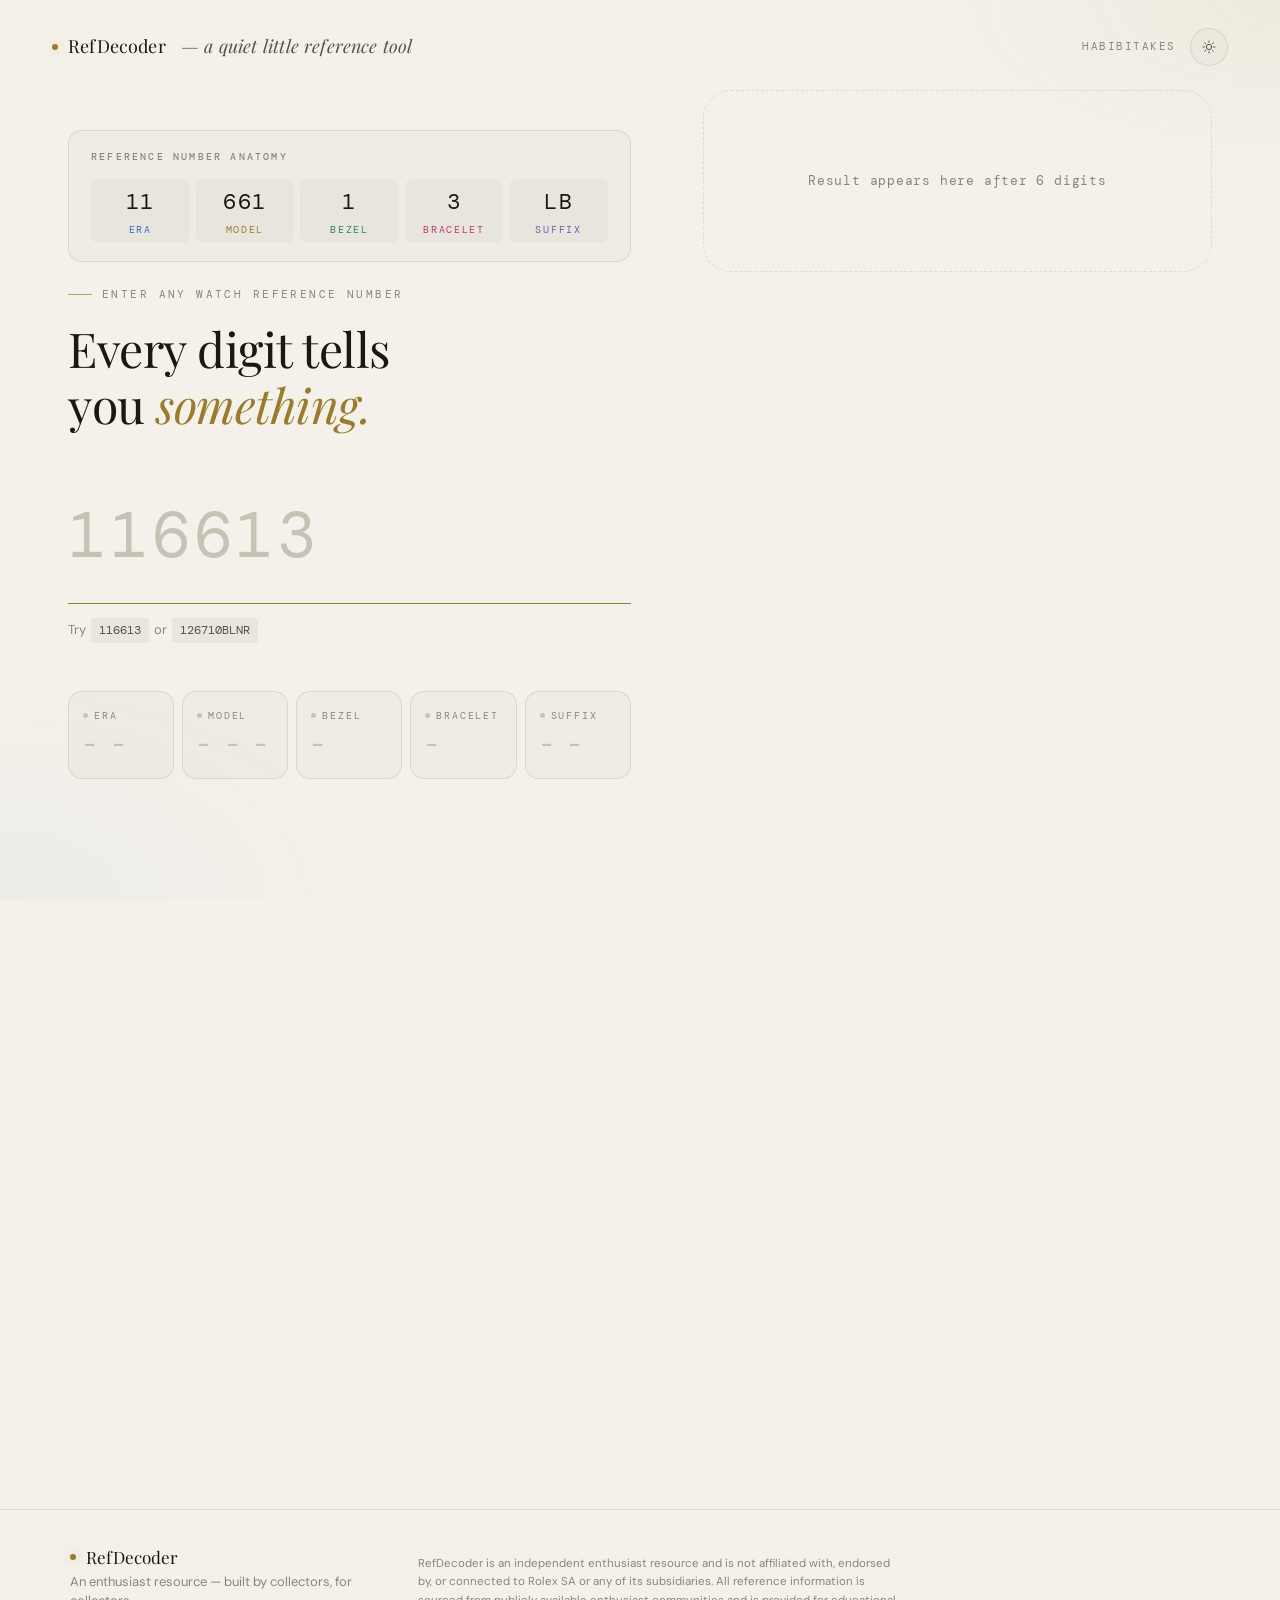
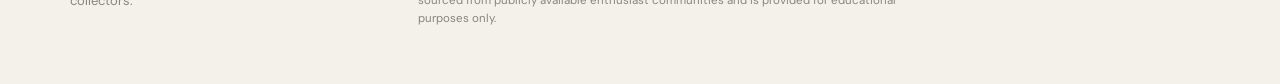
==== commit 04202a3d: "Replace "independent" with HabibiTakes link in topbar Co-Authored-By: Claude Sonnet 4.6 <noreply@ant" ====
--- a/refdecoder/index.html
+++ b/refdecoder/index.html
@@ -1068,7 +1068,7 @@
 <div class="topbar">
   <div class="brand"><span class="dot"></span><span>RefDecoder</span><em>&nbsp;— a quiet little reference tool</em></div>
   <div class="meta">
-    <span class="meta-version">v1.0 · independent</span>
+    <a href="https://habibitakes.com" class="meta-version" style="color:inherit;text-decoration:none;" target="_blank" rel="noopener">HabibiTakes</a>
     <button class="theme-toggle" id="themeToggle" type="button" aria-label="Toggle light and dark mode" aria-pressed="false" title="Toggle theme">
       <svg class="moon" viewBox="0 0 24 24" fill="none" stroke="currentColor" stroke-width="1.5" aria-hidden="true"><path d="M20.5 14.5A8.5 8.5 0 1 1 9.5 3.5a7 7 0 0 0 11 11Z"/></svg>
       <svg class="sun" viewBox="0 0 24 24" fill="none" stroke="currentColor" stroke-width="1.5" stroke-linecap="round" aria-hidden="true"><circle cx="12" cy="12" r="4"/><path d="M12 3v2M12 19v2M3 12h2M19 12h2M5.6 5.6l1.4 1.4M17 17l1.4 1.4M5.6 18.4 7 17M17 7l1.4-1.4"/></svg>
